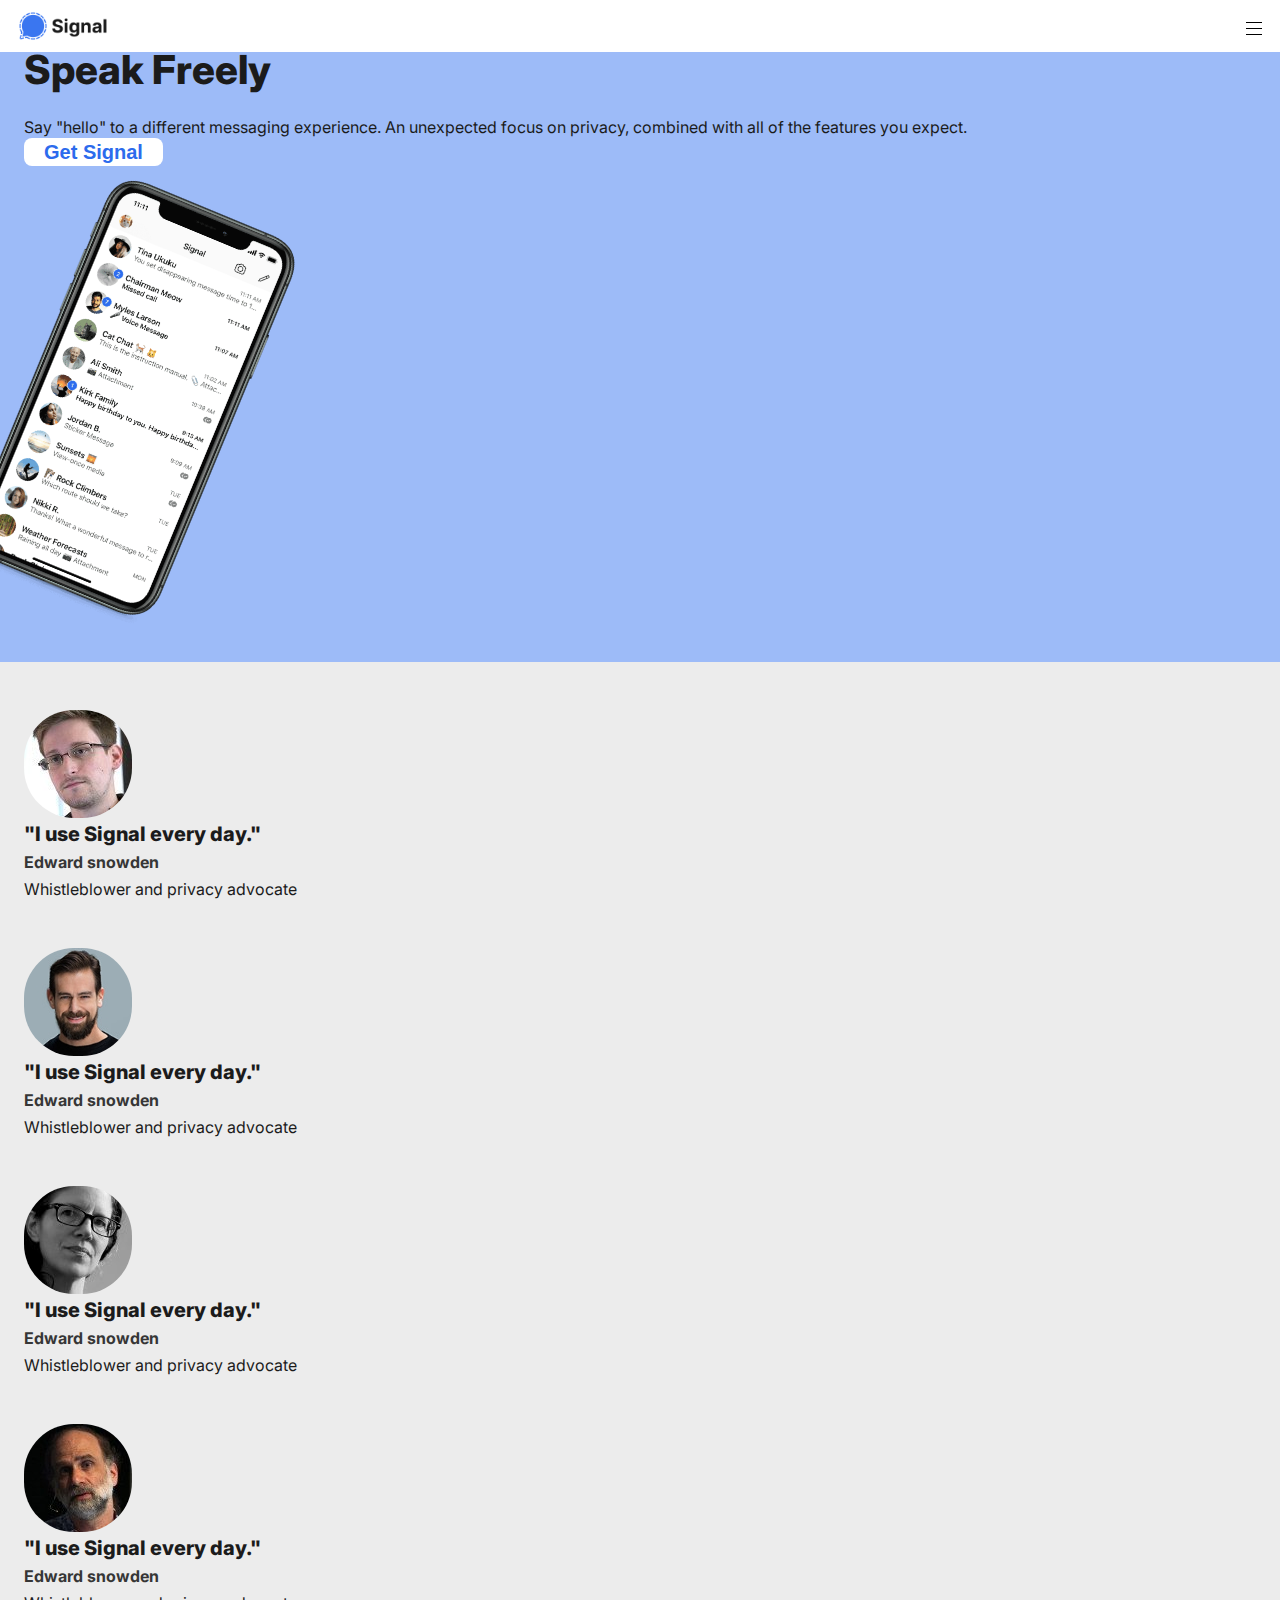
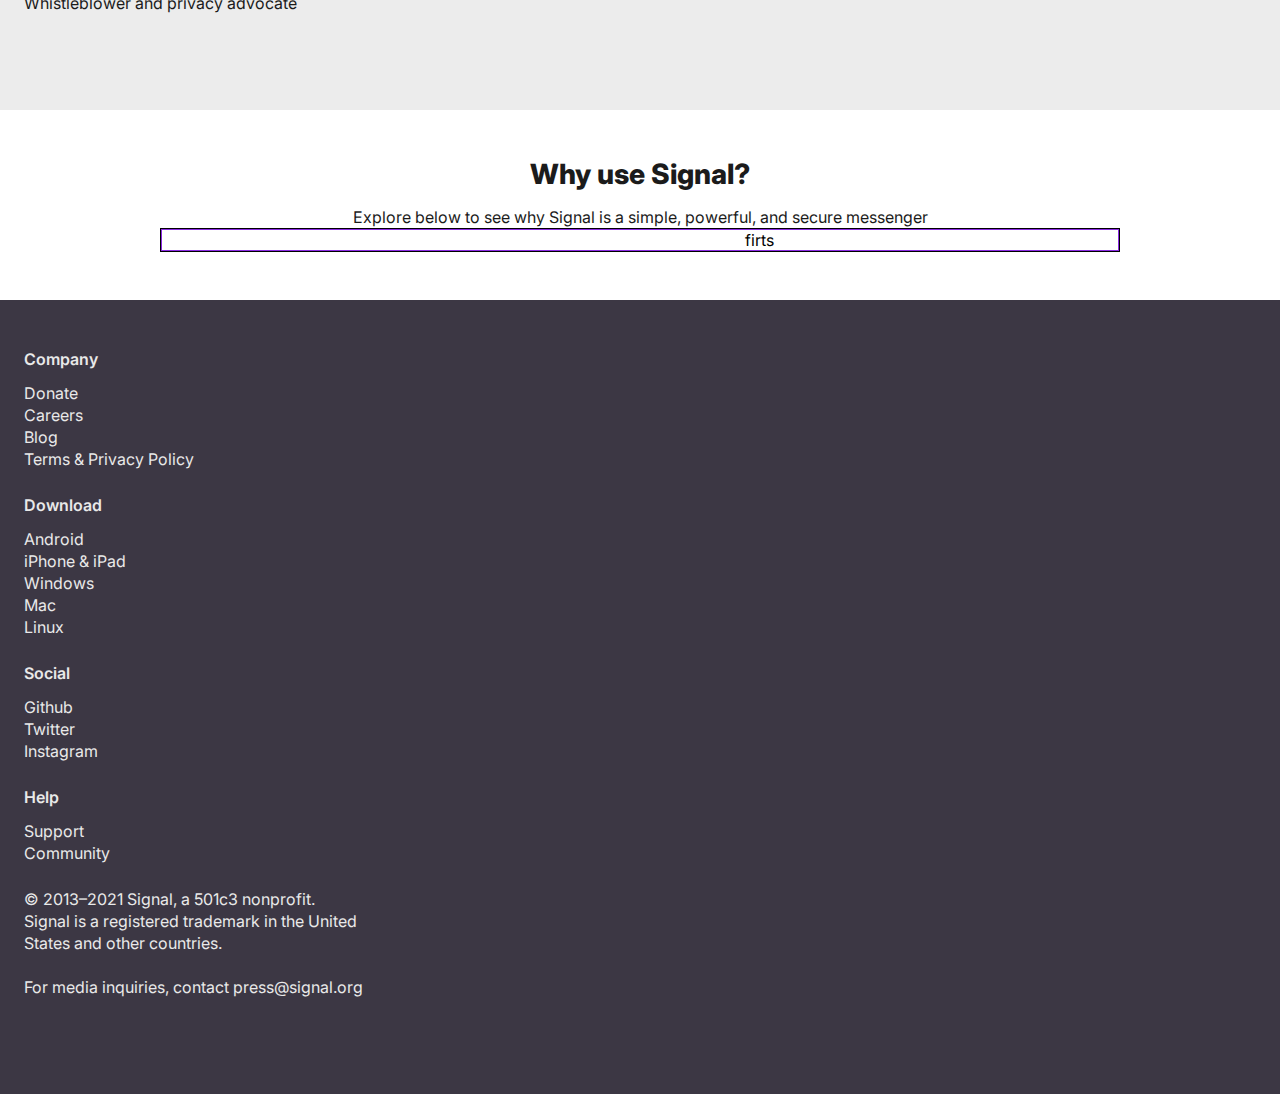
==== index.html @ 4bf383c7 "mobile footer" ====
<!DOCTYPE html>
<html lang="en">
<head>
    <meta charset="UTF-8">
    <meta http-equiv="X-UA-Compatible" content="IE=edge">
    <meta name="viewport" content="width=device-width, initial-scale=1.0">
    <title>Signal Home</title>
    <link rel="preconnect" href="https://fonts.googleapis.com">
    <link rel="preconnect" href="https://fonts.gstatic.com" crossorigin>
    <link href="https://fonts.googleapis.com/css2?family=Inter:wght@400;800&display=swap" rel="stylesheet">
    <link rel="stylesheet" href="style.css">
    <link rel="stylesheet" href="bootstraplite.css">
</head>
<body>
    <header>
        <nav>
            <div  class="signal__header">
                <img src="images/logo.png" class="logo" alt="signal logo" />

                <a class="" href="#">
                    <div class="close">
                       <div class="dash"></div>
                       <div class="dash"></div>
                       <div class="dash"></div>
                    </div>
                </a>
            </div>
        </nav>
    </header>

<section>
    <div class="hero">
        <h1 class="sg-atom-h1">Speak Freely</h1>
        <p class="sg-atom-p hero__p">Say "hello" to a different messaging experience. An unexpected focus on privacy, combined with all of the features you expect.</p>
        <button class="sg-atom-button sg-atom-button--white">Get Signal</button>

        <div class="hero__imgwrap">
            <img src="images/homeb2.png" alt="apple Iphone" class="sg-atom-img hero__img1"/>
            <!-- <img src="images/homeb1.png" alt="pixel phone" class="sg-atom-img hero__img2"/> -->
        </div>

    </div>
</section>

<section class="opinion">
    <div class="card-grid">
        <div class="text-left sg-molc-card2">
            <div class="card-imgwrap">
                <img src="images/snowden.jpg" alt="Edward Snowden" class="sg-atom-img sg-molc-card2__img"/>

                <blockquote class="sg-atom-h2 sg-molc-card2__quote">"I use Signal every day."</blockquote>

                <p class="sg-atom-p sg-molc-card2__p">
                    <strong class="sg-atom-h2 sg-molc-card2__strong">Edward snowden</strong>
                    Whistleblower and privacy advocate
                </p>
            </div>
        </div>

        <div class="text-left sg-molc-card2">
            <div class="card-imgwrap">
                <img src="images/jack.jpg" alt="Edward Snowden" class="sg-atom-img sg-molc-card2__img"/>

                <blockquote class="sg-atom-h2 sg-molc-card2__quote">"I use Signal every day."</blockquote>

                <p class="sg-atom-p sg-molc-card2__p">
                    <strong class="sg-atom-h2 sg-molc-card2__strong">Edward snowden</strong>
                    Whistleblower and privacy advocate
                </p>
            </div>
        </div>

        <div class="text-left sg-molc-card2">
            <div class="card-imgwrap">
                <img src="images/laura.jpg" alt="Edward Snowden" class="sg-atom-img sg-molc-card2__img"/>

                <blockquote class="sg-atom-h2 sg-molc-card2__quote">"I use Signal every day."</blockquote>

                <p class="sg-atom-p sg-molc-card2__p">
                    <strong class="sg-atom-h2 sg-molc-card2__strong">Edward snowden</strong>
                    Whistleblower and privacy advocate
                </p>
            </div>
        </div>

        <div class="text-left sg-molc-card2">
            <div class="card-imgwrap">
                <img src="images/bruce.jpg" alt="Edward Snowden" class="sg-atom-img sg-molc-card2__img"/>

                <blockquote class="sg-atom-h2 sg-molc-card2__quote">"I use Signal every day."</blockquote>

                <p class="sg-atom-p sg-molc-card2__p">
                    <strong class="sg-atom-h2 sg-molc-card2__strong">Edward snowden</strong>
                    Whistleblower and privacy advocate
                </p>
            </div>
        </div>
    </div>
</section>

<section class="whyuse">
     <h2 class="text-center sg-atom-h2">Why use Signal?</h2>
     <p class="text-center sg-atom-p whyuse__p1">
        Explore below to see why Signal is a simple, powerful, and secure messenger
     </p>

     <div class="container border-black">
         <div class="row border-violet">
             <div class="text-center col-12 col-lg-9 order-lg-1">
                    firts
             </div>
             <div class="text-center col-12 col-lg-3 order-lg-0">

             </div>
         </div>
     </div>
</section>

<footer class="footer">
    <div class="footer-container">
         <div class="footer-container__item">
             <strong class="footer__menu-title">Company</strong>
             <ul >
                 <li class="foooter__menu-item">
                     <a href="#" class="sg-atom-a--white">Donate</a>
                 </li>
                  <li class="foooter__menu-item">
                    <a href="#" class="sg-atom-a--white">Careers</a>
                 </li>
                 <li class="foooter__menu-item">
                    <a href="#" class="sg-atom-a--white">Blog</a>
                </li>
                <li class="foooter__menu-item">
                    <a href="#" class="sg-atom-a--white">Terms & Privacy Policy</a>
                </li>




             </ul>
         </div>

         <div class="footer-container__item">
            <strong class="footer__menu-title">Download</strong>
            <ul >
                <li class="foooter__menu-item">
                    <a href="#" class="sg-atom-a--white">Android</a>
                </li>
                 <li class="foooter__menu-item">
                   <a href="#" class="sg-atom-a--white">iPhone & iPad</a>
                </li>
                <li class="foooter__menu-item">
                   <a href="#" class="sg-atom-a--white">Windows</a>
               </li>
               <li class="foooter__menu-item">
                   <a href="#" class="sg-atom-a--white">Mac</a>
               </li>
               <li class="foooter__menu-item">
                <a href="#" class="sg-atom-a--white">Linux</a>
            </li>
            </ul>
        </div>

        <div class="footer-container__item">
            <strong class="footer__menu-title">Social</strong>
            <ul >
                <li class="foooter__menu-item">
                    <a href="#" class="sg-atom-a--white">Github</a>
                </li>
                 <li class="foooter__menu-item">
                   <a href="#" class="sg-atom-a--white">Twitter</a>
                </li>
                <li class="foooter__menu-item">
                   <a href="#" class="sg-atom-a--white">Instagram</a>
               </li>
            </ul>
        </div>

        <div class="footer-container__item">
            <strong class="footer__menu-title">Help</strong>
            <ul >
                <li class="foooter__menu-item">
                    <a href="#" class="sg-atom-a--white">Support</a>
                </li>
                 <li class="foooter__menu-item">
                   <a href="#" class="sg-atom-a--white">Community</a>
                </li>
            </ul>
        </div>

        <div class="footer-container__item ">
            <p class="text-left sg-atom-p footer__copyright">© 2013–2021 Signal, a 501c3 nonprofit.<br>
                Signal is a registered trademark in the United<br> States and other countries.
                <br><br>
                For media inquiries, contact press@signal.org
            </p>

        </div>
    </div>
</footer>

</body>
</html>
---- style.css ----
:root {
 --ff1 : Inter, sans-serif ;
 --ff2: -apple-system, BlinkMacSystemFont, 'Segoe UI', Roboto, Oxygen, Ubuntu, Cantarell, 'Open Sans', 'Helvetica Neue', sans-serif;
 --bkblue: #1b1b1b;
 --br1 : 16px;
 --sectionpadding: 48px 24px;
 /* bootstrap  */
 --font-family-sans-serif: -apple-system, BlinkMacSystemFont, "Segoe UI", Roboto, "Helvetica Neue", Arial, "Noto Sans", "Liberation Sans", sans-serif, "Apple Color Emoji", "Segoe UI Emoji", "Segoe UI Symbol", "Noto Color Emoji";
}

/* font-family: 'Inter', sans-serif; */
body {
    font-family: var(--ff1);
    margin: 0px;
    padding: 0px;
}

* {
    box-sizing: border-box;
 }

ul{
    margin:0;
    padding: 0;
}

.border-black{
    border: 1px solid black;
}

.border-violet{
    border: 1px solid blueviolet;
}

@media screen and (min-width:300px) {

    .sg-atom-h1{
        margin: 0px;
        color: var(--bkblue);
        font-size: 40px;
        font-weight: 800;
        text-rendering: optimizeLegibility;
        line-height: 44px;
    }

    .sg-atom-h2{
        margin: 0px;
        font-size: 28px;
        font-weight: 800;
        line-height: 32px;
        text-rendering: optimizeLegibility;
        color: var(--bkblue);
    }

  .sg-atom-h3{
    margin: 0px;
    color: var(--bkblue);
    font-size: 28px;
    font-weight: 800;
    line-height: 32px;
    text-rendering: optimizeLegibility;
  }

    .sg-atom-a{
        margin: 0px;
        color: #3273dc;
        cursor: pointer;
        text-rendering: optimizeLegibility;
        font-size: 16px ;
        line-height: 22px ;
    }

    .sg-atom-a--white{
        color: #E9E9E9;
        text-decoration: none;
        cursor: pointer;
        font-size: 16px;
        font-weight: 400;
        line-height: 22px
    }

    .sg-atom-a--white:hover{
        text-decoration: underline;
    }

    .sg-atom-a--bold {
        text-rendering: optimizeLegibility;
        font-weight: 600;
    }

    .sg-atom-a--bold:hover , .sg-atom-a:hover{
        color:#1851B4 ;
        text-decoration: underline;
    }

    .sg-atom-p{
        padding: 0px;
        margin: 0px;
        text-rendering: optimizeLegibility;
        color: var(--bkblue);
        font-size: 16px;
        font-weight: 400;
        line-height: 22px;
    }

    .sg-atom-p--grey{
        color: #4a4a4a;
    }

    .sg-atom-strong{
        font-size: 1em;
        line-height: 1.5;
        color: #363636;
        font-weight: 700;
        text-rendering: optimizeLegibility;
    }

    .sg-atom-strong--white{
        color: #E9E9E9;
        font-weight: 600;
        font-size: 16px;
        line-height: 22px;
        text-rendering: optimizeLegibility;
    }

    .sg-atom-img {
        width:100%;
        height: auto;
    }

    .sg-atom-button{
        border: none;
        text-decoration: none;
        border-radius: 8px;
        font-weight: 600;
        font-family: var(--ff2);
        cursor: pointer;
        box-shadow: none;
        font-size: 20px;
        line-height: 28px;
        padding: 0 20px;
    }

    .sg-atom-button--white{
        background-color: #fff;
        color: #2C6BED;
    }

    nav {
        background-color: #fff;
        position: fixed;
        top:0px;
        left:0px;
        right: 0px;
        z-index: 20;
    }

    .signal__header{
        display: flex;
        align-items: center;
        justify-content: space-between;
        height: 52px;
        padding: 0px 18px;
        margin: 0px;
    }

    .logo{
        width: 90px;
        height: 30px;
    }

    .close{
        align-self: flex-end;
    }

    .dash{
        background-color: black;
        height: 1px;
        width:16px;
        margin-top: 5px;
    }

    .hero{
        display: block;
        background-color: #9DBBF8;
        color: #1b1b1b;
        max-height: 760px;
        padding: var(--sectionpadding)
    }

    .hero__p{
        margin-top: 24px;
    }

    .hero__imgwrap{
        padding: 20px 0px 0px 0px;
        display: block;
        position: relative;
    }

    .hero__img1{
        height: auto;
        max-width: 100%;
        transform: rotate(22.5deg);
        width: 218px;
    }

    .hero__img2{
        height: auto ;
        max-width: 100%;
        transform: rotate(22.5deg);
        width: 218px;
        margin-left: -32px;
        position: absolute;
    }

    /* opinion*/
.opinion{
    padding: var(--sectionpadding) ;
    background-color: #ECECEC;;
}
.card-grid{
    display: grid;
    grid-template-columns: 1fr;

}

.sg-molc-card2{
  padding: 0px;
 }

.sg-molc-card2__img{
    width: 108px;
    max-width: 100%;
    border-radius: 50px;
}

.sg-molc-card2__quote{
    font-size: 20px;
    line-height: 24px;
}

.sg-molc-card2__strong{
    display: block;
    color: #363636;
    font-weight: 700;
    font-size: 16px;
}

.sg-molc-card2__p{
    margin-bottom:48px ;
}

/* Why use signal  */
 .whyuse {
     padding: var(--sectionpadding);
 }

 .whyuse__p1{
     padding-top:16px;
 }


/* Footer */
.footer{
    background-color: #3C3744;
    padding: var(--sectionpadding);
    padding-bottom: 96px;
    bottom: 0;
}

.footer-container{
    display: grid;
    grid-template-columns: auto;
    row-gap: 24px;
}

.footer-container__item{
    /* padding:12px ; */
}

.foooter__menu-item {
    list-style-type: none;
    height: 22px;
}


.footer__menu-title{
    color: #E9E9E9;
    display: block;
    font-size: 16px;
    line-height: 22px;
    font-weight: 600;
    margin-bottom: 12px;
}

.footer__copyright{
    color: #E9E9E9;
}

}


@media screen and (min-width:768px) {  }

@media screen and (min-width:992px) {

}
---- bootstraplite.css ----
/* my freq used bootstrap classes .Requires no bootstrap.js */
:root {
    --blue: #007bff;
    --indigo: #6610f2;
    --purple: #6f42c1;
    --pink: #e83e8c;
    --red: #dc3545;
    --orange: #fd7e14;
    --yellow: #ffc107;
    --green: #28a745;
    --teal: #20c997;
    --cyan: #17a2b8;
    --white: #fff;
    --gray: #6c757d;
    --gray-dark: #343a40;
    --primary: #007bff;
    --secondary: #6c757d;
    --success: #28a745;
    --info: #17a2b8;
    --warning: #ffc107;
    --danger: #dc3545;
    --light: #f8f9fa;
    --dark: #343a40;
    --breakpoint-xs: 0;
    --breakpoint-sm: 576px;
    --breakpoint-md: 768px;
    --breakpoint-lg: 992px;
    --breakpoint-xl: 1200px;
    --font-family-sans-serif: -apple-system, BlinkMacSystemFont, "Segoe UI", Roboto, "Helvetica Neue", Arial, "Noto Sans", "Liberation Sans", sans-serif, "Apple Color Emoji", "Segoe UI Emoji", "Segoe UI Symbol", "Noto Color Emoji";
    --font-family-monospace: SFMono-Regular, Menlo, Monaco, Consolas, "Liberation Mono", "Courier New", monospace;
  }

.text-left{
    text-align: left;
}

.text-right{
    text-align: right;
}

.text-center{
    text-align: center;
}

.d-none {
    display: none !important;
}

.container,
.container-fluid,
.container-sm,
.container-md,
.container-lg,
.container-xl {
  width: 100%;
  padding-right: 15px;
  padding-left: 15px;
  margin-right: auto;
  margin-left: auto;
}

@media (min-width: 576px) {
    .container, .container-sm {
      max-width: 540px;
    }
  }



.row {
    display: -ms-flexbox;
    display: flex;
    -ms-flex-wrap: wrap;
    flex-wrap: wrap;
    margin-right: -15px;
    margin-left: -15px;
  }

  .no-gutters {
    margin-right: 0;
    margin-left: 0;
  }

  .no-gutters > .col,
  .no-gutters > [class*="col-"] {
    padding-right: 0;
    padding-left: 0;
  }

  .col-1, .col-2, .col-3, .col-4, .col-5, .col-6, .col-7, .col-8, .col-9, .col-10, .col-11, .col-12, .col,
  .col-auto, .col-sm-1, .col-sm-2, .col-sm-3, .col-sm-4, .col-sm-5, .col-sm-6, .col-sm-7, .col-sm-8, .col-sm-9, .col-sm-10, .col-sm-11, .col-sm-12, .col-sm,
  .col-sm-auto, .col-md-1, .col-md-2, .col-md-3, .col-md-4, .col-md-5, .col-md-6, .col-md-7, .col-md-8, .col-md-9, .col-md-10, .col-md-11, .col-md-12, .col-md,
  .col-md-auto, .col-lg-1, .col-lg-2, .col-lg-3, .col-lg-4, .col-lg-5, .col-lg-6, .col-lg-7, .col-lg-8, .col-lg-9, .col-lg-10, .col-lg-11, .col-lg-12, .col-lg,
  .col-lg-auto, .col-xl-1, .col-xl-2, .col-xl-3, .col-xl-4, .col-xl-5, .col-xl-6, .col-xl-7, .col-xl-8, .col-xl-9, .col-xl-10, .col-xl-11, .col-xl-12, .col-xl,
  .col-xl-auto {
    position: relative;
    width: 100%;
    padding-right: 15px;
    padding-left: 15px;
  }


.col-auto {
    -ms-flex: 0 0 auto;
    flex: 0 0 auto;
    width: auto;
    max-width: 100%;
  }

  .col-1 {
    -ms-flex: 0 0 8.333333%;
    flex: 0 0 8.333333%;
    max-width: 8.333333%;
  }

  .col-2 {
    -ms-flex: 0 0 16.666667%;
    flex: 0 0 16.666667%;
    max-width: 16.666667%;
  }

  .col-3 {
    -ms-flex: 0 0 25%;
    flex: 0 0 25%;
    max-width: 25%;
  }

  .col-4 {
    -ms-flex: 0 0 33.333333%;
    flex: 0 0 33.333333%;
    max-width: 33.333333%;
  }

  .col-5 {
    -ms-flex: 0 0 41.666667%;
    flex: 0 0 41.666667%;
    max-width: 41.666667%;
  }

  .col-6 {
    -ms-flex: 0 0 50%;
    flex: 0 0 50%;
    max-width: 50%;
  }

  .col-7 {
    -ms-flex: 0 0 58.333333%;
    flex: 0 0 58.333333%;
    max-width: 58.333333%;
  }

  .col-8 {
    -ms-flex: 0 0 66.666667%;
    flex: 0 0 66.666667%;
    max-width: 66.666667%;
  }

  .col-9 {
    -ms-flex: 0 0 75%;
    flex: 0 0 75%;
    max-width: 75%;
  }

  .col-10 {
    -ms-flex: 0 0 83.333333%;
    flex: 0 0 83.333333%;
    max-width: 83.333333%;
  }

  .col-11 {
    -ms-flex: 0 0 91.666667%;
    flex: 0 0 91.666667%;
    max-width: 91.666667%;
  }

  .col-12 {
    -ms-flex: 0 0 100%;
    flex: 0 0 100%;
    max-width: 100%;
  }

  .order-first {
    -ms-flex-order: -1;
    order: -1;
  }

  .order-last {
    -ms-flex-order: 13;
    order: 13;
  }

  .order-0 {
    -ms-flex-order: 0;
    order: 0;
  }

  .order-1 {
    -ms-flex-order: 1;
    order: 1;
  }

  @media screen and(min-width:576px) {
    .col-sm-1 {
        -ms-flex: 0 0 8.333333%;
        flex: 0 0 8.333333%;
        max-width: 8.333333%;
      }
      .col-sm-2 {
        -ms-flex: 0 0 16.666667%;
        flex: 0 0 16.666667%;
        max-width: 16.666667%;
      }
      .col-sm-3 {
        -ms-flex: 0 0 25%;
        flex: 0 0 25%;
        max-width: 25%;
      }
      .col-sm-4 {
        -ms-flex: 0 0 33.333333%;
        flex: 0 0 33.333333%;
        max-width: 33.333333%;
      }
      .col-sm-5 {
        -ms-flex: 0 0 41.666667%;
        flex: 0 0 41.666667%;
        max-width: 41.666667%;
      }
      .col-sm-6 {
        -ms-flex: 0 0 50%;
        flex: 0 0 50%;
        max-width: 50%;
      }
      .col-sm-7 {
        -ms-flex: 0 0 58.333333%;
        flex: 0 0 58.333333%;
        max-width: 58.333333%;
      }
      .col-sm-8 {
        -ms-flex: 0 0 66.666667%;
        flex: 0 0 66.666667%;
        max-width: 66.666667%;
      }
      .col-sm-9 {
        -ms-flex: 0 0 75%;
        flex: 0 0 75%;
        max-width: 75%;
      }
      .col-sm-10 {
        -ms-flex: 0 0 83.333333%;
        flex: 0 0 83.333333%;
        max-width: 83.333333%;
      }
      .col-sm-11 {
        -ms-flex: 0 0 91.666667%;
        flex: 0 0 91.666667%;
        max-width: 91.666667%;
      }
      .col-sm-12 {
        -ms-flex: 0 0 100%;
        flex: 0 0 100%;
        max-width: 100%;
      }

      .order-sm-0 {
        -ms-flex-order: 0;
        order: 0;
      }
      .order-sm-1 {
        -ms-flex-order: 1;
        order: 1;
      }


  }

  @media screen and (min-width: 768px) {
    .container, .container-sm, .container-md {
        max-width: 720px;
      }

      .d-md-block {
        display: block !important;
      }

      .d-md-none {
        display: none !important;
      }

      .d-md-flex {
        display: -ms-flexbox !important;
        display: flex !important;
      }
      .d-md-inline-flex {
        display: -ms-inline-flexbox !important;
        display: inline-flex !important;
      }


    .col-md {
        -ms-flex-preferred-size: 0;
        flex-basis: 0;
        -ms-flex-positive: 1;
        flex-grow: 1;
        max-width: 100%;
      }

      .col-md-auto {
        -ms-flex: 0 0 auto;
        flex: 0 0 auto;
        width: auto;
        max-width: 100%;
      }
      .col-md-1 {
        -ms-flex: 0 0 8.333333%;
        flex: 0 0 8.333333%;
        max-width: 8.333333%;
      }
      .col-md-2 {
        -ms-flex: 0 0 16.666667%;
        flex: 0 0 16.666667%;
        max-width: 16.666667%;
      }
      .col-md-3 {
        -ms-flex: 0 0 25%;
        flex: 0 0 25%;
        max-width: 25%;
      }
      .col-md-4 {
        -ms-flex: 0 0 33.333333%;
        flex: 0 0 33.333333%;
        max-width: 33.333333%;
      }
      .col-md-5 {
        -ms-flex: 0 0 41.666667%;
        flex: 0 0 41.666667%;
        max-width: 41.666667%;
      }
      .col-md-6 {
        -ms-flex: 0 0 50%;
        flex: 0 0 50%;
        max-width: 50%;
      }
      .col-md-7 {
        -ms-flex: 0 0 58.333333%;
        flex: 0 0 58.333333%;
        max-width: 58.333333%;
      }
      .col-md-8 {
        -ms-flex: 0 0 66.666667%;
        flex: 0 0 66.666667%;
        max-width: 66.666667%;
      }
      .col-md-9 {
        -ms-flex: 0 0 75%;
        flex: 0 0 75%;
        max-width: 75%;
      }
      .col-md-10 {
        -ms-flex: 0 0 83.333333%;
        flex: 0 0 83.333333%;
        max-width: 83.333333%;
      }
      .col-md-11 {
        -ms-flex: 0 0 91.666667%;
        flex: 0 0 91.666667%;
        max-width: 91.666667%;
      }
      .col-md-12 {
        -ms-flex: 0 0 100%;
        flex: 0 0 100%;
        max-width: 100%;
      }

      .order-md-0 {
        -ms-flex-order: 0;
        order: 0;
      }
      .order-md-1 {
        -ms-flex-order: 1;
        order: 1;
      }
      .order-md-2 {
        -ms-flex-order: 2;
        order: 2;
      }


  }

  @media (min-width: 992px) {
    .d-lg-none {
        display: none !important;
      }
      .d-lg-inline {
        display: inline !important;
      }
      .d-lg-inline-block {
        display: inline-block !important;
      }
      .d-lg-block {
        display: block !important;
      }

    .container, .container-sm, .container-md, .container-lg {
        max-width: 960px;
      }

    .col-lg {
        -ms-flex-preferred-size: 0;
        flex-basis: 0;
        -ms-flex-positive: 1;
        flex-grow: 1;
        max-width: 100%;
      }


  .col-lg-auto {
    -ms-flex: 0 0 auto;
    flex: 0 0 auto;
    width: auto;
    max-width: 100%;
  }
  .col-lg-1 {
    -ms-flex: 0 0 8.333333%;
    flex: 0 0 8.333333%;
    max-width: 8.333333%;
  }
  .col-lg-2 {
    -ms-flex: 0 0 16.666667%;
    flex: 0 0 16.666667%;
    max-width: 16.666667%;
  }
  .col-lg-3 {
    -ms-flex: 0 0 25%;
    flex: 0 0 25%;
    max-width: 25%;
  }
  .col-lg-4 {
    -ms-flex: 0 0 33.333333%;
    flex: 0 0 33.333333%;
    max-width: 33.333333%;
  }
  .col-lg-5 {
    -ms-flex: 0 0 41.666667%;
    flex: 0 0 41.666667%;
    max-width: 41.666667%;
  }
  .col-lg-6 {
    -ms-flex: 0 0 50%;
    flex: 0 0 50%;
    max-width: 50%;
  }
  .col-lg-7 {
    -ms-flex: 0 0 58.333333%;
    flex: 0 0 58.333333%;
    max-width: 58.333333%;
  }
  .col-lg-8 {
    -ms-flex: 0 0 66.666667%;
    flex: 0 0 66.666667%;
    max-width: 66.666667%;
  }
  .col-lg-9 {
    -ms-flex: 0 0 75%;
    flex: 0 0 75%;
    max-width: 75%;
  }
  .col-lg-10 {
    -ms-flex: 0 0 83.333333%;
    flex: 0 0 83.333333%;
    max-width: 83.333333%;
  }
  .col-lg-11 {
    -ms-flex: 0 0 91.666667%;
    flex: 0 0 91.666667%;
    max-width: 91.666667%;
  }
  .col-lg-12 {
    -ms-flex: 0 0 100%;
    flex: 0 0 100%;
    max-width: 100%;
  }
  .order-lg-first {
    -ms-flex-order: -1;
    order: -1;
  }
  .order-lg-last {
    -ms-flex-order: 13;
    order: 13;
  }
  .order-lg-0 {
    -ms-flex-order: 0;
    order: 0;
  }
  .order-lg-1 {
    -ms-flex-order: 1;
    order: 1;
  }
  .order-lg-2 {
    -ms-flex-order: 2;
    order: 2;
  }



  }

/*  bootstrap classes */
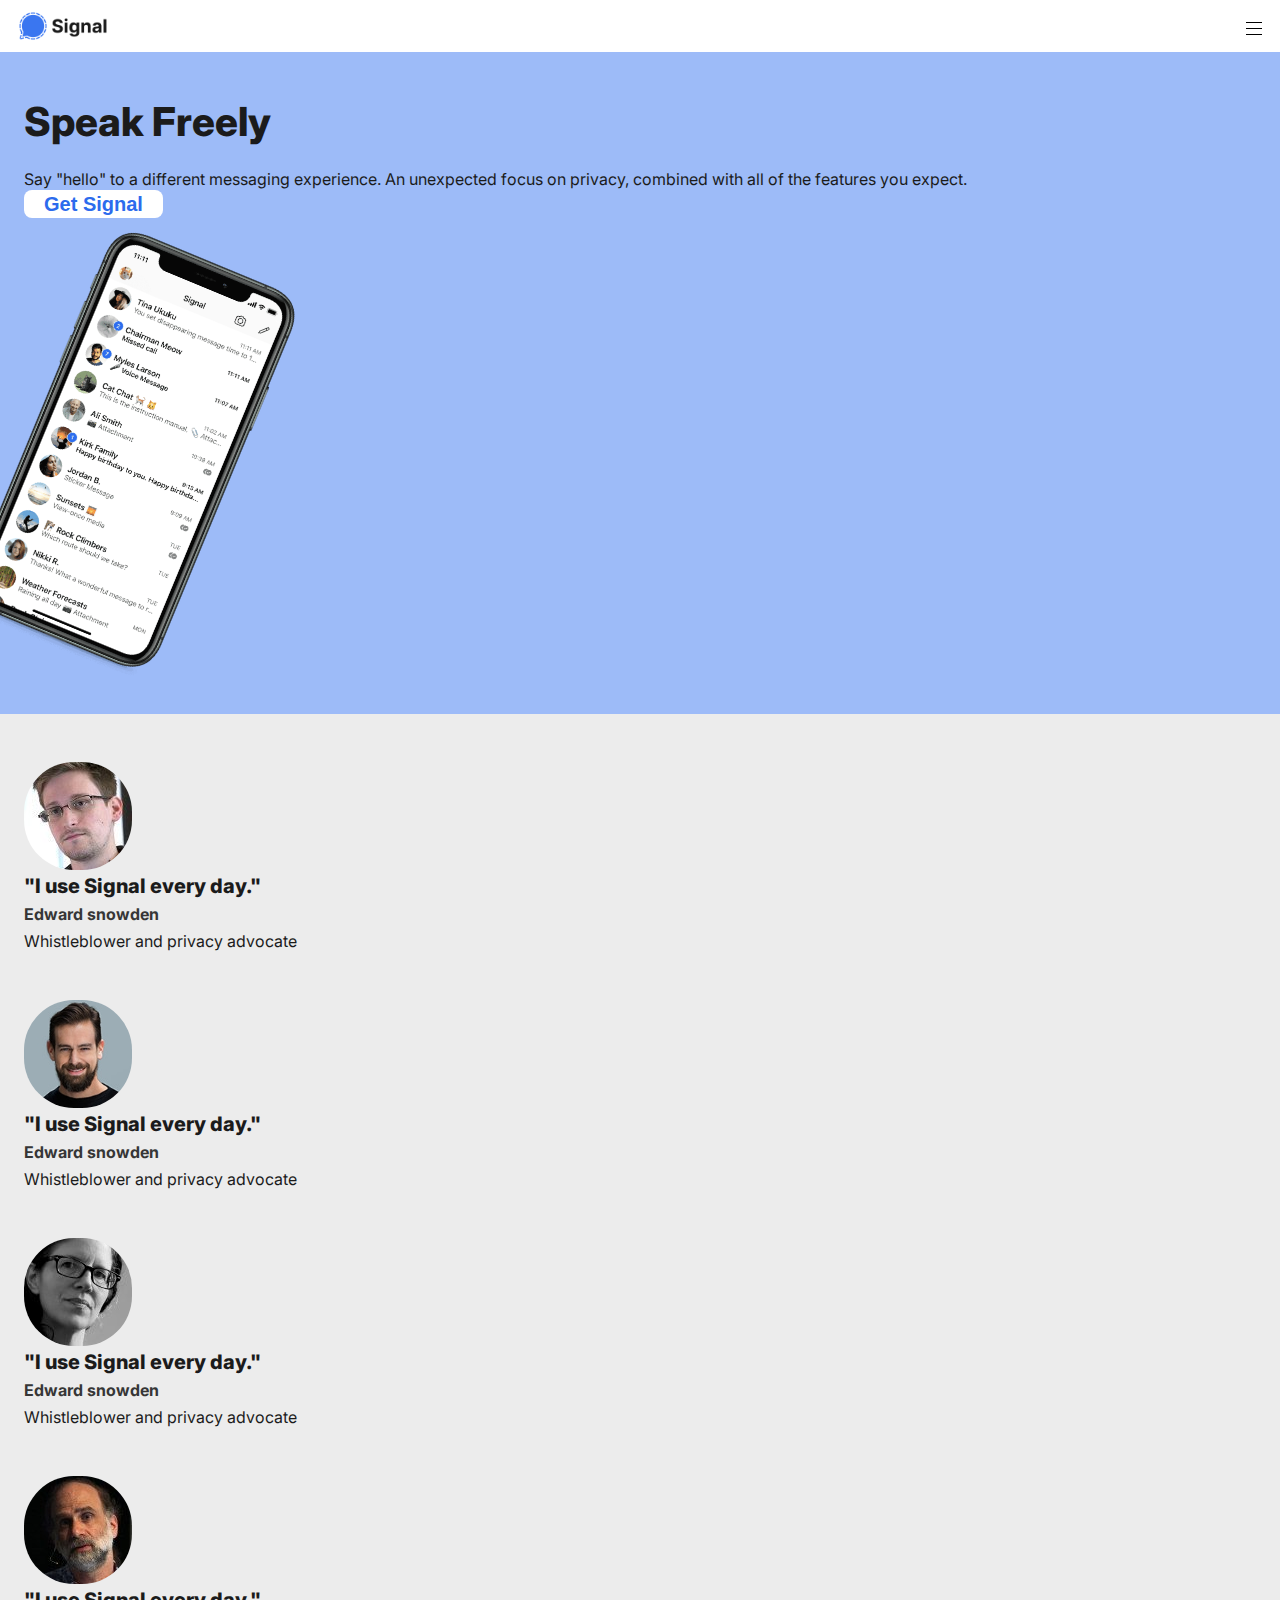
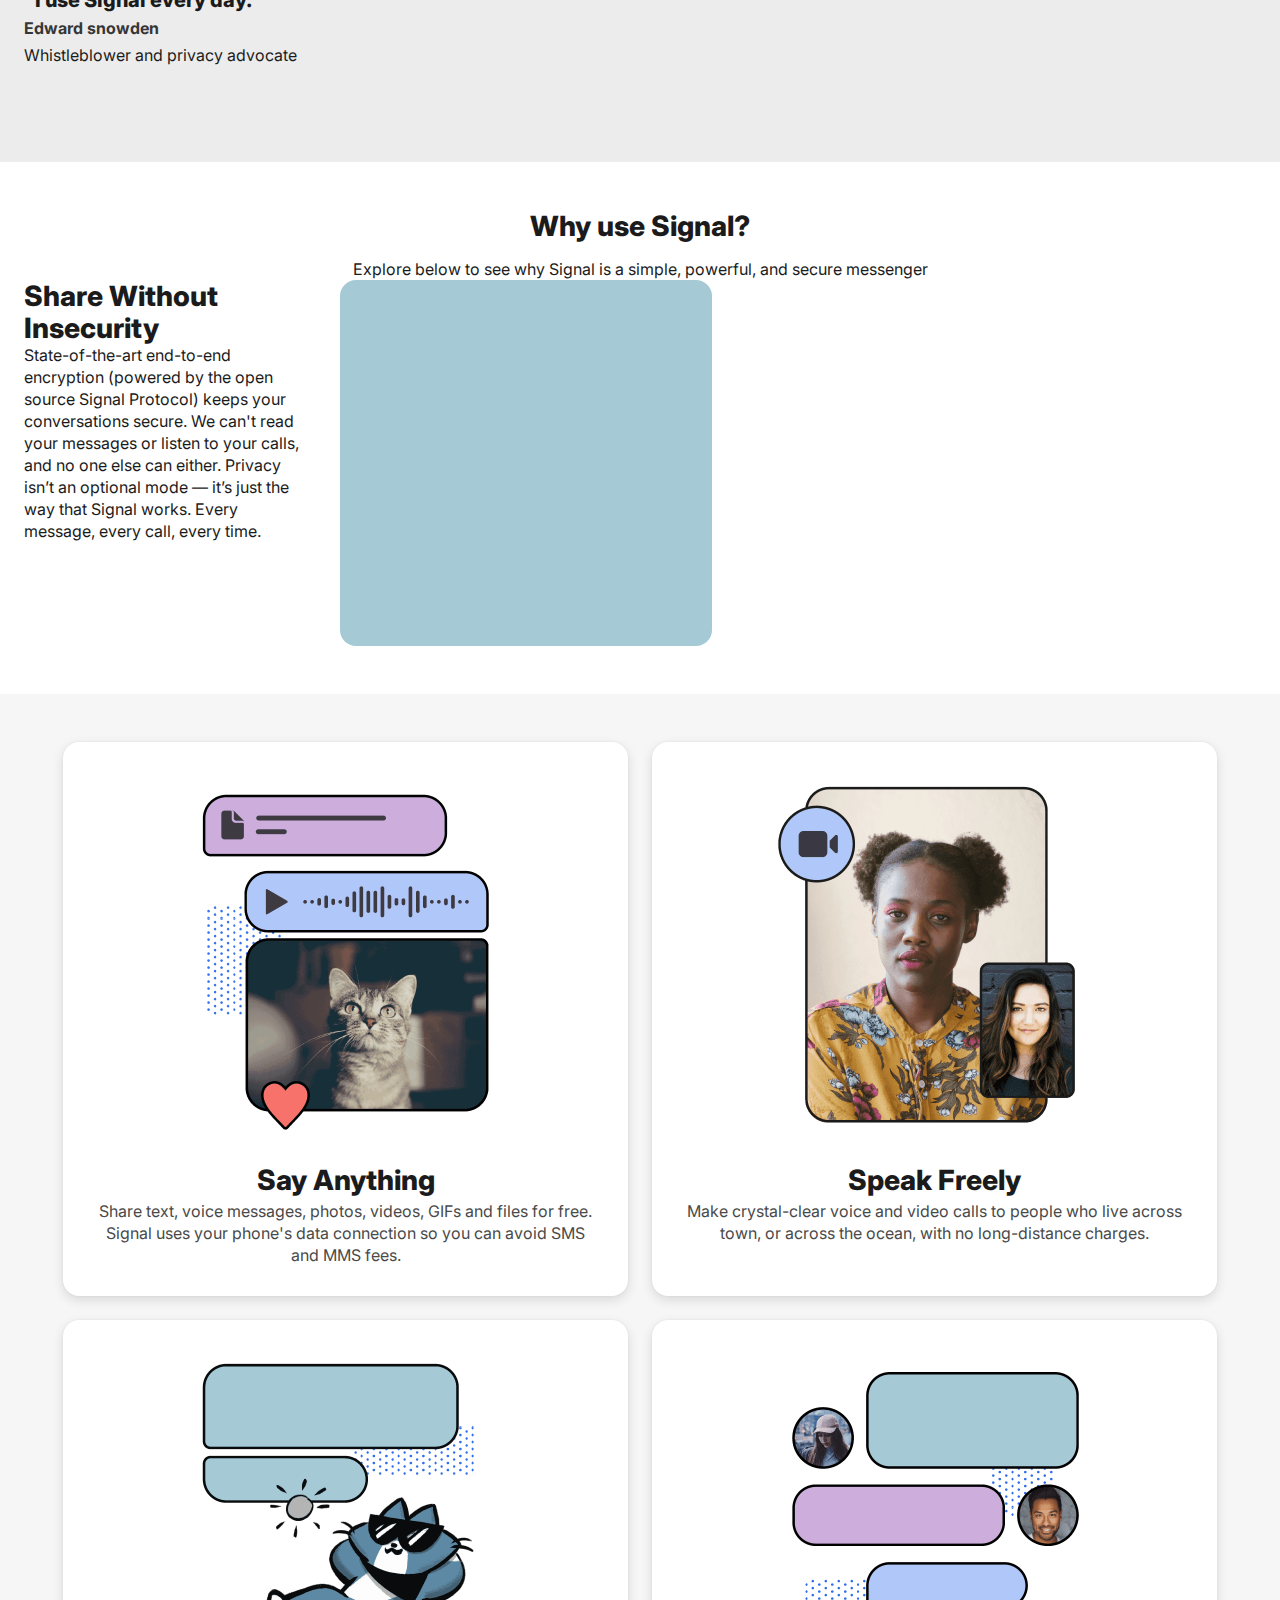
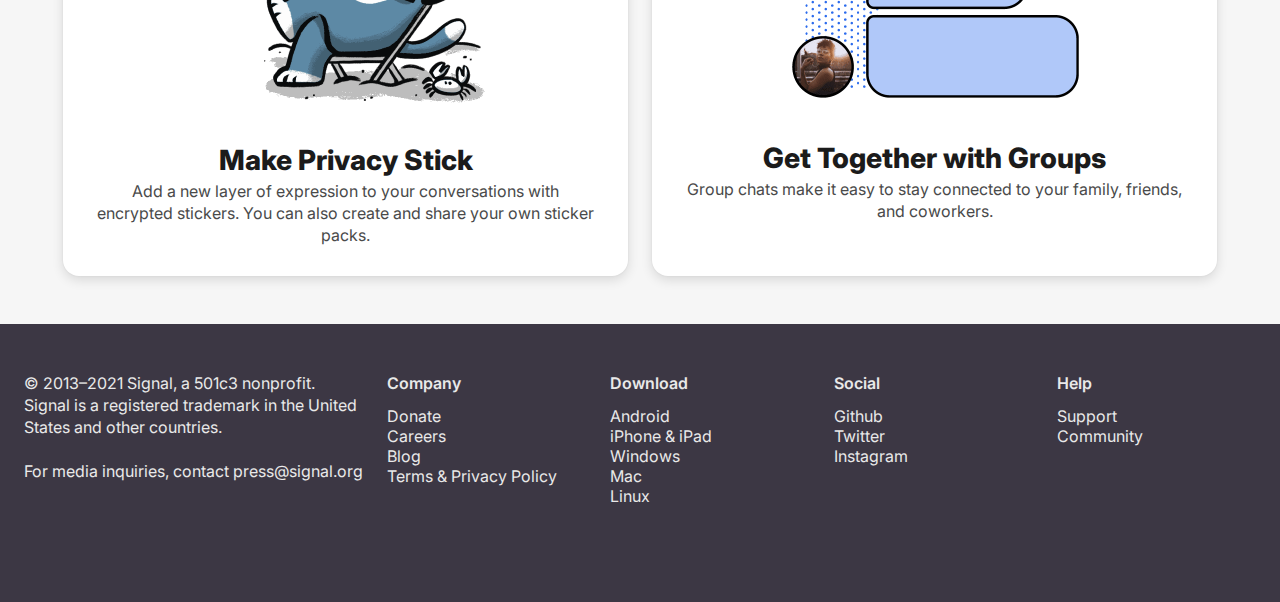
==== commit 602fb460: "Cards section complete" ====
--- a/index.html
+++ b/index.html
@@ -28,6 +28,10 @@
         </nav>
     </header>
 
+    <section class="padding-offset">
+
+    </section>
+
 <section>
     <div class="hero">
         <h1 class="sg-atom-h1">Speak Freely</h1>
@@ -104,21 +108,54 @@
         Explore below to see why Signal is a simple, powerful, and secure messenger
      </p>
 
-     <div class="container border-black">
-         <div class="row border-violet">
-             <div class="text-center col-12 col-lg-9 order-lg-1">
-                    firts
+
+         <div class="row no-gutter">
+             <div class="text-center col-12 col-md-6 col-lg-9 order-md-1">
+                 <div class="whyuse__animation"></div>
              </div>
-             <div class="text-center col-12 col-lg-3 order-lg-0">
-
+             <div class="text-center col-12 col-md-6 col-lg-3 order-md-0">
+                 <h2 class="text-left sg-atom-h2">Share Without Insecurity</h2>
+
+                 <p class="text-left sg-atom-p">State-of-the-art end-to-end encryption (powered by the open source Signal Protocol) keeps your conversations secure. We can't read your messages or listen to your calls, and no one else can either. Privacy isn’t an optional mode — it’s just the way that Signal works. Every message, every call, every time.</p>
              </div>
          </div>
-     </div>
+
+</section>
+
+<section class="cardgrid">
+    <div class="cardgrid__container">
+        <div class="text-center sg-molc-card sg-molc-card--white">
+            <img src="images/homec1.png" alt="cat" class="sg-atom-img sg-molc-card__img">
+            <h3 class="sg-atom-h3 sg-molc-card__h3">Say Anything</h3>
+            <p class="sg-atom-p sg-atom-p--grey">Share text, voice messages, photos, videos, GIFs and files for free. Signal uses your phone's data connection so you can avoid SMS and MMS fees.</p>
+        </div>
+
+        <div class="text-center sg-molc-card sg-molc-card--white">
+            <img src="images/homec2.png" alt="Vdeo Call" class="sg-atom-img sg-molc-card__img">
+            <h3 class="sg-atom-h3 sg-molc-card__h3">Speak Freely</h3>
+            <p class="sg-atom-p sg-atom-p--grey">Make crystal-clear voice and video calls to people who live across town, or across the ocean, with no long-distance charges.</p>
+        </div>
+
+        <div class="text-center sg-molc-card sg-molc-card--white">
+            <img src="images/homec3.png" alt="cat sticker" class="sg-atom-img sg-molc-card__img">
+            <h3 class="sg-atom-h3 sg-molc-card__h3">Make Privacy Stick</h3>
+            <p class="sg-atom-p sg-atom-p--grey">Add a new layer of expression to your conversations with encrypted stickers. You can also create and share your own sticker packs.</p>
+        </div>
+
+        <div class="text-center sg-molc-card sg-molc-card--white">
+            <img src="images/homec4.png" alt="Chat" class="sg-atom-img sg-molc-card__img">
+            <h3 class="sg-atom-h3 sg-molc-card__h3">Get Together with Groups</h3>
+            <p class="sg-atom-p sg-atom-p--grey">Group chats make it easy to stay connected to your family, friends, and coworkers.</p>
+        </div>
+
+
+    </div>
 </section>
 
 <footer class="footer">
     <div class="footer-container">
-         <div class="footer-container__item">
+
+        <div class="footer-container__item ">
              <strong class="footer__menu-title">Company</strong>
              <ul >
                  <li class="foooter__menu-item">
@@ -140,7 +177,7 @@
              </ul>
          </div>
 
-         <div class="footer-container__item">
+         <div class="footer-container__item ">
             <strong class="footer__menu-title">Download</strong>
             <ul >
                 <li class="foooter__menu-item">
@@ -161,7 +198,7 @@
             </ul>
         </div>
 
-        <div class="footer-container__item">
+        <div class="footer-container__item ">
             <strong class="footer__menu-title">Social</strong>
             <ul >
                 <li class="foooter__menu-item">
@@ -176,7 +213,7 @@
             </ul>
         </div>
 
-        <div class="footer-container__item">
+        <div class="footer-container__item ">
             <strong class="footer__menu-title">Help</strong>
             <ul >
                 <li class="foooter__menu-item">
@@ -188,14 +225,16 @@
             </ul>
         </div>
 
-        <div class="footer-container__item ">
+        <div class="footer-container__item order-md-first">
             <p class="text-left sg-atom-p footer__copyright">© 2013–2021 Signal, a 501c3 nonprofit.<br>
                 Signal is a registered trademark in the United<br> States and other countries.
                 <br><br>
-                For media inquiries, contact press@signal.org
+                For media inquiries, contact <a href="mailto:press@signal.org" class="sg-atom-a--white">press@signal.org</a>
             </p>
 
-        </div>
+
+        </div>
+
     </div>
 </footer>
 
--- a/style.css
+++ b/style.css
@@ -180,6 +180,8 @@
         margin-top: 5px;
     }
 
+    .padding-offset{padding: 26px;}
+
     .hero{
         display: block;
         background-color: #9DBBF8;
@@ -256,9 +258,51 @@
      padding: var(--sectionpadding);
  }
 
+
+.whyuse__animation{
+    width:372px;
+    height:366px;
+    background-color: #a5cad5;
+    border-radius: var(--br1);
+}
+
  .whyuse__p1{
      padding-top:16px;
  }
+
+/* card grid */
+.cardgrid{
+    padding: var(--sectionpadding);
+    background-color: #F6F6F6;
+    margin: 0 auto;
+
+}
+
+.cardgrid__container{
+    display: grid;
+    place-items: center;
+    margin: 0 auto;
+    width: fit-content;
+    grid-template-columns: 1fr;
+    row-gap: 24px;
+}
+
+.sg-molc-card{
+    padding: 30px;
+}
+
+.sg-molc-card--white{
+    background-color: #FFFFFF;
+border-radius: var(--br1);
+height: 100%;
+box-shadow: 0px 4px 12px rgba(0,0,0,0.12),0px 0px 2px rgba(0,0,0,0.08);
+}
+.sg-molc-card__img{
+    width: 280px;
+}
+.sg-molc-card__h3{
+    margin: 18px 0px 4px 0px ;
+}
 
 
 /* Footer */
@@ -277,11 +321,16 @@
 
 .footer-container__item{
     /* padding:12px ; */
+
+}
+
+.foooter__menu-item >a {
+    line-height: 20px;
 }
 
 .foooter__menu-item {
     list-style-type: none;
-    height: 22px;
+    height: 20px;
 }
 
 
@@ -300,9 +349,48 @@
 
 }
 
-
-@media screen and (min-width:768px) {  }
+@media screen and (max-width:767px){
+
+
+    /* .foooter__menu-item {
+        list-style-type: none;
+        height: 22px;
+        display: inline-block;
+    } */
+
+}
+
+
+@media screen and (min-width:768px) {
+
+
+   /*  card grid */
+
+   .cardgrid__container{
+    grid-template-columns: 1fr 1fr;
+    row-gap: 24px;
+    column-gap: 24px;
+}
+
+
+    .footer-container{
+        grid-template-columns: auto 1fr 1fr 1fr 1fr;
+        column-gap: 24px;
+    }
+
+  }
 
 @media screen and (min-width:992px) {
 
+
+    .cardgrid__container{
+        grid-template-columns: 565px 565px;
+        row-gap: 24px;
+        column-gap: 24px;
+    }
+
+    .sg-molc-card__img{
+        width: 370px;
+    }
+
 }--- a/bootstraplite.css
+++ b/bootstraplite.css
@@ -261,6 +261,14 @@
         max-width: 100%;
       }
 
+      .order-sm-first {
+        -ms-flex-order: -1;
+        order: -1;
+      }
+      .order-sm-last {
+        -ms-flex-order: 13;
+        order: 13;
+      }
       .order-sm-0 {
         -ms-flex-order: 0;
         order: 0;
@@ -268,6 +276,10 @@
       .order-sm-1 {
         -ms-flex-order: 1;
         order: 1;
+      }
+      .order-sm-2 {
+        -ms-flex-order: 2;
+        order: 2;
       }
 
 
@@ -371,6 +383,14 @@
         max-width: 100%;
       }
 
+      .order-md-first {
+        -ms-flex-order: -1;
+        order: -1;
+      }
+      .order-md-last {
+        -ms-flex-order: 13;
+        order: 13;
+      }
       .order-md-0 {
         -ms-flex-order: 0;
         order: 0;
@@ -383,7 +403,6 @@
         -ms-flex-order: 2;
         order: 2;
       }
-
 
   }
 
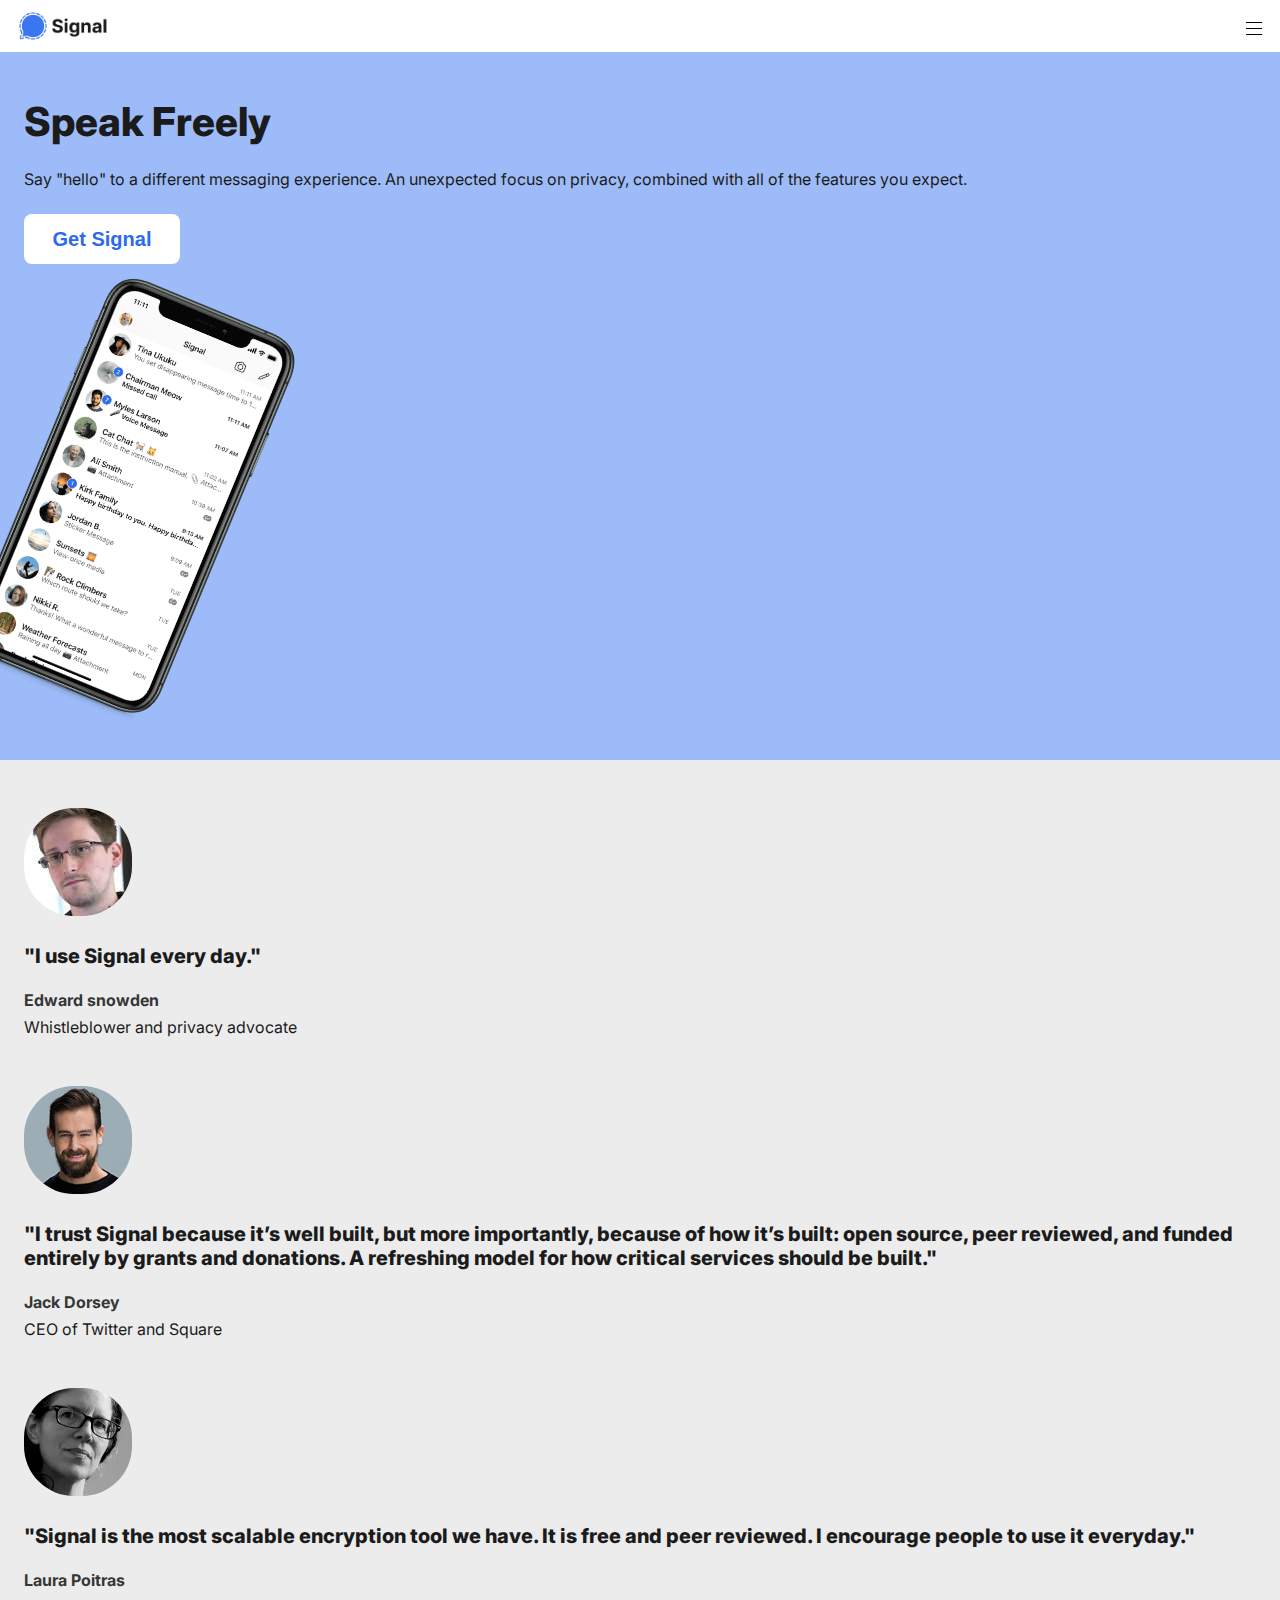
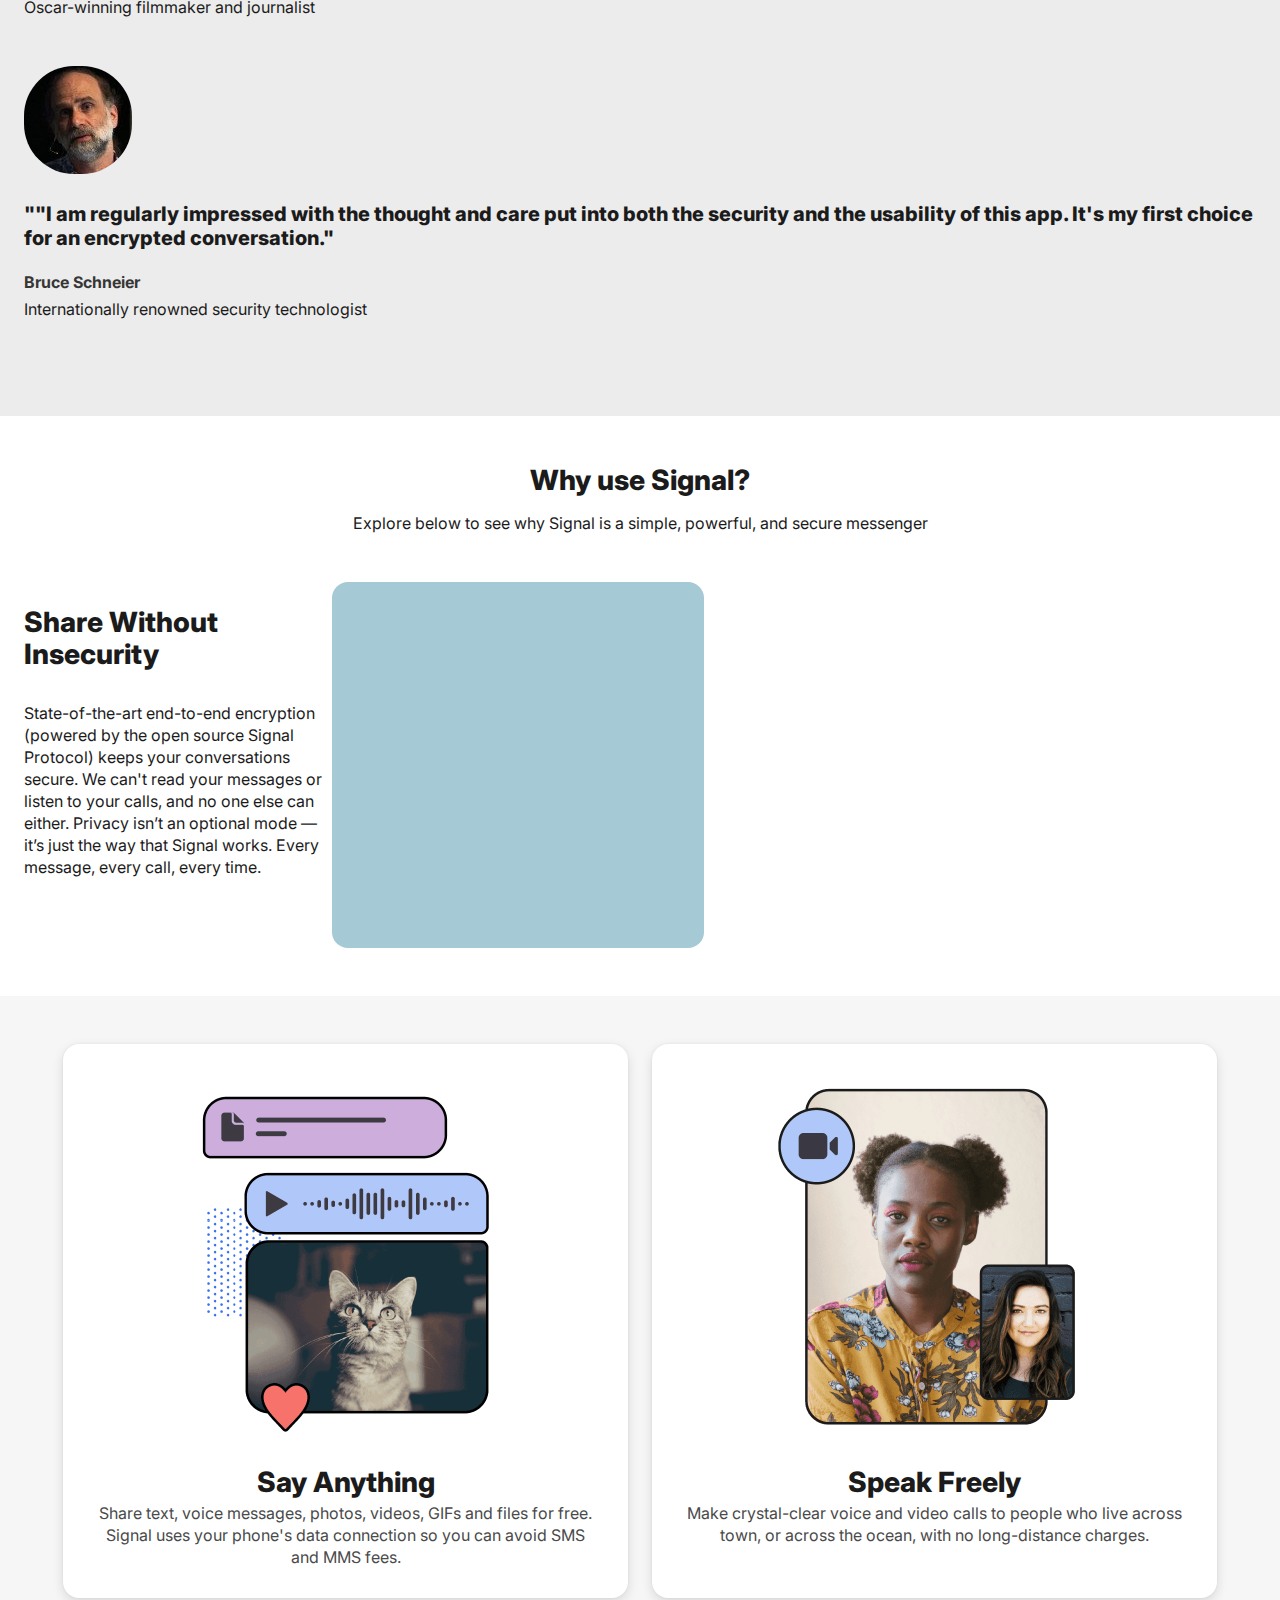
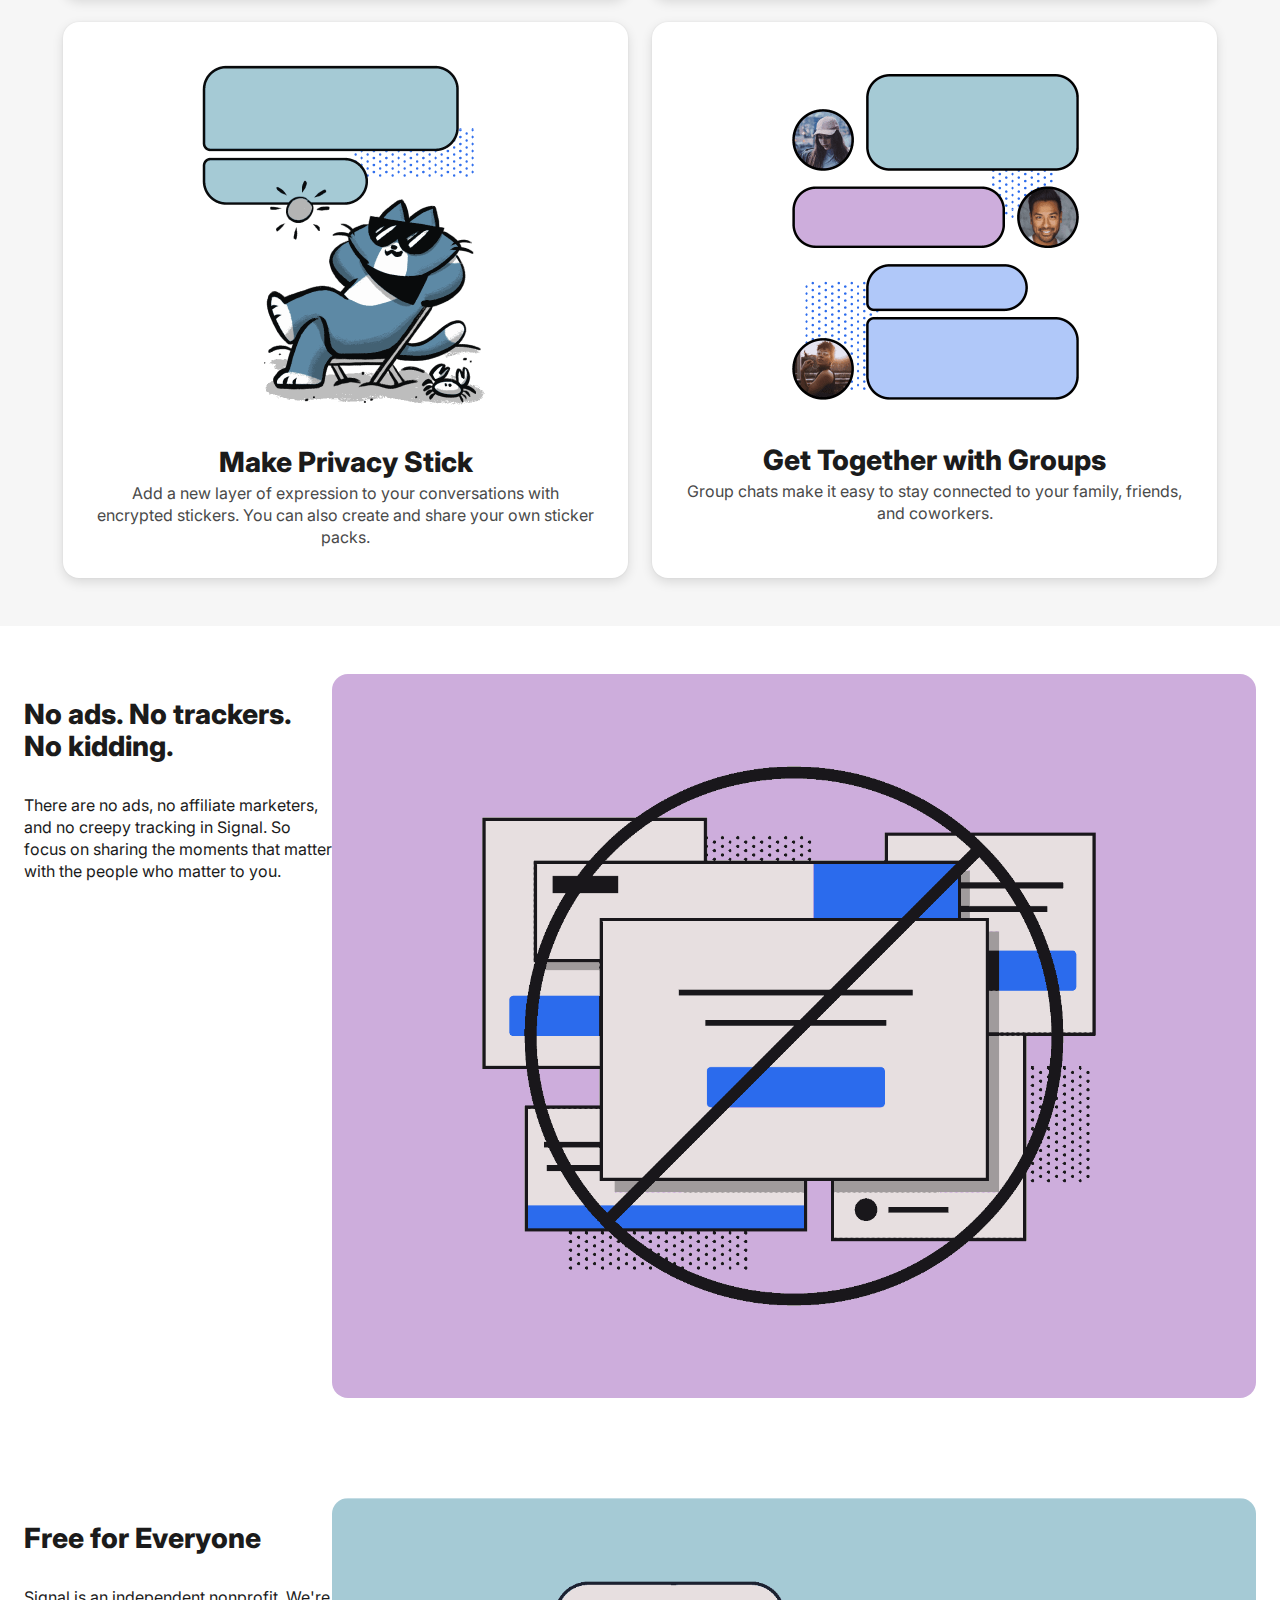
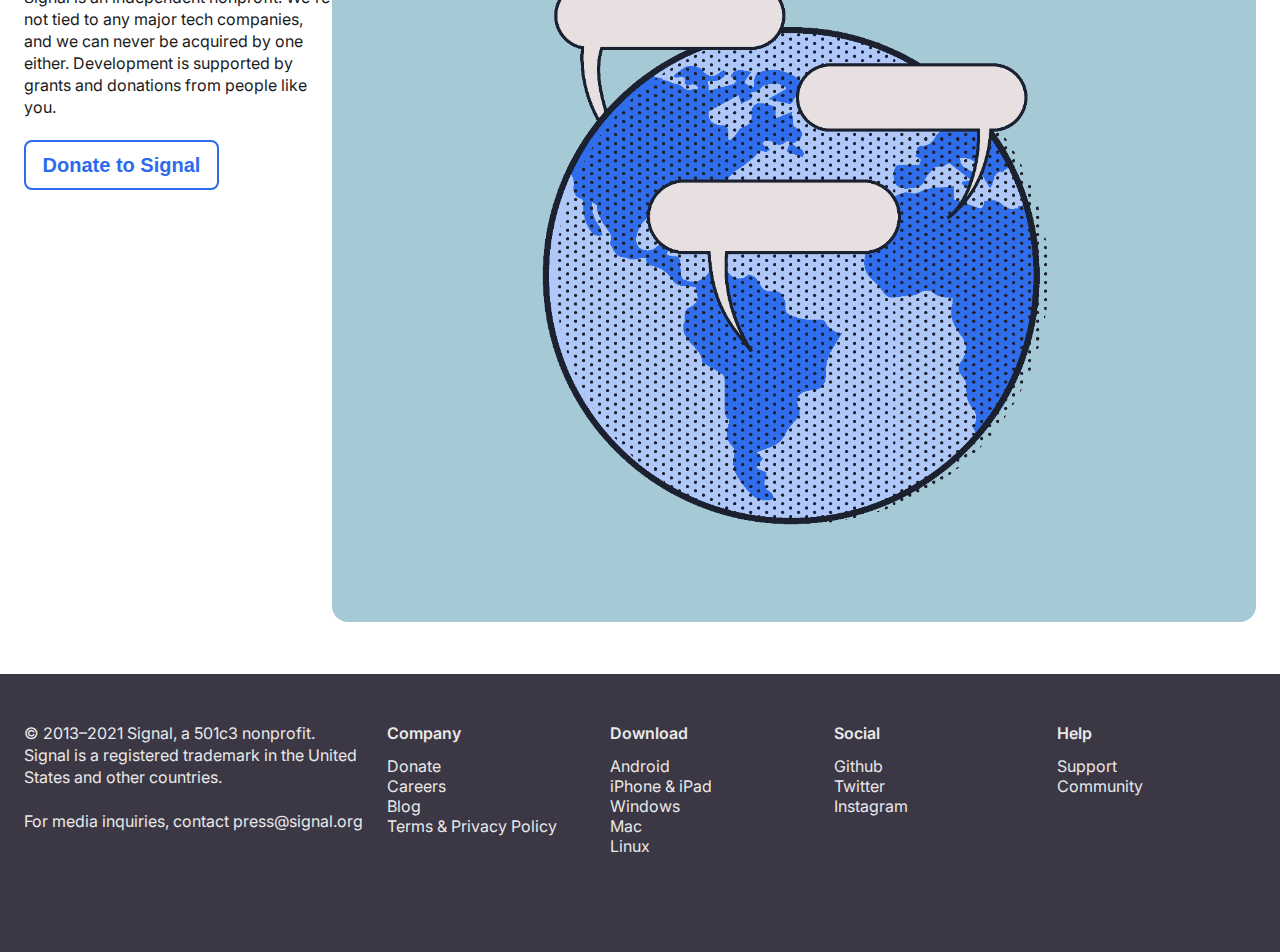
==== commit af1415bc: "mobile layout complete" ====
--- a/index.html
+++ b/index.html
@@ -10,6 +10,7 @@
     <link href="https://fonts.googleapis.com/css2?family=Inter:wght@400;800&display=swap" rel="stylesheet">
     <link rel="stylesheet" href="style.css">
     <link rel="stylesheet" href="bootstraplite.css">
+
 </head>
 <body>
     <header>
@@ -35,8 +36,8 @@
 <section>
     <div class="hero">
         <h1 class="sg-atom-h1">Speak Freely</h1>
-        <p class="sg-atom-p hero__p">Say "hello" to a different messaging experience. An unexpected focus on privacy, combined with all of the features you expect.</p>
-        <button class="sg-atom-button sg-atom-button--white">Get Signal</button>
+        <p class="sg-atom-p hero__p">Say "hello" to a different messaging experience. An unexpected focus on privacy, combined with all of the features you expect.<br><br></p>
+        <button class="sg-atom-button sg-atom-button--white hero__button">Get Signal</button>
 
         <div class="hero__imgwrap">
             <img src="images/homeb2.png" alt="apple Iphone" class="sg-atom-img hero__img1"/>
@@ -65,11 +66,11 @@
             <div class="card-imgwrap">
                 <img src="images/jack.jpg" alt="Edward Snowden" class="sg-atom-img sg-molc-card2__img"/>
 
-                <blockquote class="sg-atom-h2 sg-molc-card2__quote">"I use Signal every day."</blockquote>
-
-                <p class="sg-atom-p sg-molc-card2__p">
-                    <strong class="sg-atom-h2 sg-molc-card2__strong">Edward snowden</strong>
-                    Whistleblower and privacy advocate
+                <blockquote class="sg-atom-h2 sg-molc-card2__quote">"I trust Signal because it’s well built, but more importantly, because of how it’s built: open source, peer reviewed, and funded entirely by grants and donations. A refreshing model for how critical services should be built."</blockquote>
+
+                <p class="sg-atom-p sg-molc-card2__p">
+                    <strong class="sg-atom-h2 sg-molc-card2__strong">Jack Dorsey</strong>
+                    CEO of Twitter and Square
                 </p>
             </div>
         </div>
@@ -78,11 +79,11 @@
             <div class="card-imgwrap">
                 <img src="images/laura.jpg" alt="Edward Snowden" class="sg-atom-img sg-molc-card2__img"/>
 
-                <blockquote class="sg-atom-h2 sg-molc-card2__quote">"I use Signal every day."</blockquote>
-
-                <p class="sg-atom-p sg-molc-card2__p">
-                    <strong class="sg-atom-h2 sg-molc-card2__strong">Edward snowden</strong>
-                    Whistleblower and privacy advocate
+                <blockquote class="sg-atom-h2 sg-molc-card2__quote">"Signal is the most scalable encryption tool we have. It is free and peer reviewed. I encourage people to use it everyday."</blockquote>
+
+                <p class="sg-atom-p sg-molc-card2__p">
+                    <strong class="sg-atom-h2 sg-molc-card2__strong">Laura Poitras</strong>
+                    Oscar-winning filmmaker and journalist
                 </p>
             </div>
         </div>
@@ -91,11 +92,11 @@
             <div class="card-imgwrap">
                 <img src="images/bruce.jpg" alt="Edward Snowden" class="sg-atom-img sg-molc-card2__img"/>
 
-                <blockquote class="sg-atom-h2 sg-molc-card2__quote">"I use Signal every day."</blockquote>
-
-                <p class="sg-atom-p sg-molc-card2__p">
-                    <strong class="sg-atom-h2 sg-molc-card2__strong">Edward snowden</strong>
-                    Whistleblower and privacy advocate
+                <blockquote class="sg-atom-h2 sg-molc-card2__quote">""I am regularly impressed with the thought and care put into both the security and the usability of this app. It's my first choice for an encrypted conversation."</blockquote>
+
+                <p class="sg-atom-p sg-molc-card2__p">
+                    <strong class="sg-atom-h2 sg-molc-card2__strong">Bruce Schneier</strong>
+                    Internationally renowned security technologist
                 </p>
             </div>
         </div>
@@ -109,12 +110,12 @@
      </p>
 
 
-         <div class="row no-gutter">
+         <div class="row no-gutters">
              <div class="text-center col-12 col-md-6 col-lg-9 order-md-1">
                  <div class="whyuse__animation"></div>
              </div>
              <div class="text-center col-12 col-md-6 col-lg-3 order-md-0">
-                 <h2 class="text-left sg-atom-h2">Share Without Insecurity</h2>
+                 <h2 class="text-left sg-atom-h2 whyuse__h2">Share Without Insecurity</h2>
 
                  <p class="text-left sg-atom-p">State-of-the-art end-to-end encryption (powered by the open source Signal Protocol) keeps your conversations secure. We can't read your messages or listen to your calls, and no one else can either. Privacy isn’t an optional mode — it’s just the way that Signal works. Every message, every call, every time.</p>
              </div>
@@ -149,6 +150,32 @@
         </div>
 
 
+    </div>
+</section>
+
+<section class="sg-org-textimage noads">
+    <div class="row no-gutters">
+        <div class="col-12 col-md-9 order-md-last">
+            <img src="images/noads.png" alt="No Ads" class="sg-atom-img sg-org-textimage__img">
+        </div>
+        <div class="col-12 col-md-3 order-md-first">
+            <h2 class="sg-atom-h2 sg-org-textimage__h2">No ads. No trackers. No kidding.</h2>
+            <p class="sg-atom-p ">There are no ads, no affiliate marketers, and no creepy tracking in Signal. So focus on sharing the moments that matter with the people who matter to you.</p>
+        </div>
+    </div>
+</section>
+
+<section class="sg-org-textimage everyone">
+    <div class="row no-gutters">
+        <div class="col-12 col-md-9 order-md-last">
+            <img src="images/world.png" alt="Globe" class="sg-atom-img sg-org-textimage__img">
+        </div>
+        <div class="col-12 col-md-3 order-md-first">
+            <h2 class="sg-atom-h2 sg-org-textimage__h2">Free for Everyone</h2>
+            <p class="sg-atom-p ">Signal is an independent nonprofit. We're not tied to any major tech companies, and we can never be acquired by one either. Development is supported by grants and donations from people like you.<br><br></p>
+
+            <button class="sg-atom-button sg-atom-button--white everyone__button">Donate to Signal</button>
+        </div>
     </div>
 </section>
 
--- a/style.css
+++ b/style.css
@@ -31,9 +31,8 @@
 .border-violet{
     border: 1px solid blueviolet;
 }
-
-@media screen and (min-width:300px) {
-
+  /* Atoms molecules organisms */
+@media screen and (min-width:300px){
     .sg-atom-h1{
         margin: 0px;
         color: var(--bkblue);
@@ -146,6 +145,35 @@
         color: #2C6BED;
     }
 
+
+    .sg-molc-card{}
+
+    .sg-org-textimage{
+        padding: var(--sectionpadding);
+    }
+
+    .sg-org-textimage__img{
+        border-radius: var(--br1);
+        max-width: 100%;
+    }
+    .sg-org-textimage__h2{
+        padding: 24px 0px 32px 0px;
+    }
+}
+
+@media screen and (min-width:768px){
+
+}
+
+@media screen and (min-width:992px){
+
+}
+    /* Atoms molecules organisms */
+
+
+@media screen and (min-width:300px) {
+
+
     nav {
         background-color: #fff;
         position: fixed;
@@ -192,6 +220,7 @@
 
     .hero__p{
         margin-top: 24px;
+        margin-bottom:2px ;
     }
 
     .hero__imgwrap{
@@ -216,6 +245,11 @@
         position: absolute;
     }
 
+    .hero__button {
+        width: 156px ;
+        height: 50px;
+    }
+
     /* opinion*/
 .opinion{
     padding: var(--sectionpadding) ;
@@ -235,6 +269,7 @@
     width: 108px;
     max-width: 100%;
     border-radius: 50px;
+    margin-bottom: 24px;
 }
 
 .sg-molc-card2__quote{
@@ -250,6 +285,7 @@
 }
 
 .sg-molc-card2__p{
+    margin-top: 16px;
     margin-bottom:48px ;
 }
 
@@ -266,8 +302,13 @@
     border-radius: var(--br1);
 }
 
+.whyuse__h2{
+    margin: 24px 0px 32px 0px;
+}
+
  .whyuse__p1{
      padding-top:16px;
+     padding-bottom: 48px;
  }
 
 /* card grid */
@@ -305,6 +346,7 @@
 }
 
 
+
 /* Footer */
 .footer{
     background-color: #3C3744;
@@ -393,4 +435,32 @@
         width: 370px;
     }
 
-}+}
+
+
+
+
+
+@media screen and (min-width:300px){
+    /* no ads */
+      .noads , .everyone {
+          background-color: #ffffff;
+      }
+
+      .everyone__button{
+        border: 2px solid #2c6bed;
+        width: 195px;
+        height: 50px;
+        padding: 0px;
+      }
+  }
+
+
+  @media screen and (min-width:768px){
+
+  }
+
+
+  @media screen and (min-width:992px){
+
+  }
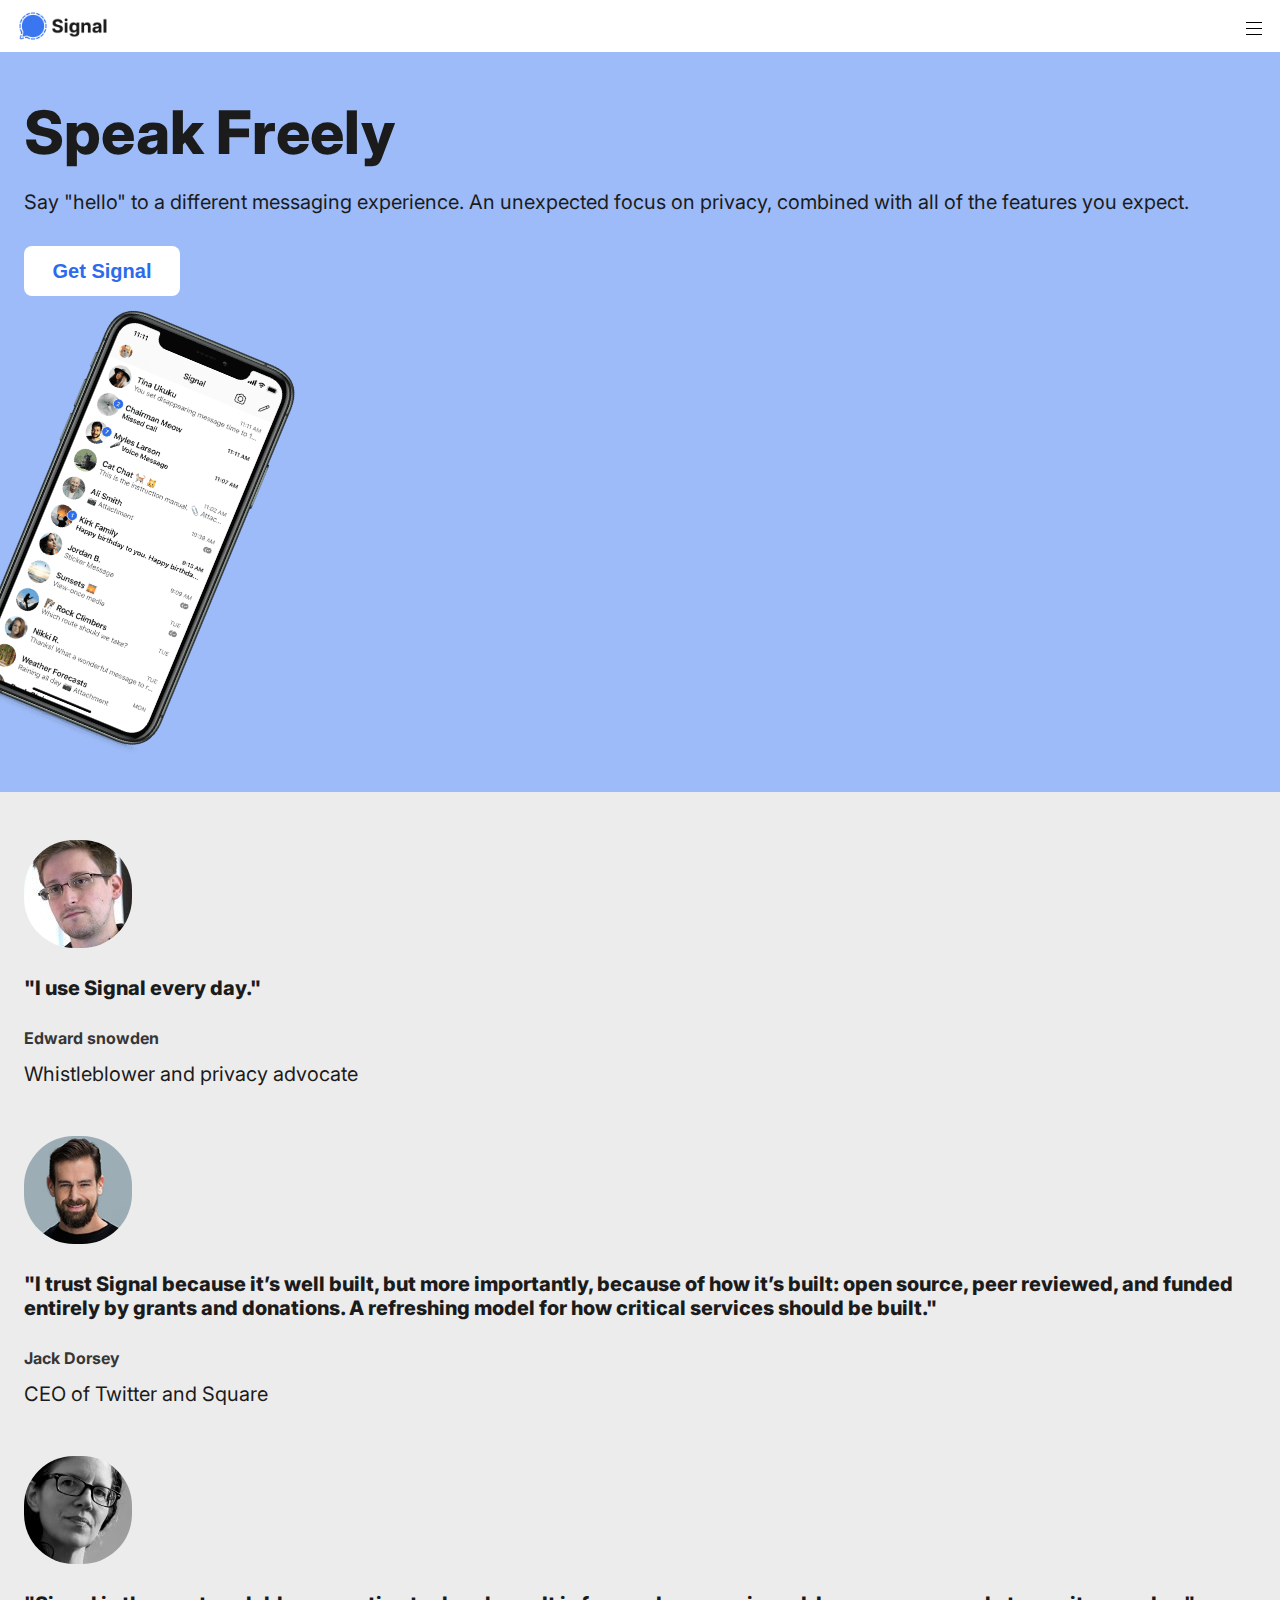
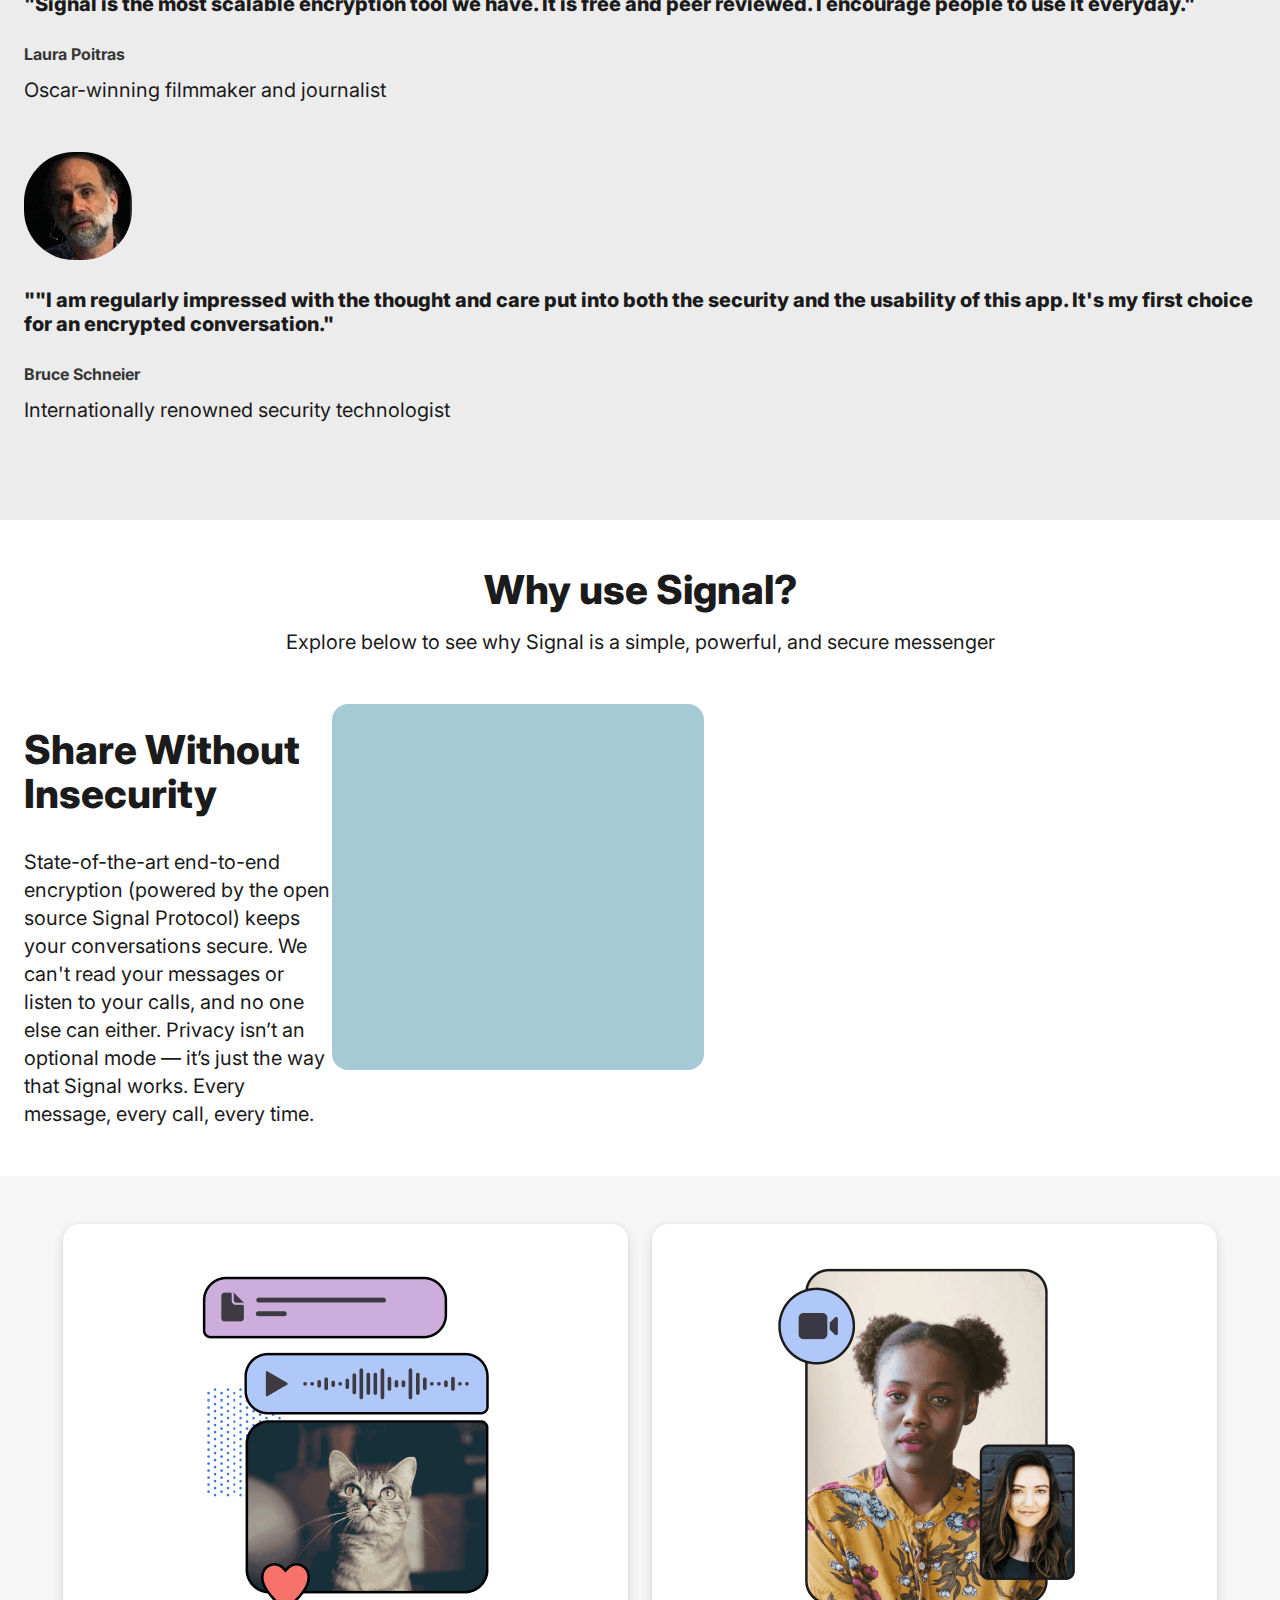
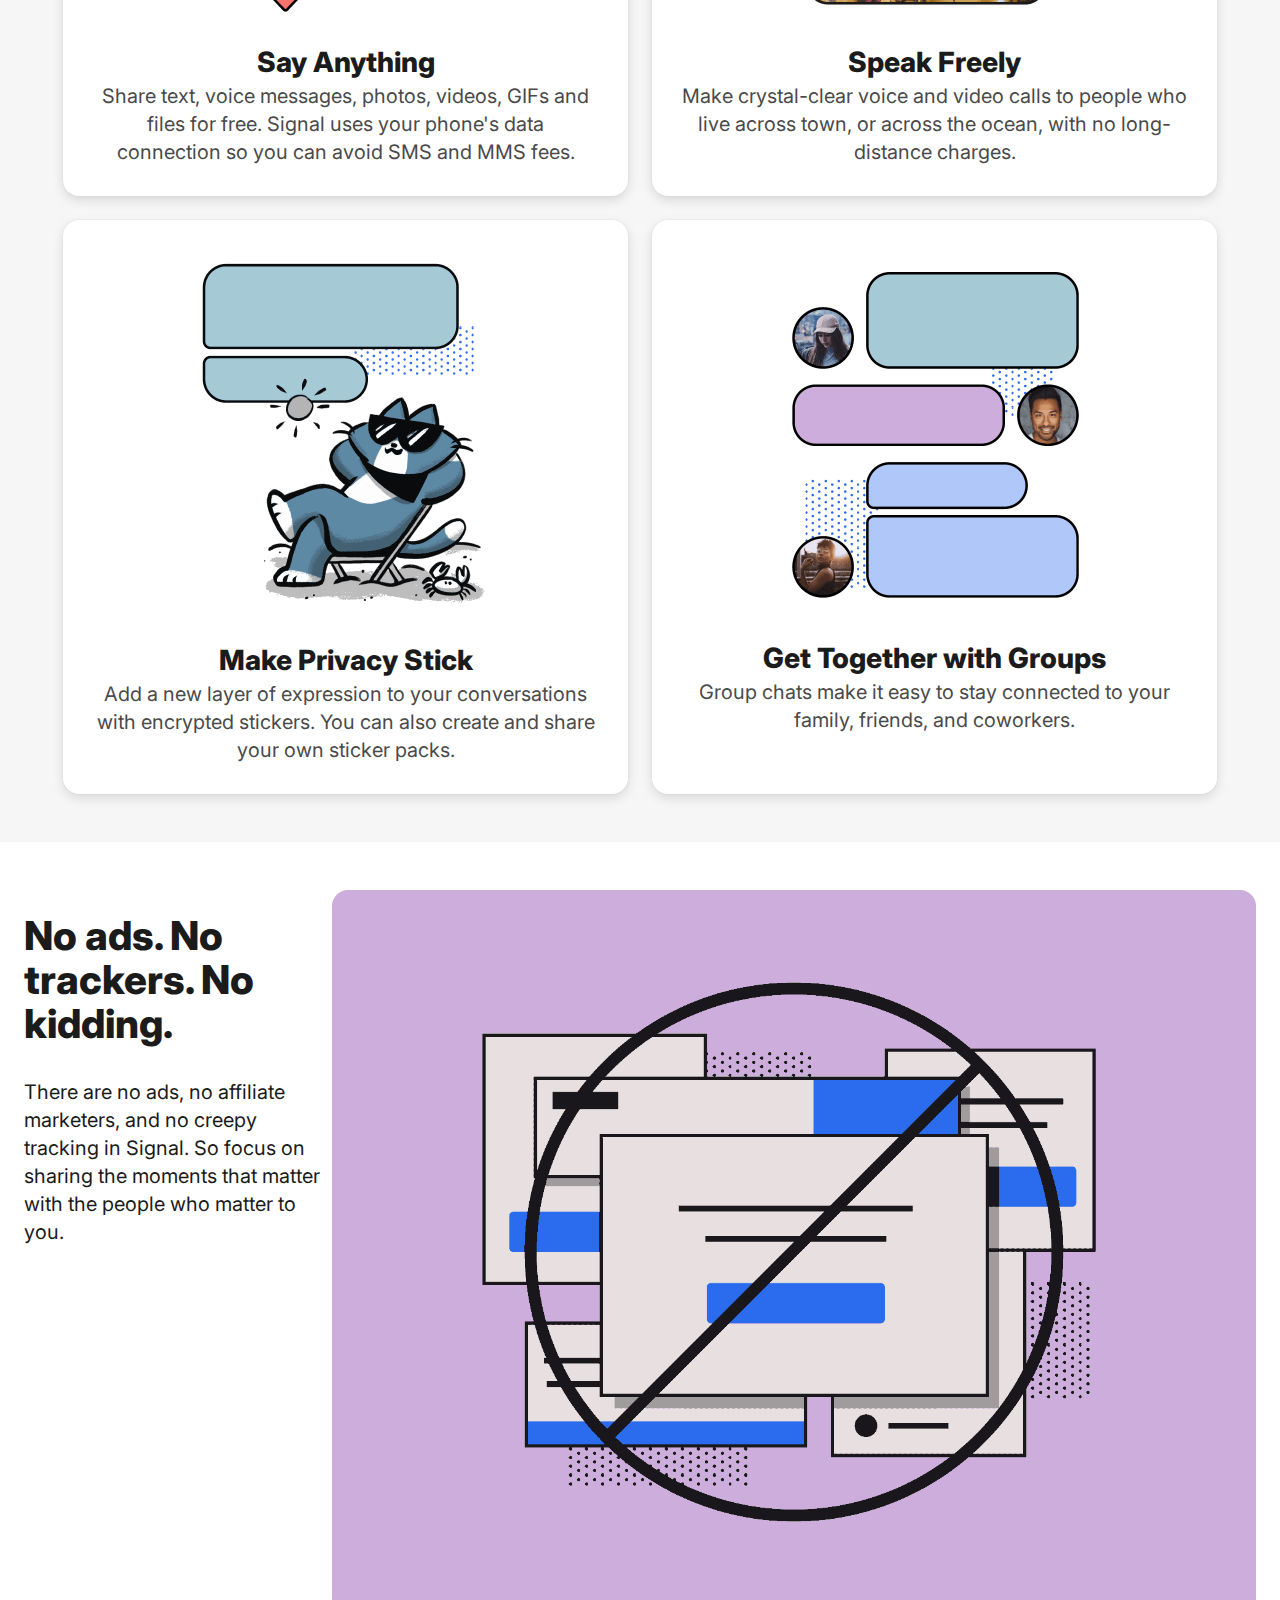
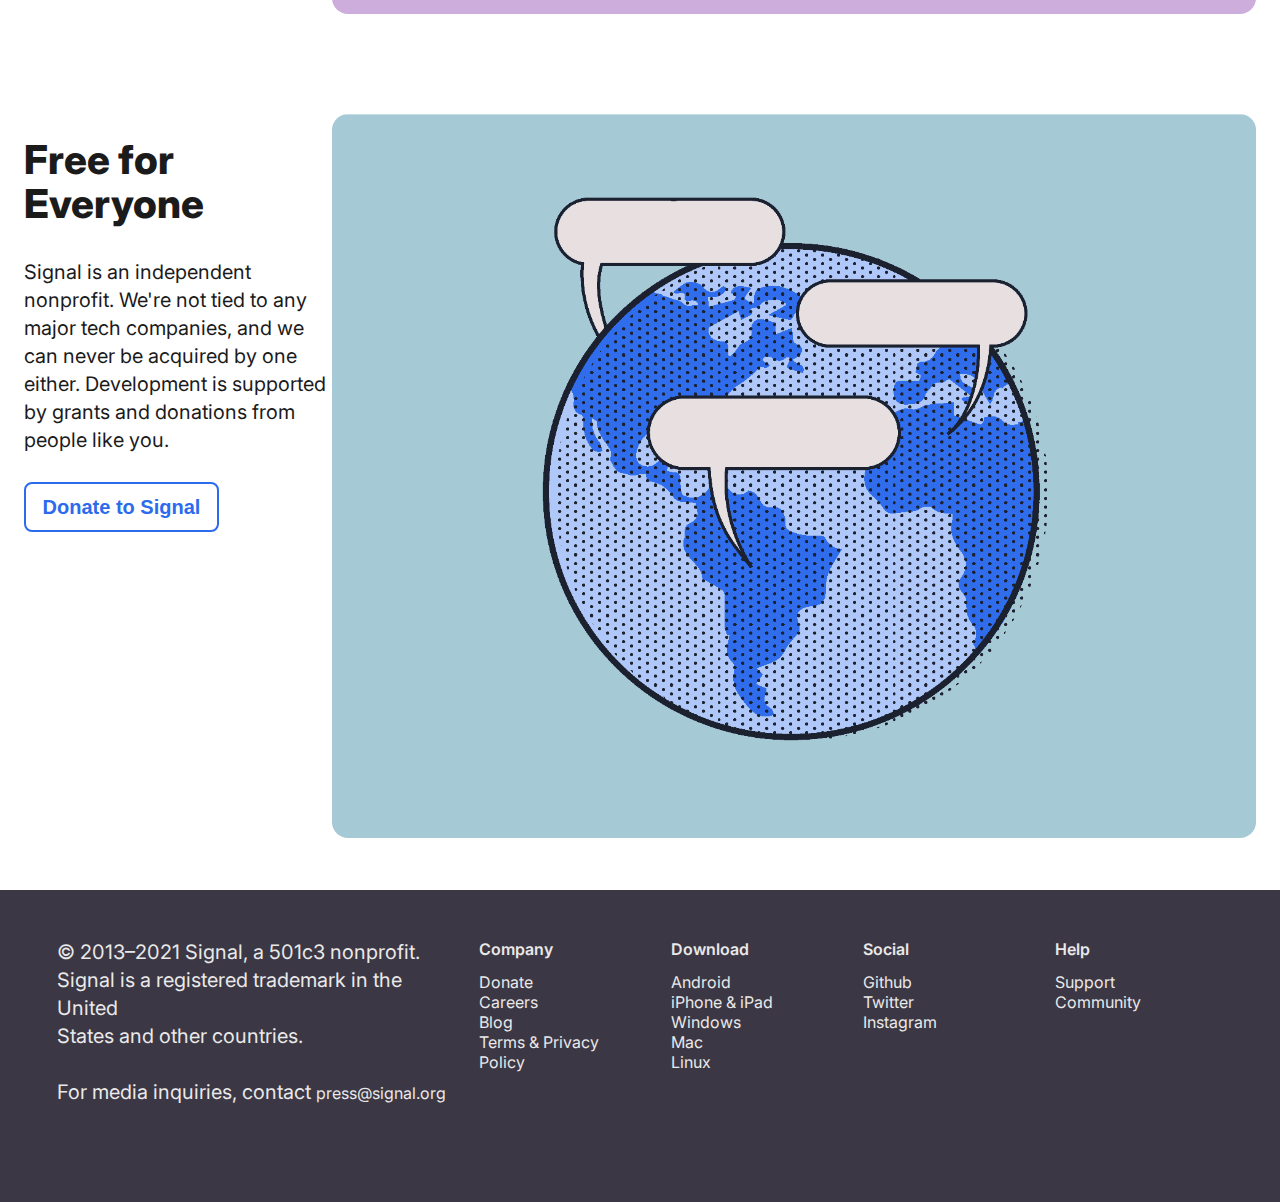
==== commit 84b96c03: "support header complete" ====
--- a/index.html
+++ b/index.html
@@ -14,7 +14,7 @@
 </head>
 <body>
     <header>
-        <nav>
+        <nav class="nav">
             <div  class="signal__header">
                 <img src="images/logo.png" class="logo" alt="signal logo" />
 
--- a/style.css
+++ b/style.css
@@ -125,6 +125,10 @@
     .sg-atom-img {
         width:100%;
         height: auto;
+    }
+
+    .sg-atom-img--rounded{
+        border-radius: 8px;
     }
 
     .sg-atom-button{
@@ -145,6 +149,11 @@
         color: #2C6BED;
     }
 
+    .sg-atom-button--blue{
+        background-color: #2C6BED;
+        color: #fff;
+        height: 40px;
+    }
 
     .sg-molc-card{}
 
@@ -162,6 +171,30 @@
 }
 
 @media screen and (min-width:768px){
+  .sg-atom-h1{
+      font-size: 60px;
+      line-height: 64px;
+  }
+
+  .sg-atom-h2{
+    font-size: 40px;
+    line-height: 44px;
+}
+
+.sg-atom-a--bold:hover , .sg-atom-a:hover{
+    color:#1851B4 ;
+    text-decoration: underline;
+}
+
+
+.sg-atom-a--noline , .sg-atom-a--noline:hover {
+    text-decoration: none;
+}
+
+.sg-atom-p{
+    font-size: 20px;
+    line-height: 28px;
+}
 
 }
 
@@ -174,7 +207,7 @@
 @media screen and (min-width:300px) {
 
 
-    nav {
+    .nav {
         background-color: #fff;
         position: fixed;
         top:0px;
@@ -435,6 +468,13 @@
         width: 370px;
     }
 
+
+     /* footer */
+     .footer-container{
+        margin:0 33px;
+        grid-template-columns: auto 168px 168px 168px 168px;
+    }
+
 }
 
 
--- a/bootstraplite.css
+++ b/bootstraplite.css
@@ -81,6 +81,11 @@
     margin-left: 0;
   }
 
+  .d-flex{
+    display: flex;
+    align-items: center;
+  }
+
   .no-gutters > .col,
   .no-gutters > [class*="col-"] {
     padding-right: 0;
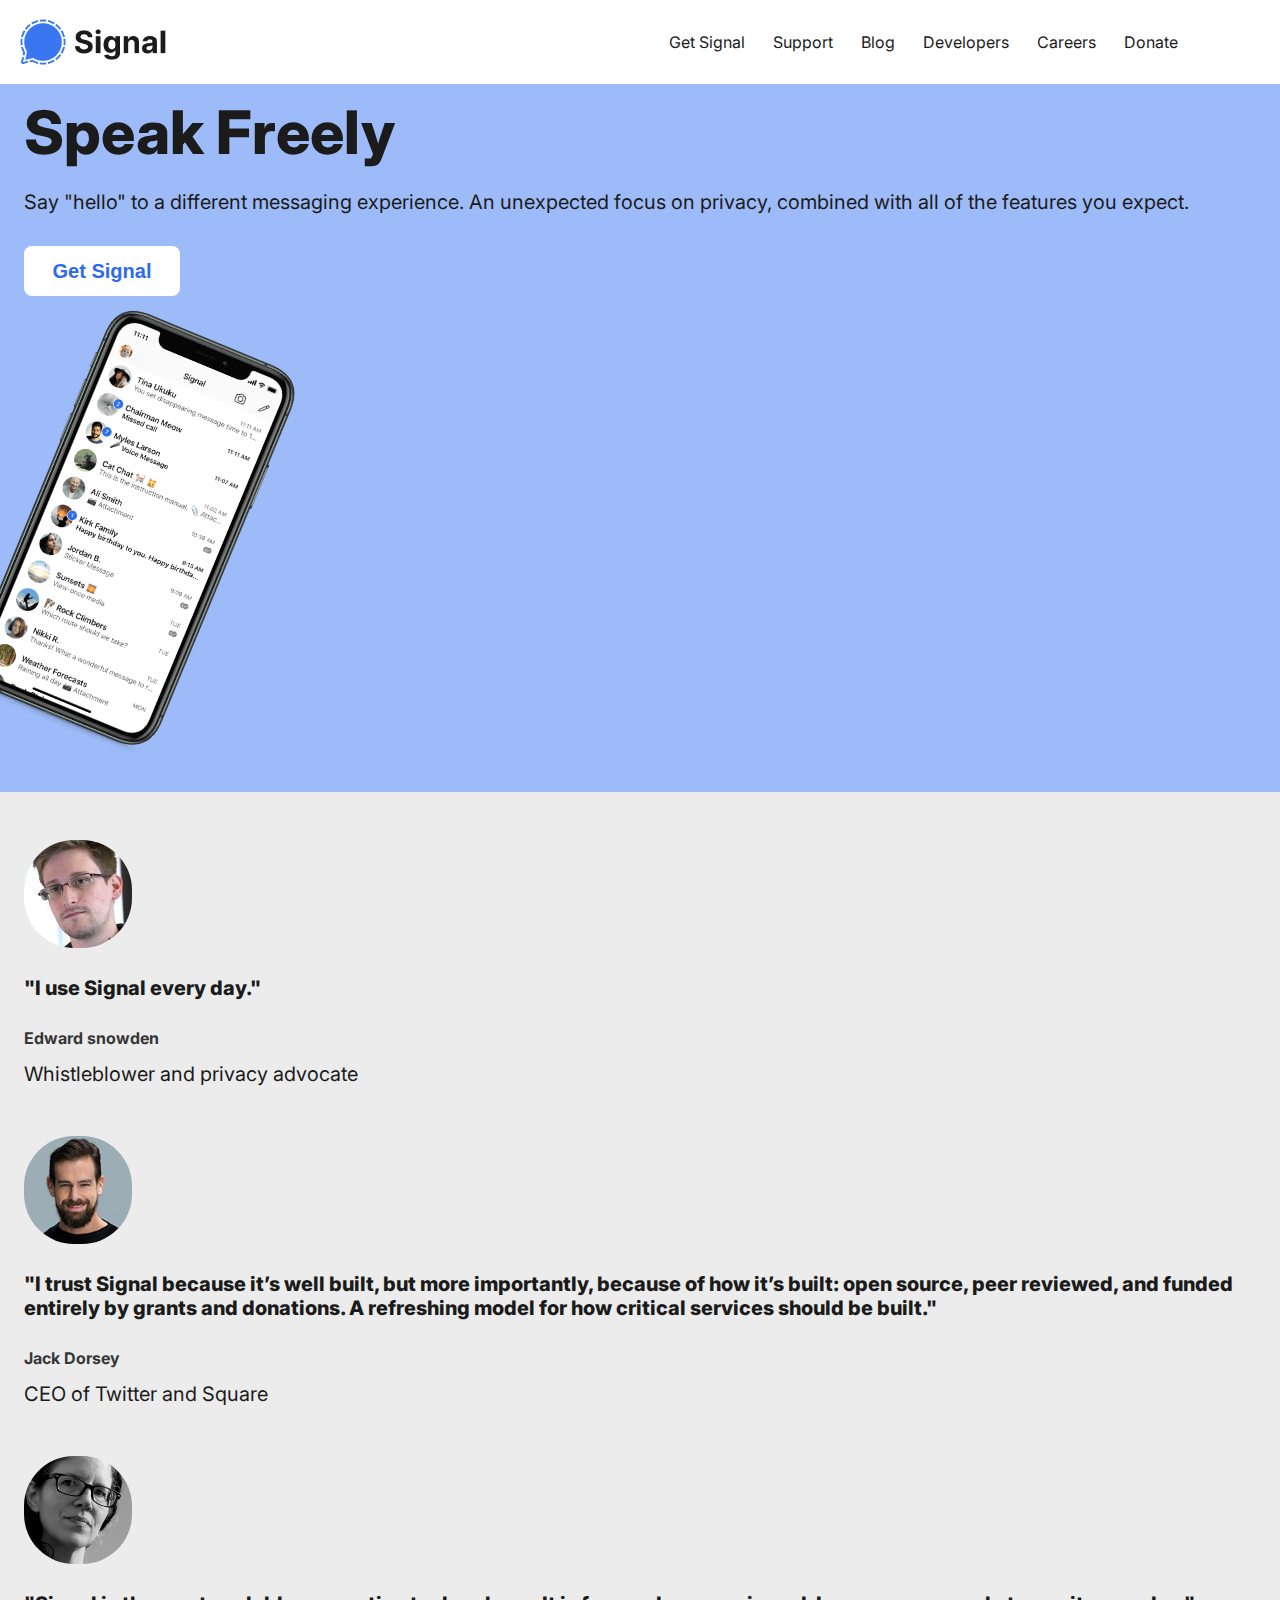
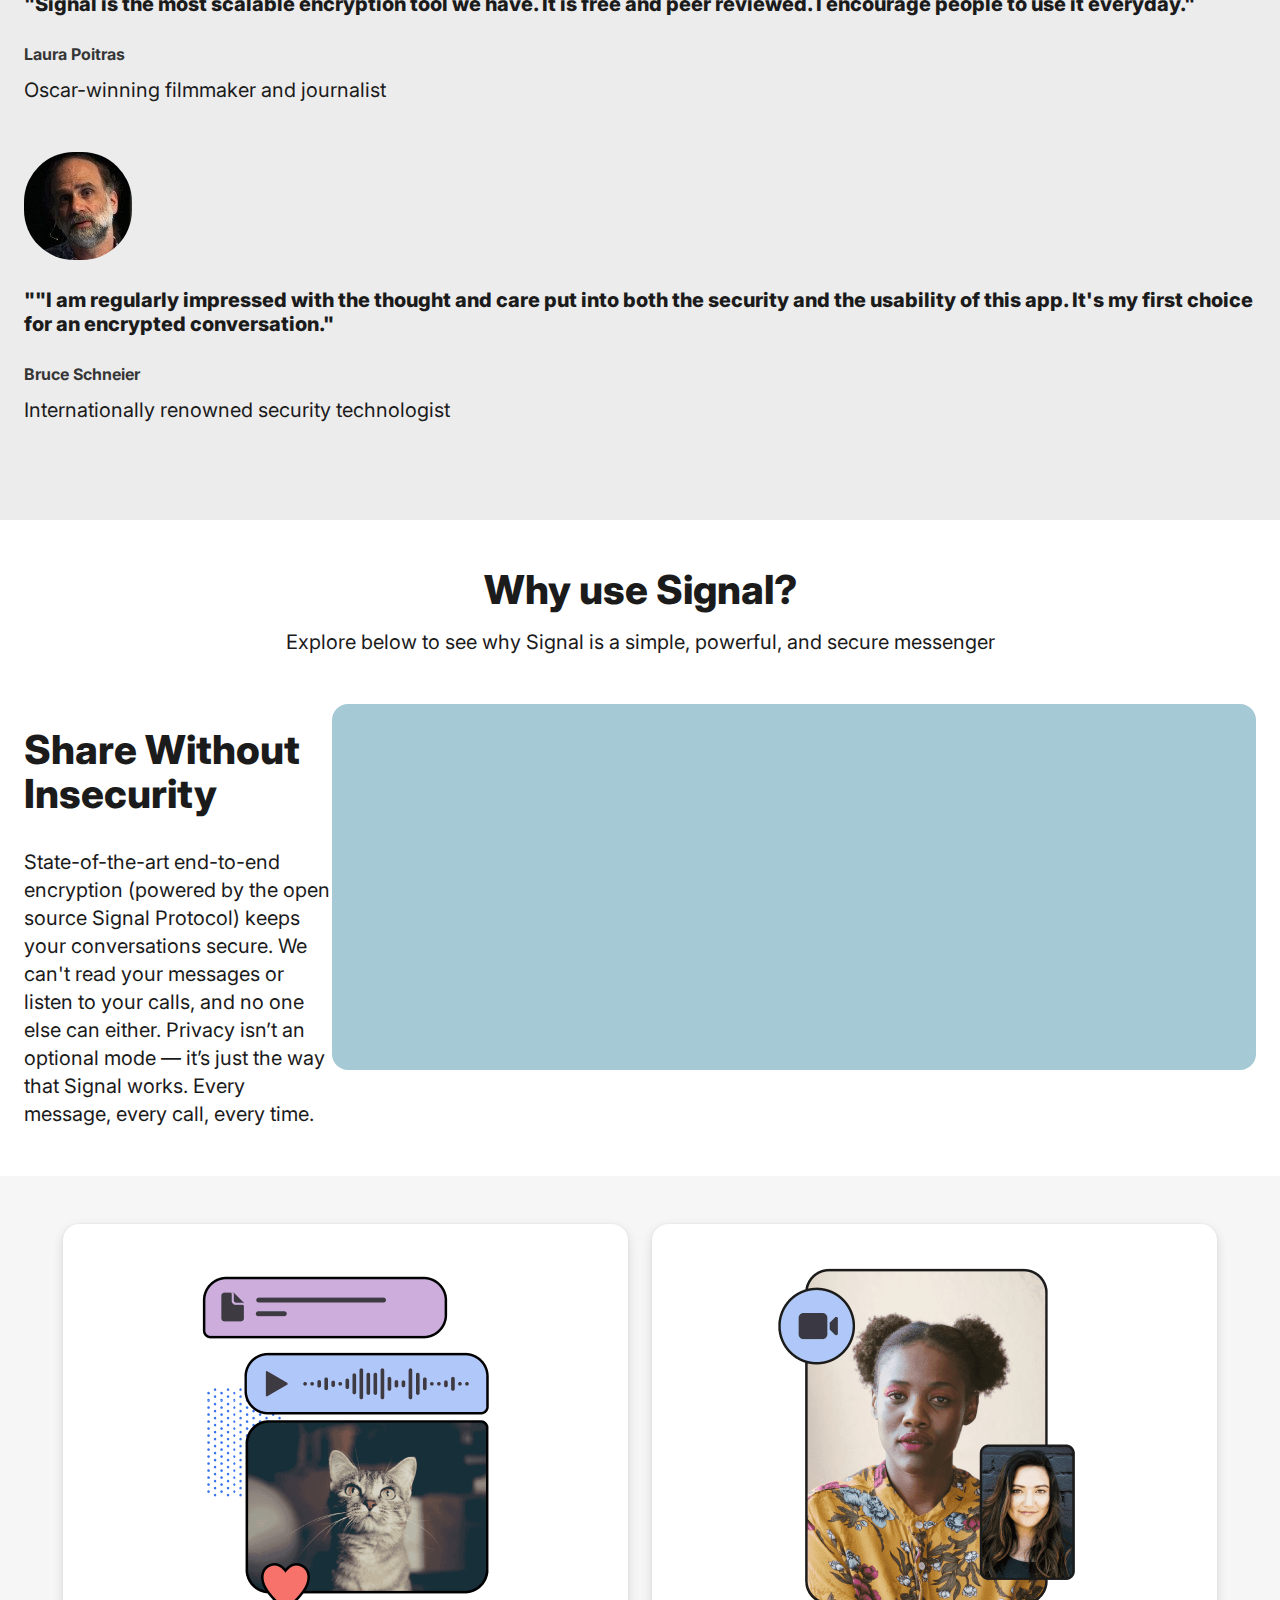
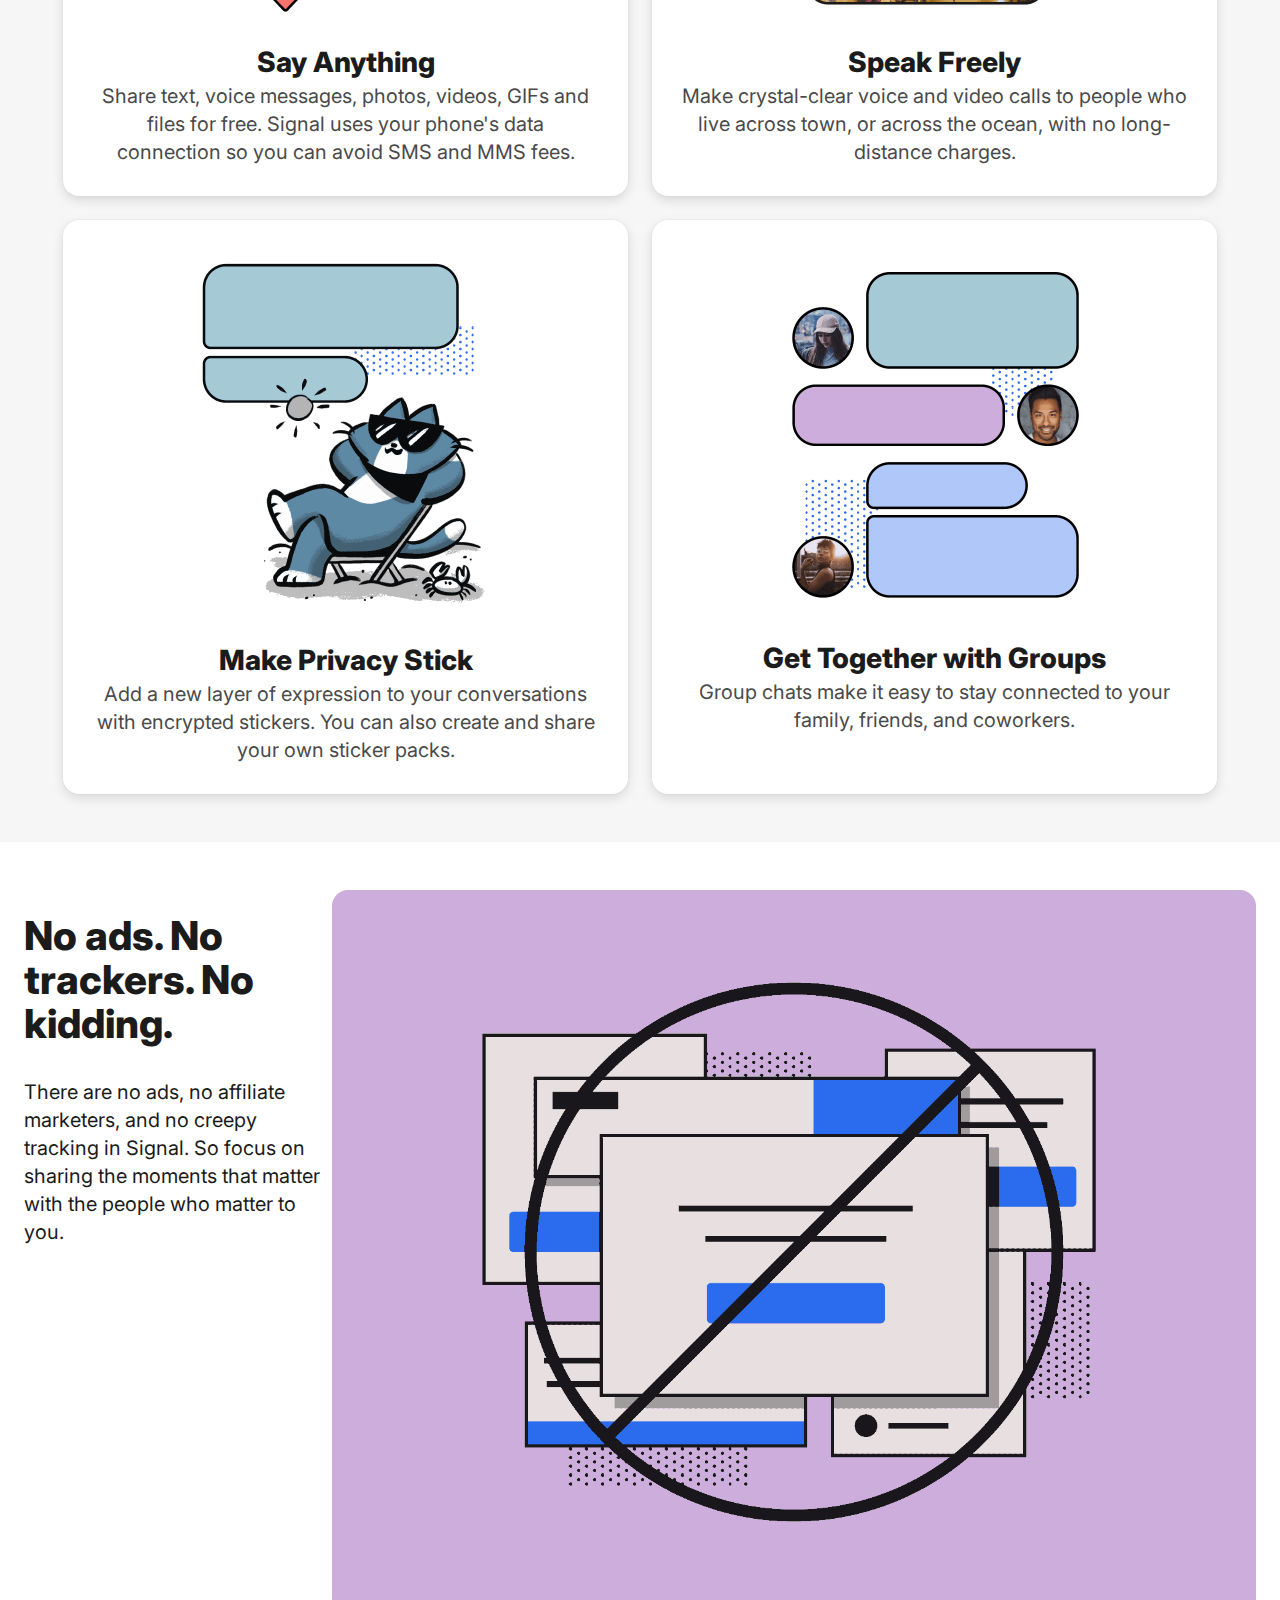
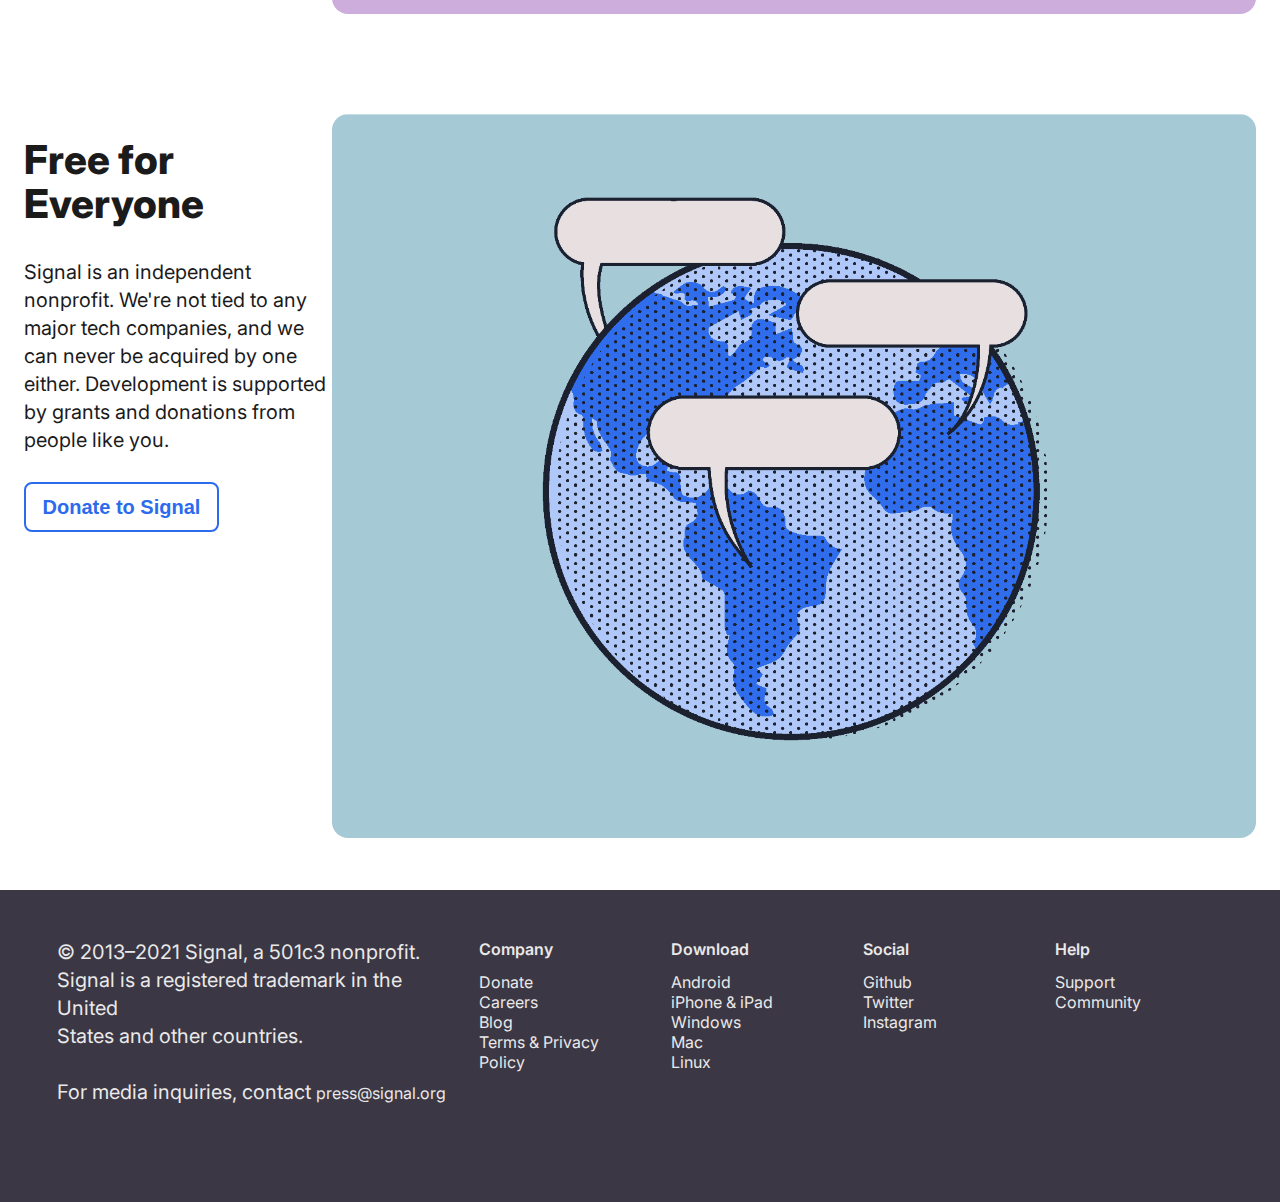
==== commit 0eacc226: "header" ====
--- a/index.html
+++ b/index.html
@@ -5,6 +5,7 @@
     <meta http-equiv="X-UA-Compatible" content="IE=edge">
     <meta name="viewport" content="width=device-width, initial-scale=1.0">
     <title>Signal Home</title>
+    <link rel="stylesheet" href="https://cdnjs.cloudflare.com/ajax/libs/font-awesome/6.0.0-beta3/css/all.min.css" integrity="sha512-Fo3rlrZj/k7ujTnHg4CGR2D7kSs0v4LLanw2qksYuRlEzO+tcaEPQogQ0KaoGN26/zrn20ImR1DfuLWnOo7aBA==" crossorigin="anonymous" referrerpolicy="no-referrer" />
     <link rel="preconnect" href="https://fonts.googleapis.com">
     <link rel="preconnect" href="https://fonts.gstatic.com" crossorigin>
     <link href="https://fonts.googleapis.com/css2?family=Inter:wght@400;800&display=swap" rel="stylesheet">
@@ -13,20 +14,36 @@
 
 </head>
 <body>
-    <header>
-        <nav class="nav">
+    <header class="nav">
+
             <div  class="signal__header">
                 <img src="images/logo.png" class="logo" alt="signal logo" />
 
-                <a class="" href="#">
-                    <div class="close">
-                       <div class="dash"></div>
-                       <div class="dash"></div>
-                       <div class="dash"></div>
-                    </div>
-                </a>
-            </div>
-        </nav>
+                        <div class="ham-menu d-lg-none"  onclick="myFunction(this)">
+                            <div class="bar1"></div>
+                            <div class="bar2"></div>
+                            <div class="bar3"></div>
+                        </div>
+                        <nav id="navBar" >
+                           <div class="signal__navigation d-lg-block">
+                            <a href="#" class="sg-atom-a sg-atom-a--noline signal__navigation-a">Get Signal</a>
+                            <a href="#" class="sg-atom-a sg-atom-a--noline signal__navigation-a">Support</a>
+                            <a href="#" class="sg-atom-a sg-atom-a--noline signal__navigation-a">Blog</a>
+                            <a href="#" class="sg-atom-a sg-atom-a--noline signal__navigation-a">Developers</a>
+                            <a href="#" class="sg-atom-a sg-atom-a--noline signal__navigation-a">Careers</a>
+                            <a href="#" class="sg-atom-a sg-atom-a--noline signal__navigation-a">Donate</a>
+                            <a href="#" class="sg-atom-a sg-atom-a--noline signal__navigation-a">
+                                <i class="fa fa-twitter" aria-hidden="true"></i>
+                            </a>
+                            <a href="#" class="sg-atom-a sg-atom-a--noline signal__navigation-a">
+                                <i class="fa fa-twitter" aria-hidden="true"></i>
+                            </a>
+                            <a href="#" class="sg-atom-a sg-atom-a--noline signal__navigation-a">
+                                <i class="fa fa-globe" aria-hidden="true"></i>
+                            </a>
+                           </div>
+                        </nav>
+            </div>
     </header>
 
     <section class="padding-offset">
@@ -265,5 +282,24 @@
     </div>
 </footer>
 
+<script>
+    function myFunction(x) {
+      x.classList.toggle("change");
+      opencloseNav()
+    }
+
+    let clicked = false ;
+
+function opencloseNav(){
+clicked = !clicked;
+if(clicked){
+    document.getElementById('navBar').style.display ='block';
+    click = false;
+}
+else{
+    document.getElementById('navBar').style.display ='none';
+}
+}
+</script>
 </body>
 </html>--- a/style.css
+++ b/style.css
@@ -241,6 +241,44 @@
         margin-top: 5px;
     }
 
+    .bar1, .bar2, .bar3 {
+        width: 16px;
+        background-color: black;
+        transition: 0.4s;
+      }
+
+      .bar1 ,.bar3 {
+        height: 1.2px;
+      }
+
+      .bar2{
+          height: 1px;
+          margin: 3.5px 0px;
+      }
+
+      .change .bar1 {
+        -webkit-transform: rotate(-45deg) translate(0px, 6px);
+        transform: rotate(-45deg) translate(0px, 6px);
+      }
+
+      .change .bar2 {opacity: 0;}
+
+      .change .bar3 {
+        -webkit-transform: rotate(45deg) translate(-2px, -8px);
+        transform: rotate(45deg) translate(-2px, -8px);
+      }
+
+
+      .signal__navigation-a{
+          color: var(--bkblue);
+          padding: 8px 12px ;
+          text-decoration: none;
+      }
+      .signal__navigation-a:hover{
+          text-decoration: none;
+      }
+
+
     .padding-offset{padding: 26px;}
 
     .hero{
@@ -329,7 +367,7 @@
 
 
 .whyuse__animation{
-    width:372px;
+    width: 100%;
     height:366px;
     background-color: #a5cad5;
     border-radius: var(--br1);
@@ -424,7 +462,7 @@
 
 }
 
-@media screen and (max-width:767px){
+@media screen and (max-width:991px){
 
 
     /* .foooter__menu-item {
@@ -433,6 +471,16 @@
         display: inline-block;
     } */
 
+    .signal__navigation{
+        display: flex;
+        flex-direction: column;
+        position: absolute;
+        top: 52px;
+        background-color: white;
+        left: 0px;
+        right: 0px;
+    }
+
 }
 
 
@@ -456,6 +504,22 @@
   }
 
 @media screen and (min-width:992px) {
+    .logo{
+        width: 150px;
+        height: 50px;
+    }
+
+    .signal__header{
+        height: 84px;
+    }
+
+
+
+    .signal__navigation{
+        display: flex;
+
+    }
+
 
 
     .cardgrid__container{
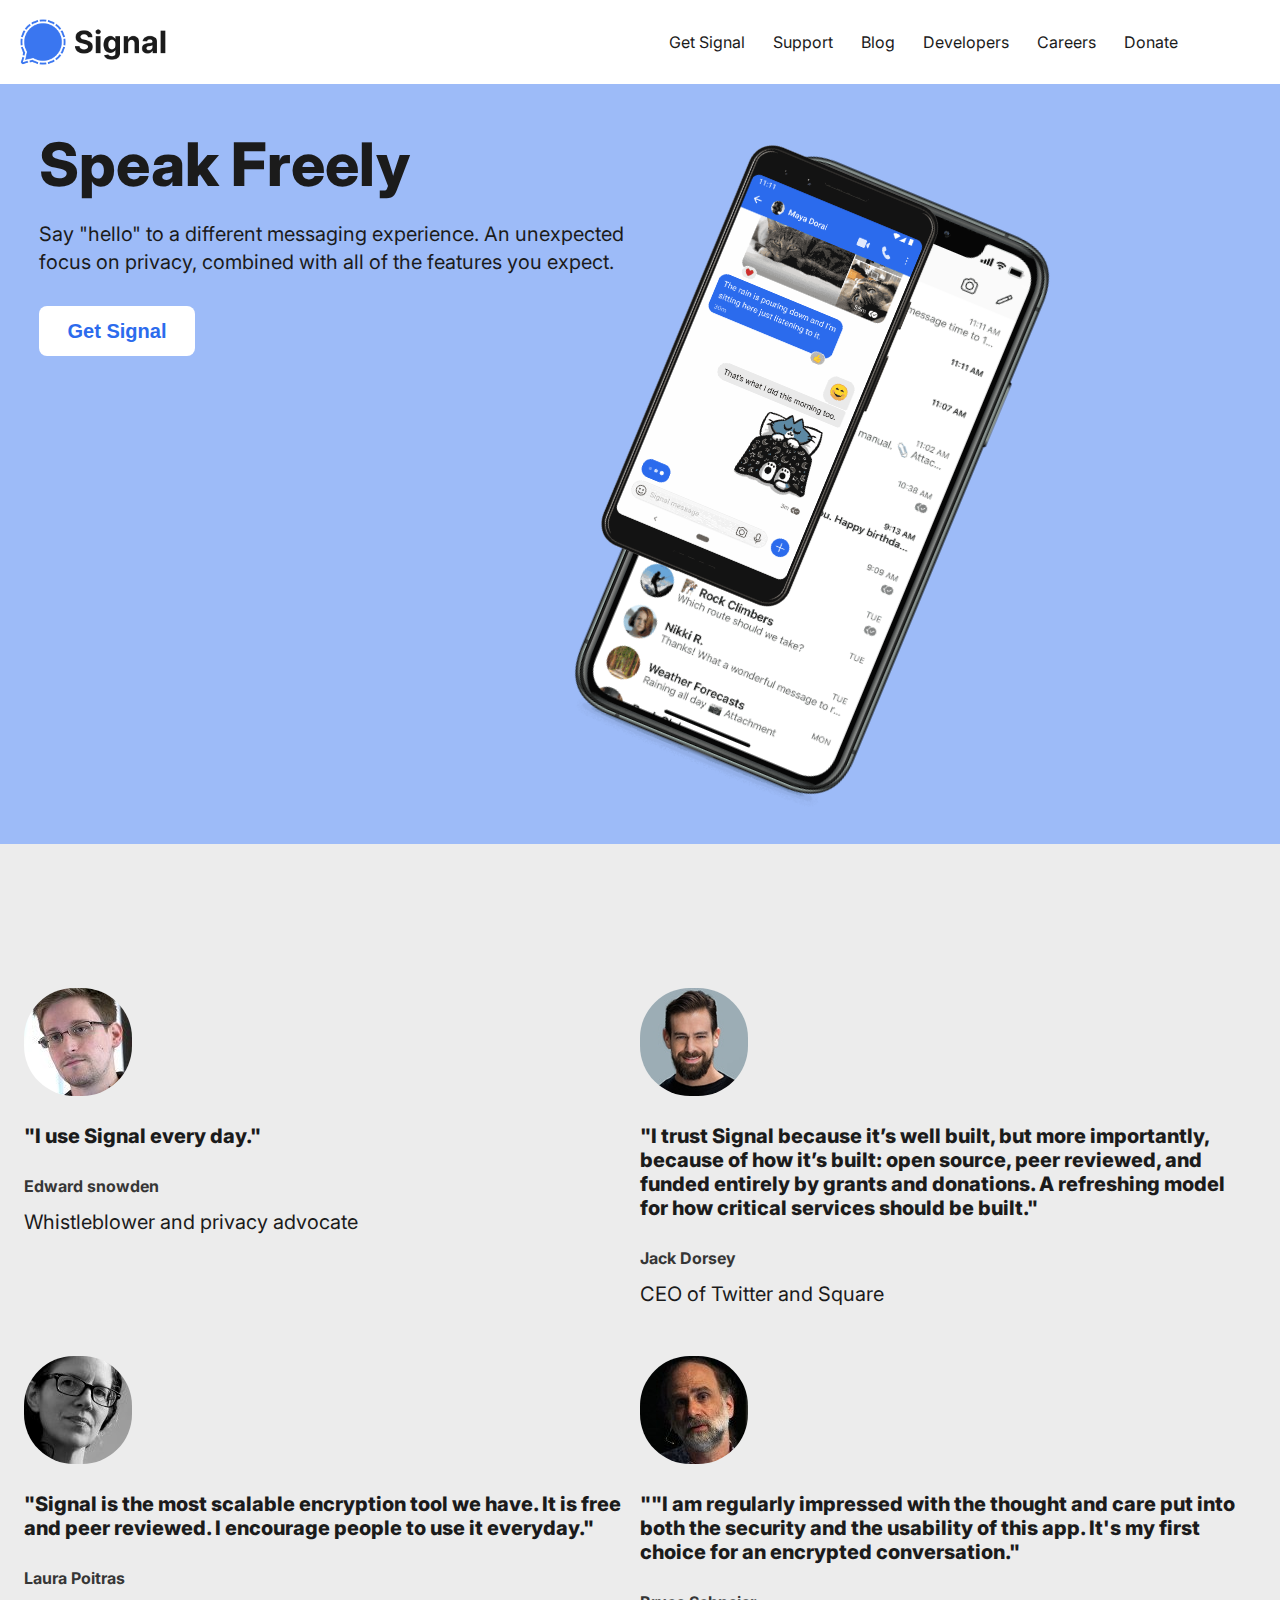
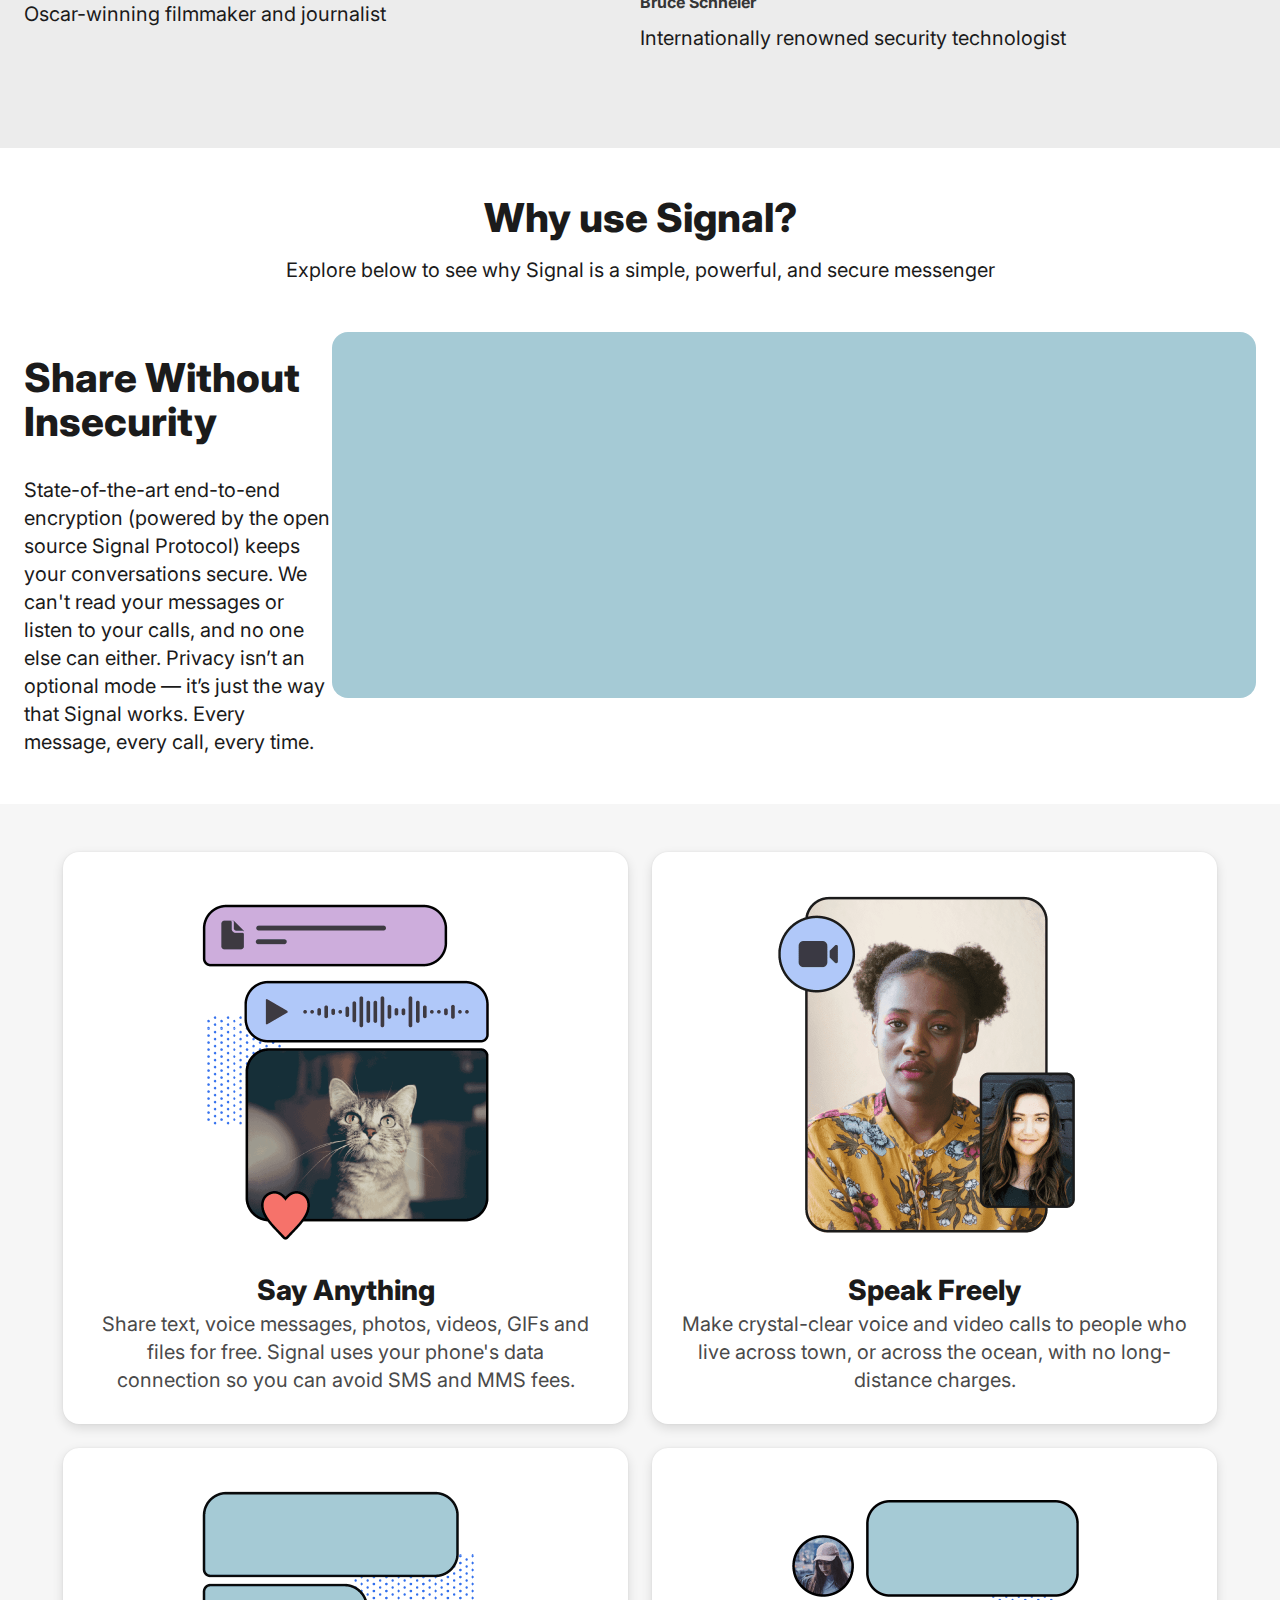
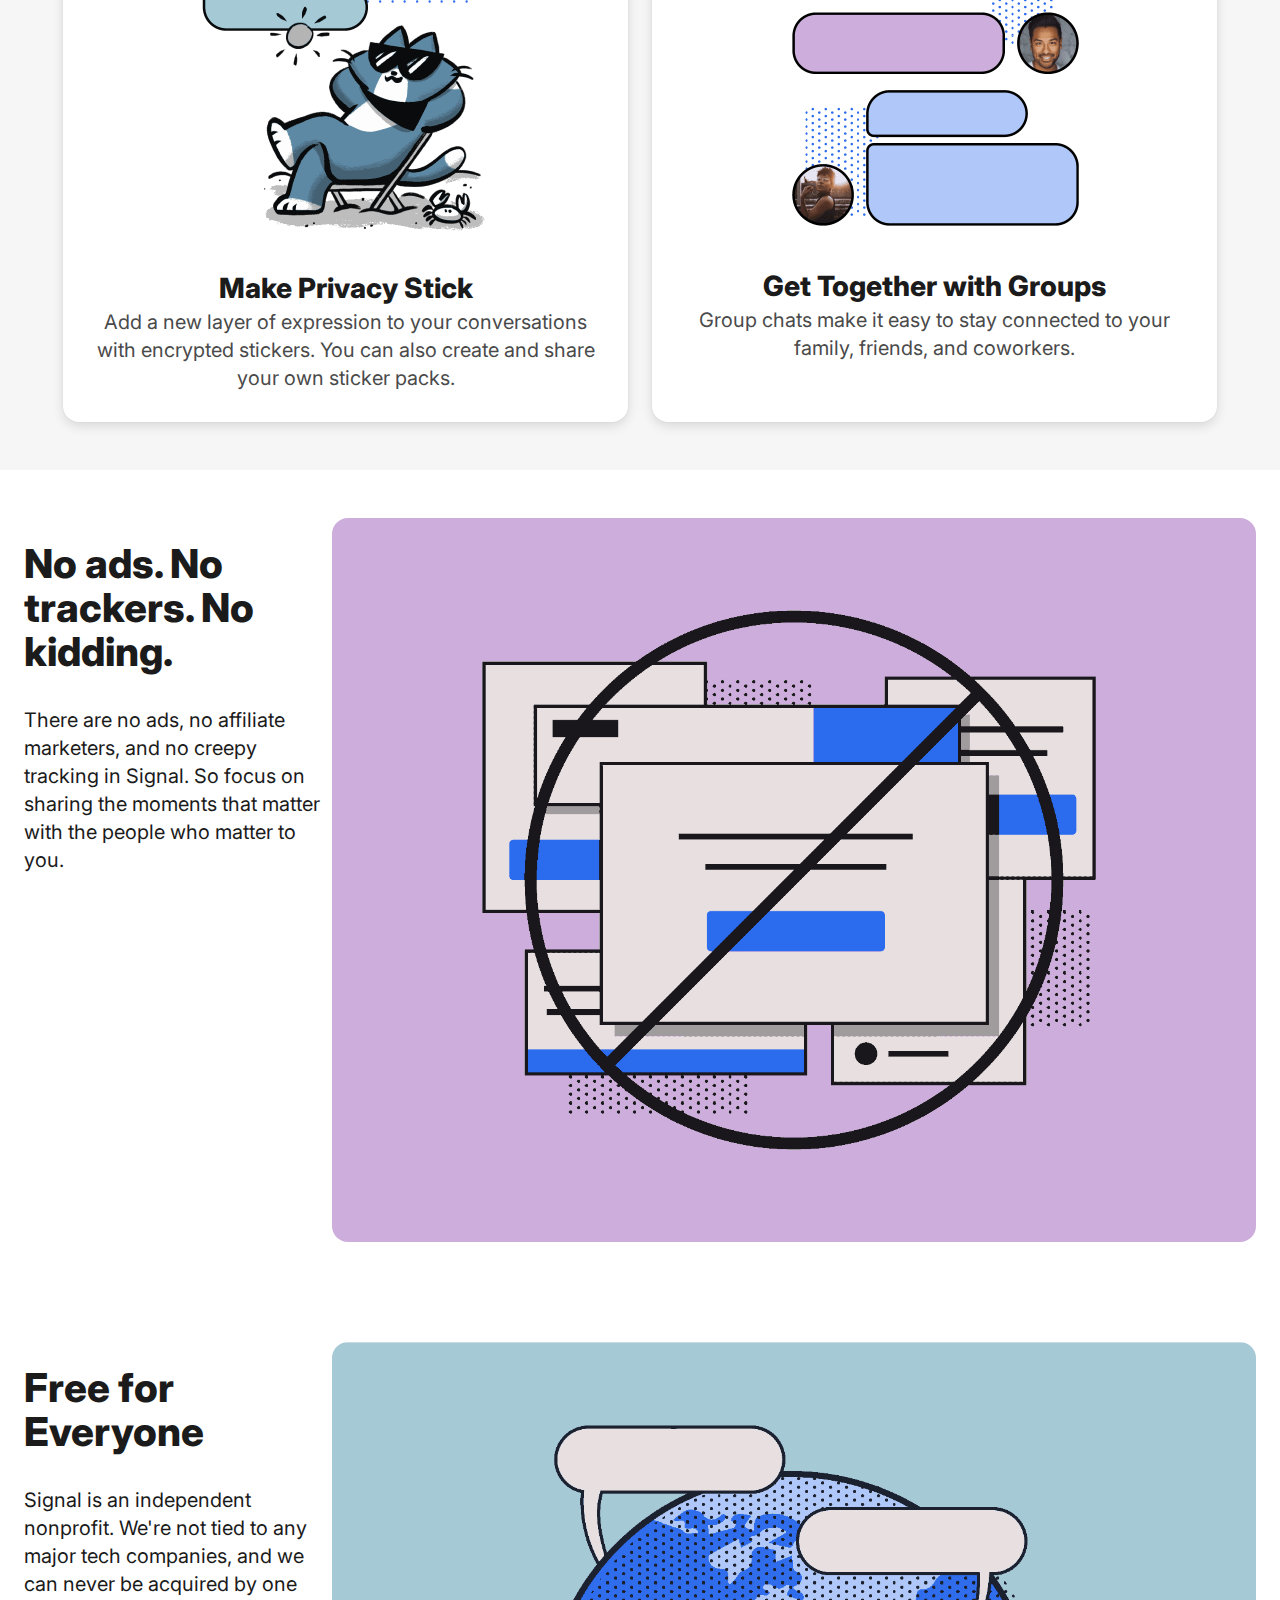
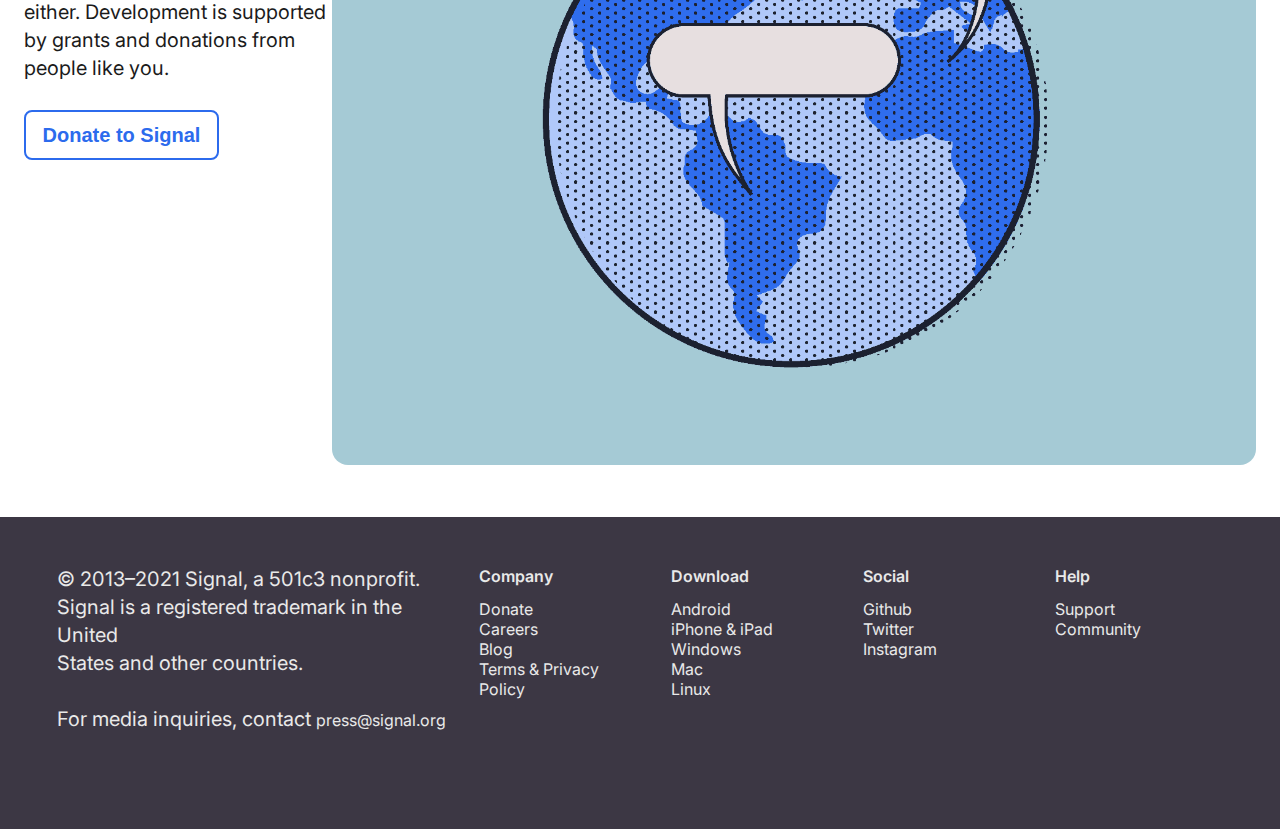
==== commit aae58b62: "hero section needs fix" ====
--- a/index.html
+++ b/index.html
@@ -52,14 +52,21 @@
 
 <section>
     <div class="hero">
-        <h1 class="sg-atom-h1">Speak Freely</h1>
-        <p class="sg-atom-p hero__p">Say "hello" to a different messaging experience. An unexpected focus on privacy, combined with all of the features you expect.<br><br></p>
-        <button class="sg-atom-button sg-atom-button--white hero__button">Get Signal</button>
-
-        <div class="hero__imgwrap">
-            <img src="images/homeb2.png" alt="apple Iphone" class="sg-atom-img hero__img1"/>
-            <!-- <img src="images/homeb1.png" alt="pixel phone" class="sg-atom-img hero__img2"/> -->
-        </div>
+        <div class="container-fluid row no-gutters">
+            <div class="col-lg-6">
+                <h1 class="sg-atom-h1">Speak Freely</h1>
+                <p class="sg-atom-p hero__p">Say "hello" to a different messaging experience. An unexpected focus on privacy, combined with all of the features you expect.<br><br></p>
+                <button class="sg-atom-button sg-atom-button--white hero__button">Get Signal</button>
+
+            </div>
+            <div class="col-12 col-lg-6">
+                <div class="hero__imgwrap">
+                    <img src="images/homeb2.png" alt="apple Iphone" class="sg-atom-img hero__img1"/>
+                    <img src="images/homeb1.png" alt="pixel phone" class="sg-atom-img hero__img2"/>
+                </div>
+            </div>
+        </div>
+
 
     </div>
 </section>
--- a/style.css
+++ b/style.css
@@ -295,9 +295,10 @@
     }
 
     .hero__imgwrap{
-        padding: 20px 0px 0px 0px;
+        padding: 12px ;
         display: block;
         position: relative;
+        margin-top:20px ;
     }
 
     .hero__img1{
@@ -305,6 +306,7 @@
         max-width: 100%;
         transform: rotate(22.5deg);
         width: 218px;
+
     }
 
     .hero__img2{
@@ -312,7 +314,8 @@
         max-width: 100%;
         transform: rotate(22.5deg);
         width: 218px;
-        margin-left: -32px;
+        top: 0px;
+        left: 20px ;
         position: absolute;
     }
 
@@ -487,6 +490,24 @@
 @media screen and (min-width:768px) {
 
 
+    .hero__img1{
+        width: 320px;
+    }
+
+
+       /* opinion*/
+.opinion{
+    padding: var(--sectionpadding) ;
+    padding-top: 144px;
+    background-color: #ECECEC;;
+}
+.card-grid{
+    display: grid;
+    grid-template-columns: 1fr 1fr;
+
+}
+
+
    /*  card grid */
 
    .cardgrid__container{
@@ -519,6 +540,9 @@
         display: flex;
 
     }
+
+    .padding-offset{padding: 42px;}
+
 
 
 
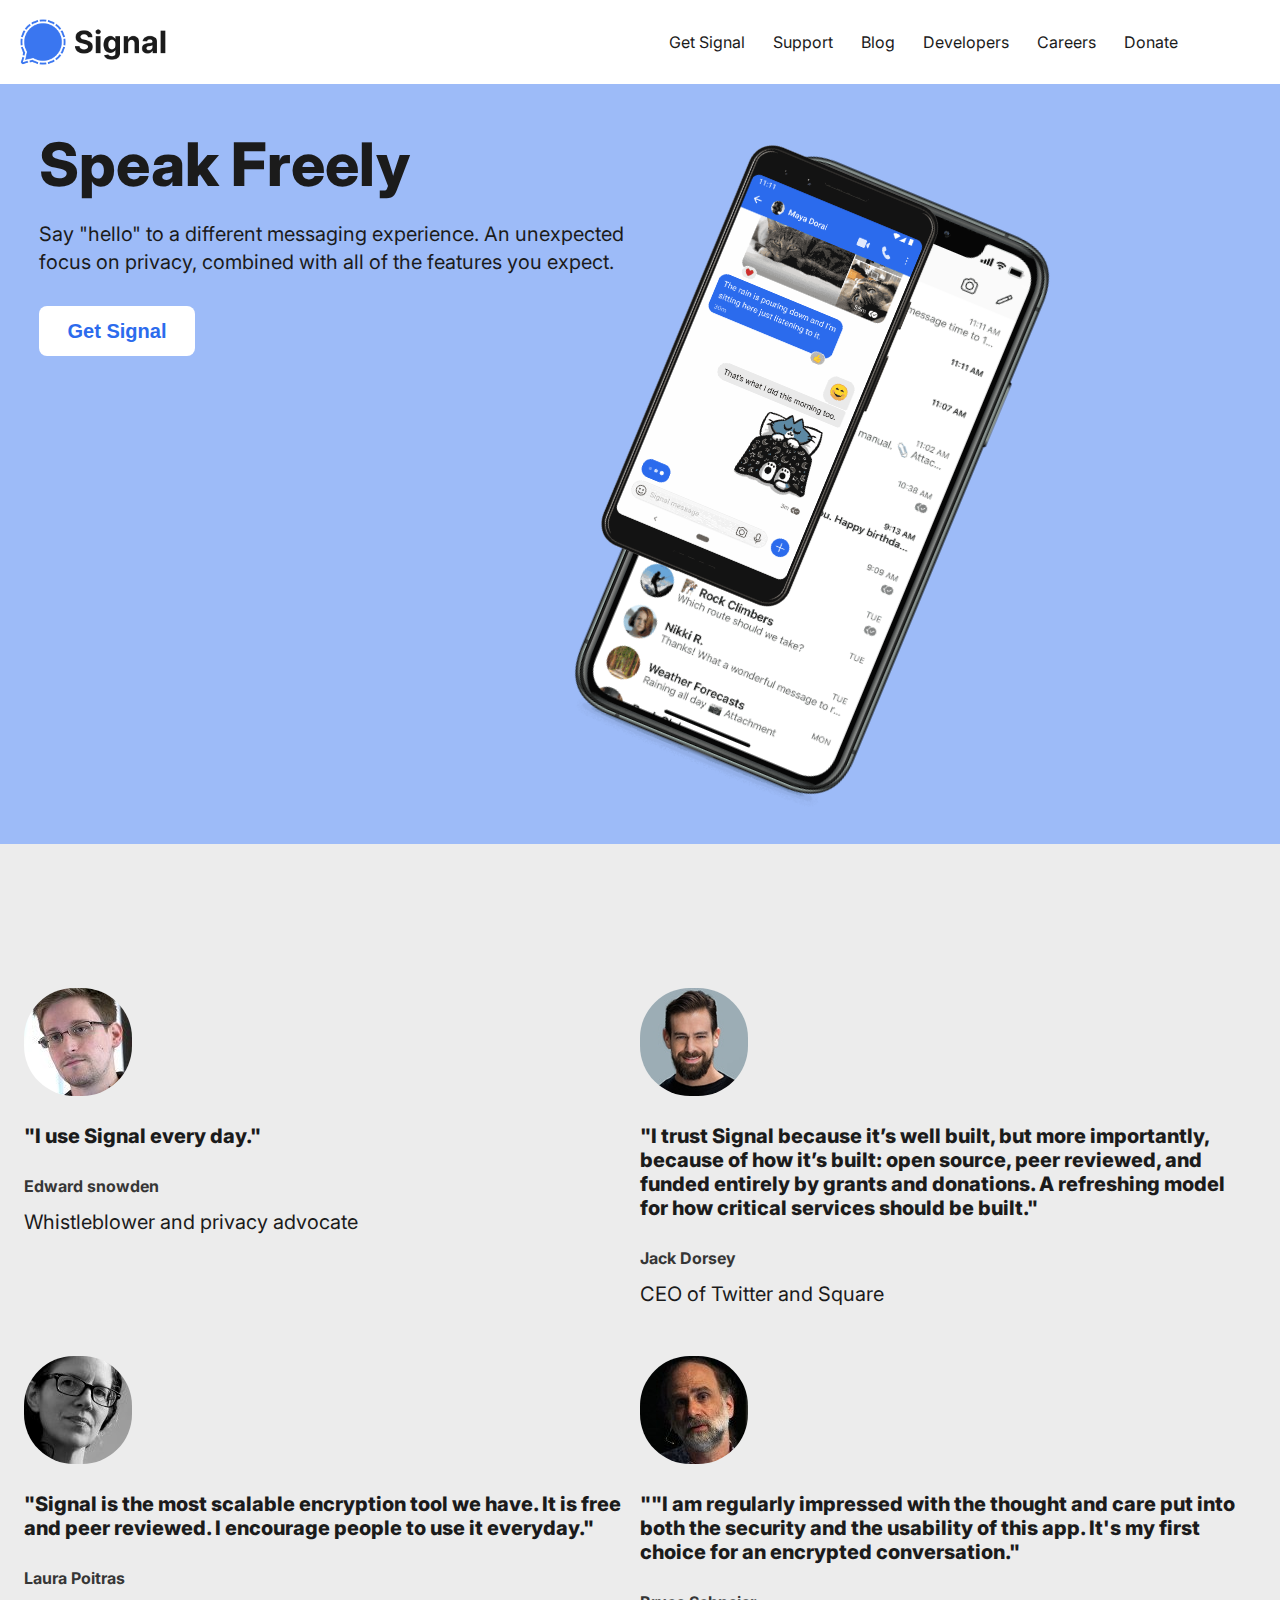
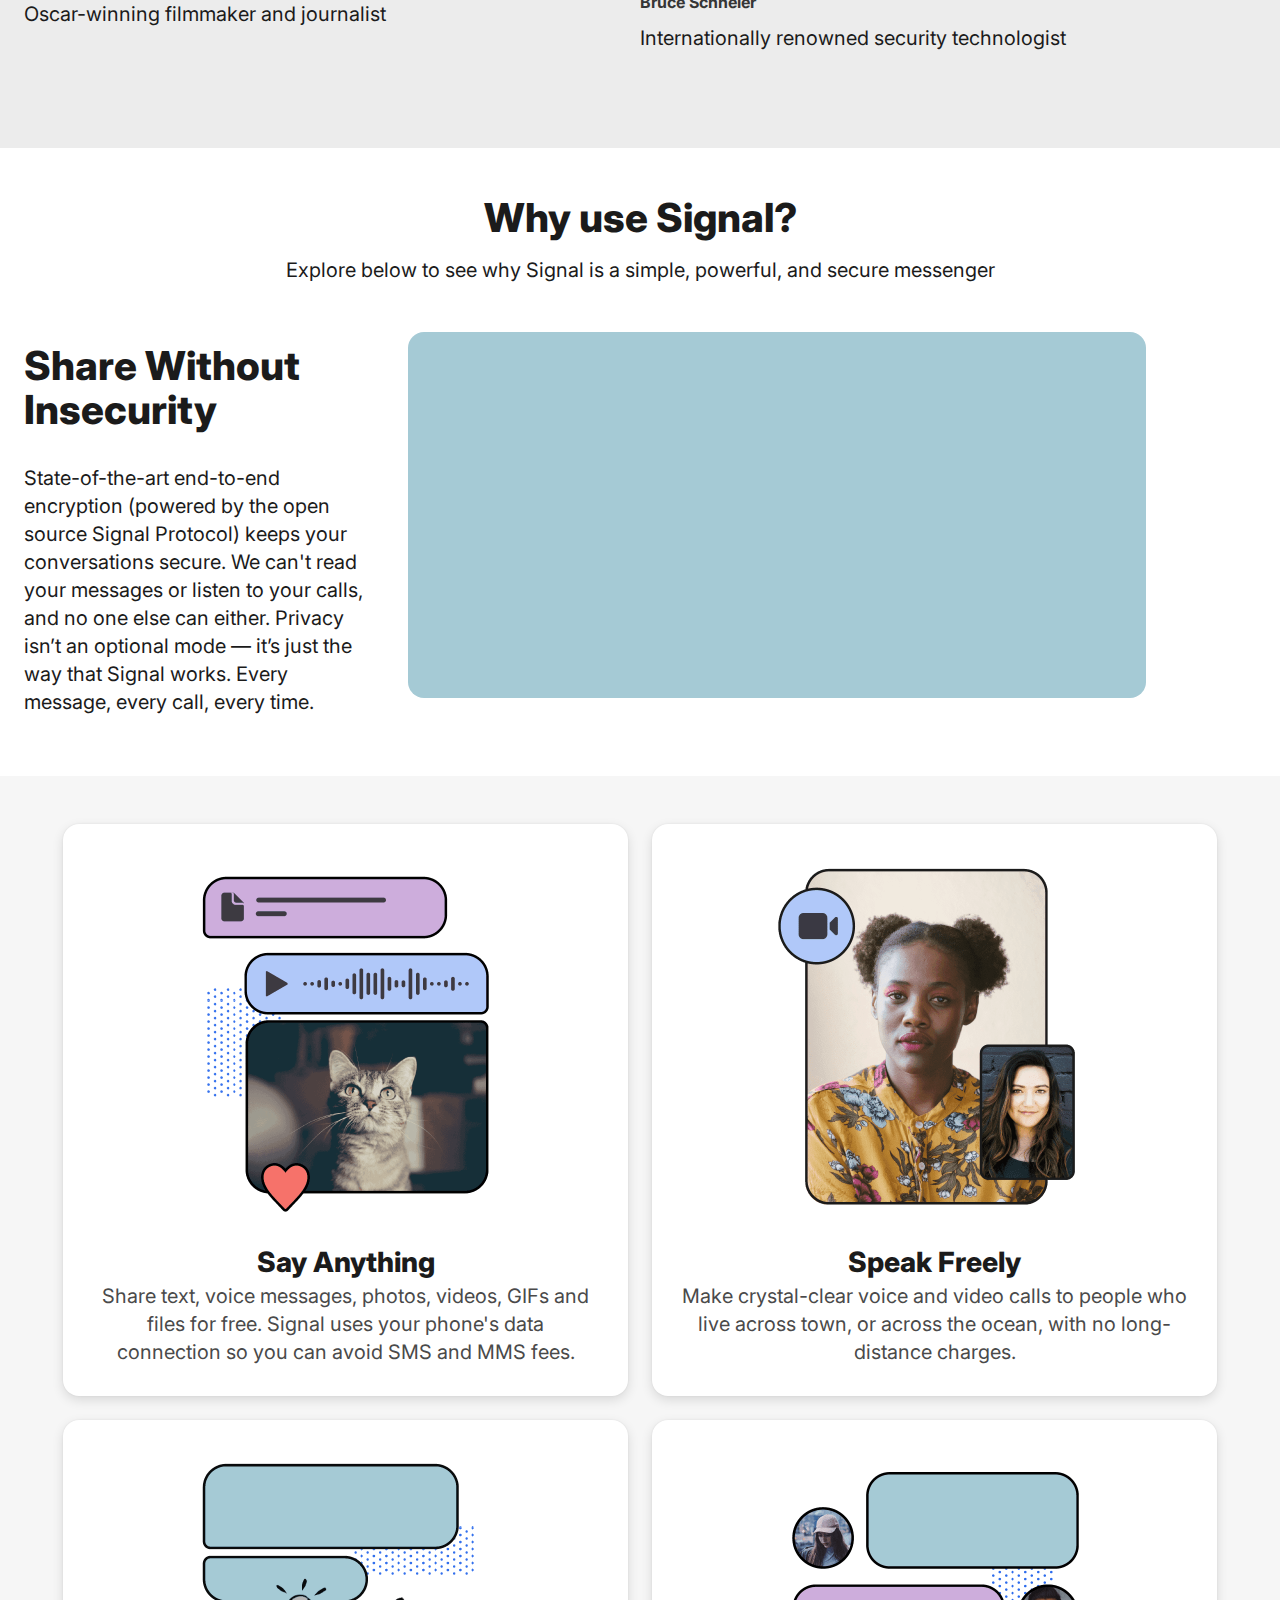
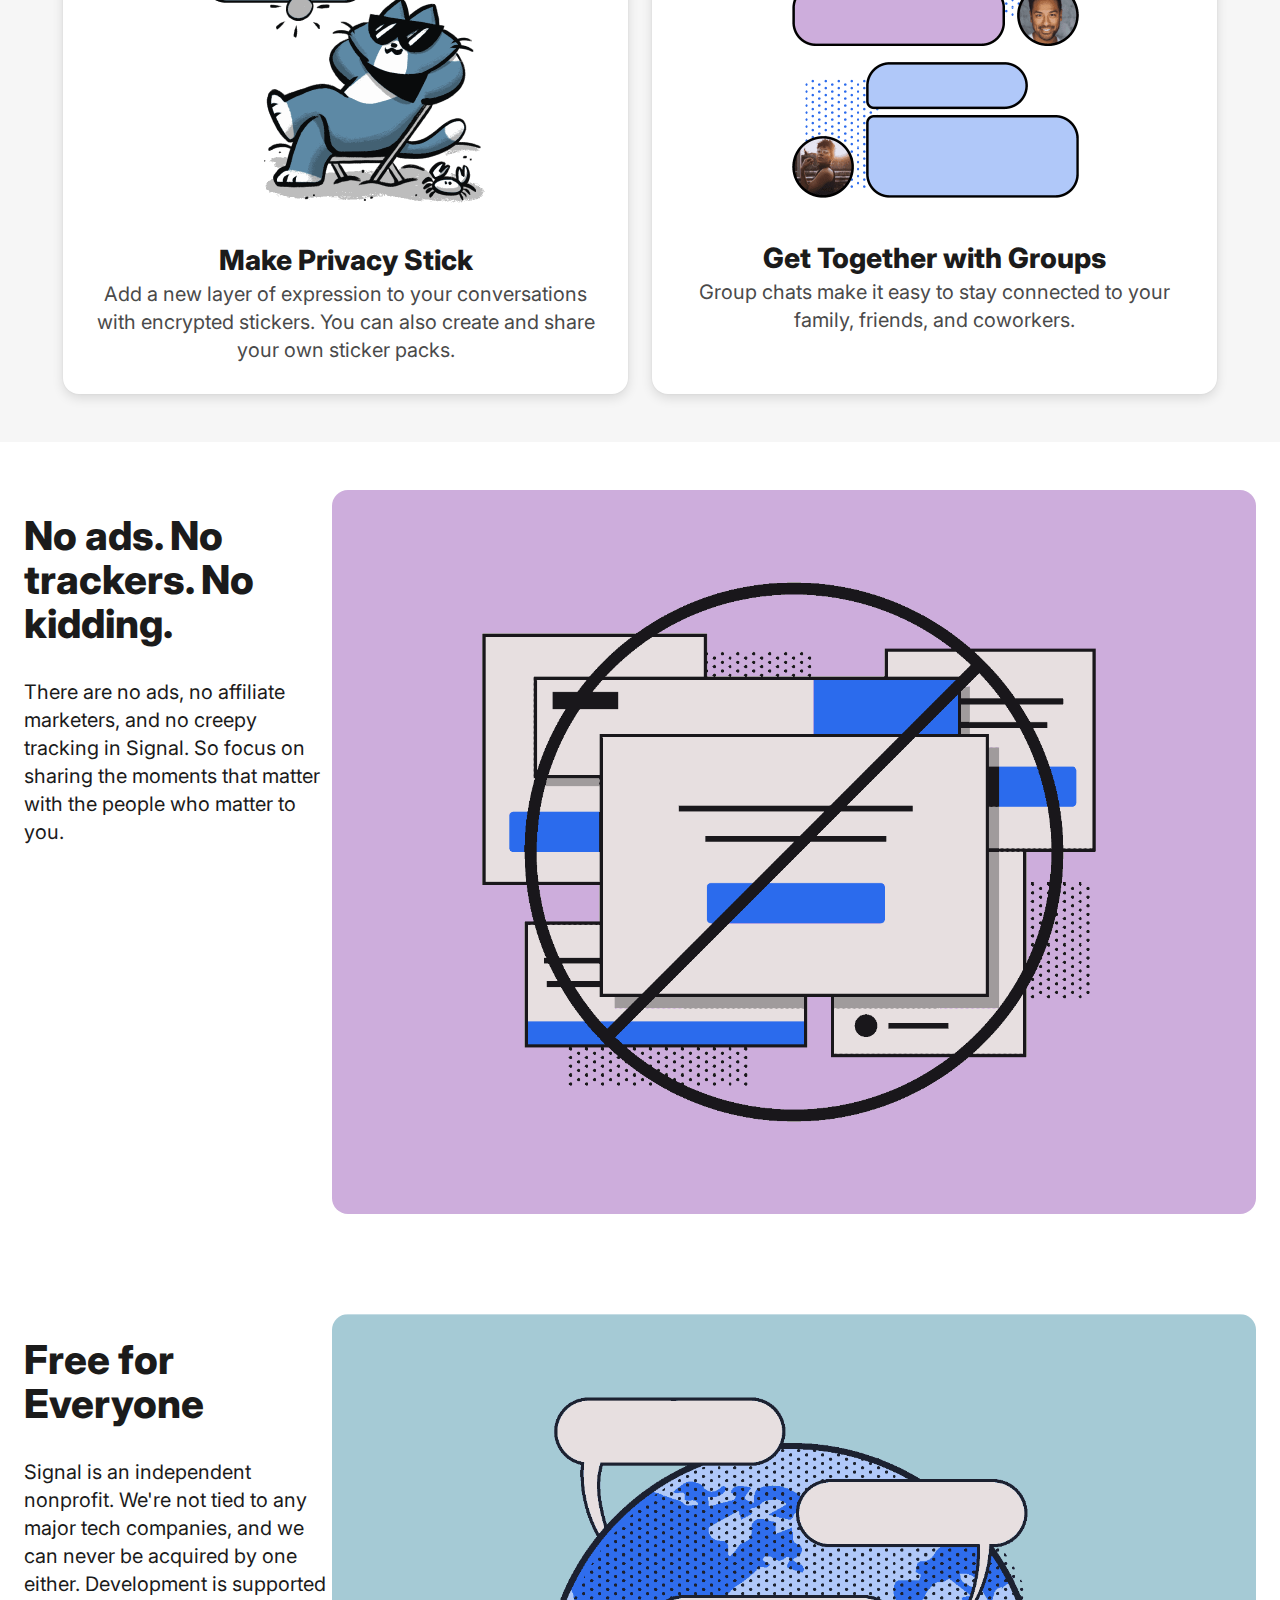
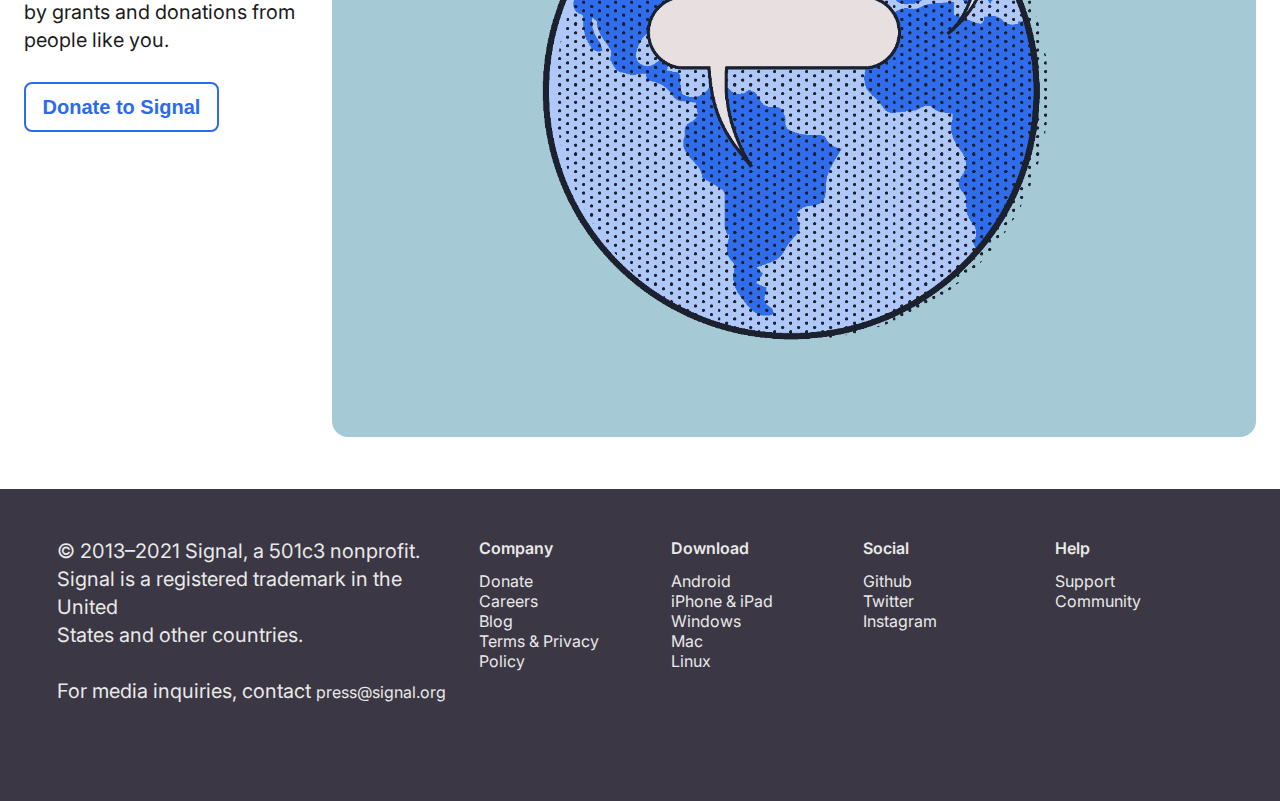
==== commit ba7b4592: "get support page" ====
--- a/index.html
+++ b/index.html
@@ -11,7 +11,6 @@
     <link href="https://fonts.googleapis.com/css2?family=Inter:wght@400;800&display=swap" rel="stylesheet">
     <link rel="stylesheet" href="style.css">
     <link rel="stylesheet" href="bootstraplite.css">
-
 </head>
 <body>
     <header class="nav">
@@ -134,11 +133,11 @@
      </p>
 
 
-         <div class="row no-gutters">
-             <div class="text-center col-12 col-md-6 col-lg-9 order-md-1">
+         <div class="row  whyuse__container">
+             <div class="text-center col-12 col-md-6 col-lg-8 order-md-1">
                  <div class="whyuse__animation"></div>
              </div>
-             <div class="text-center col-12 col-md-6 col-lg-3 order-md-0">
+             <div class="text-center col-12 col-md-6 col-lg-4 order-md-0 whyuse__tp">
                  <h2 class="text-left sg-atom-h2 whyuse__h2">Share Without Insecurity</h2>
 
                  <p class="text-left sg-atom-p">State-of-the-art end-to-end encryption (powered by the open source Signal Protocol) keeps your conversations secure. We can't read your messages or listen to your calls, and no one else can either. Privacy isn’t an optional mode — it’s just the way that Signal works. Every message, every call, every time.</p>
@@ -146,6 +145,10 @@
          </div>
 
 </section>
+
+
+
+
 
 <section class="cardgrid">
     <div class="cardgrid__container">
@@ -288,7 +291,6 @@
 
     </div>
 </footer>
-
 <script>
     function myFunction(x) {
       x.classList.toggle("change");
--- a/style.css
+++ b/style.css
@@ -1,3 +1,9 @@
+.back{background-color: black;}
+
+.carousel .carousel-item {
+    height: 30px !important;
+}
+
 :root {
  --ff1 : Inter, sans-serif ;
  --ff2: -apple-system, BlinkMacSystemFont, 'Segoe UI', Roboto, Oxygen, Ubuntu, Cantarell, 'Open Sans', 'Helvetica Neue', sans-serif;
@@ -67,6 +73,12 @@
         text-rendering: optimizeLegibility;
         font-size: 16px ;
         line-height: 22px ;
+    }
+
+    .sg-atom-a--nothing , .sg-atom-a--nothing:hover {
+        color: black;
+        cursor: pointer;
+        text-decoration: none;
     }
 
     .sg-atom-a--white{
@@ -507,6 +519,26 @@
 
 }
 
+/* Why use signal  */
+.whyuse {
+    padding: var(--sectionpadding);
+}
+
+
+.whyuse__animation{
+   width: 100%;
+   height:366px;
+   background-color: #a5cad5;
+   border-radius: var(--br1);
+}
+
+
+
+.whyuse__p1{
+    padding-top:16px;
+    padding-bottom: 48px;
+}
+
 
    /*  card grid */
 
@@ -544,6 +576,35 @@
     .padding-offset{padding: 42px;}
 
 
+    /* Why use signal  */
+ .whyuse {
+    padding: var(--sectionpadding);
+}
+
+.whyuse__container{
+    max-width: 1152px;
+    margin: 0 auto;
+}
+
+.whyuse__tp{
+    padding: 12px;
+}
+
+.whyuse__animation{
+   width: 100%;
+   height:366px;
+   background-color: #a5cad5;
+   border-radius: var(--br1);
+}
+
+.whyuse__h2{
+   margin-top:0px;
+}
+
+.whyuse__p1{
+    padding-top:16px;
+    padding-bottom: 48px;
+}
 
 
     .cardgrid__container{
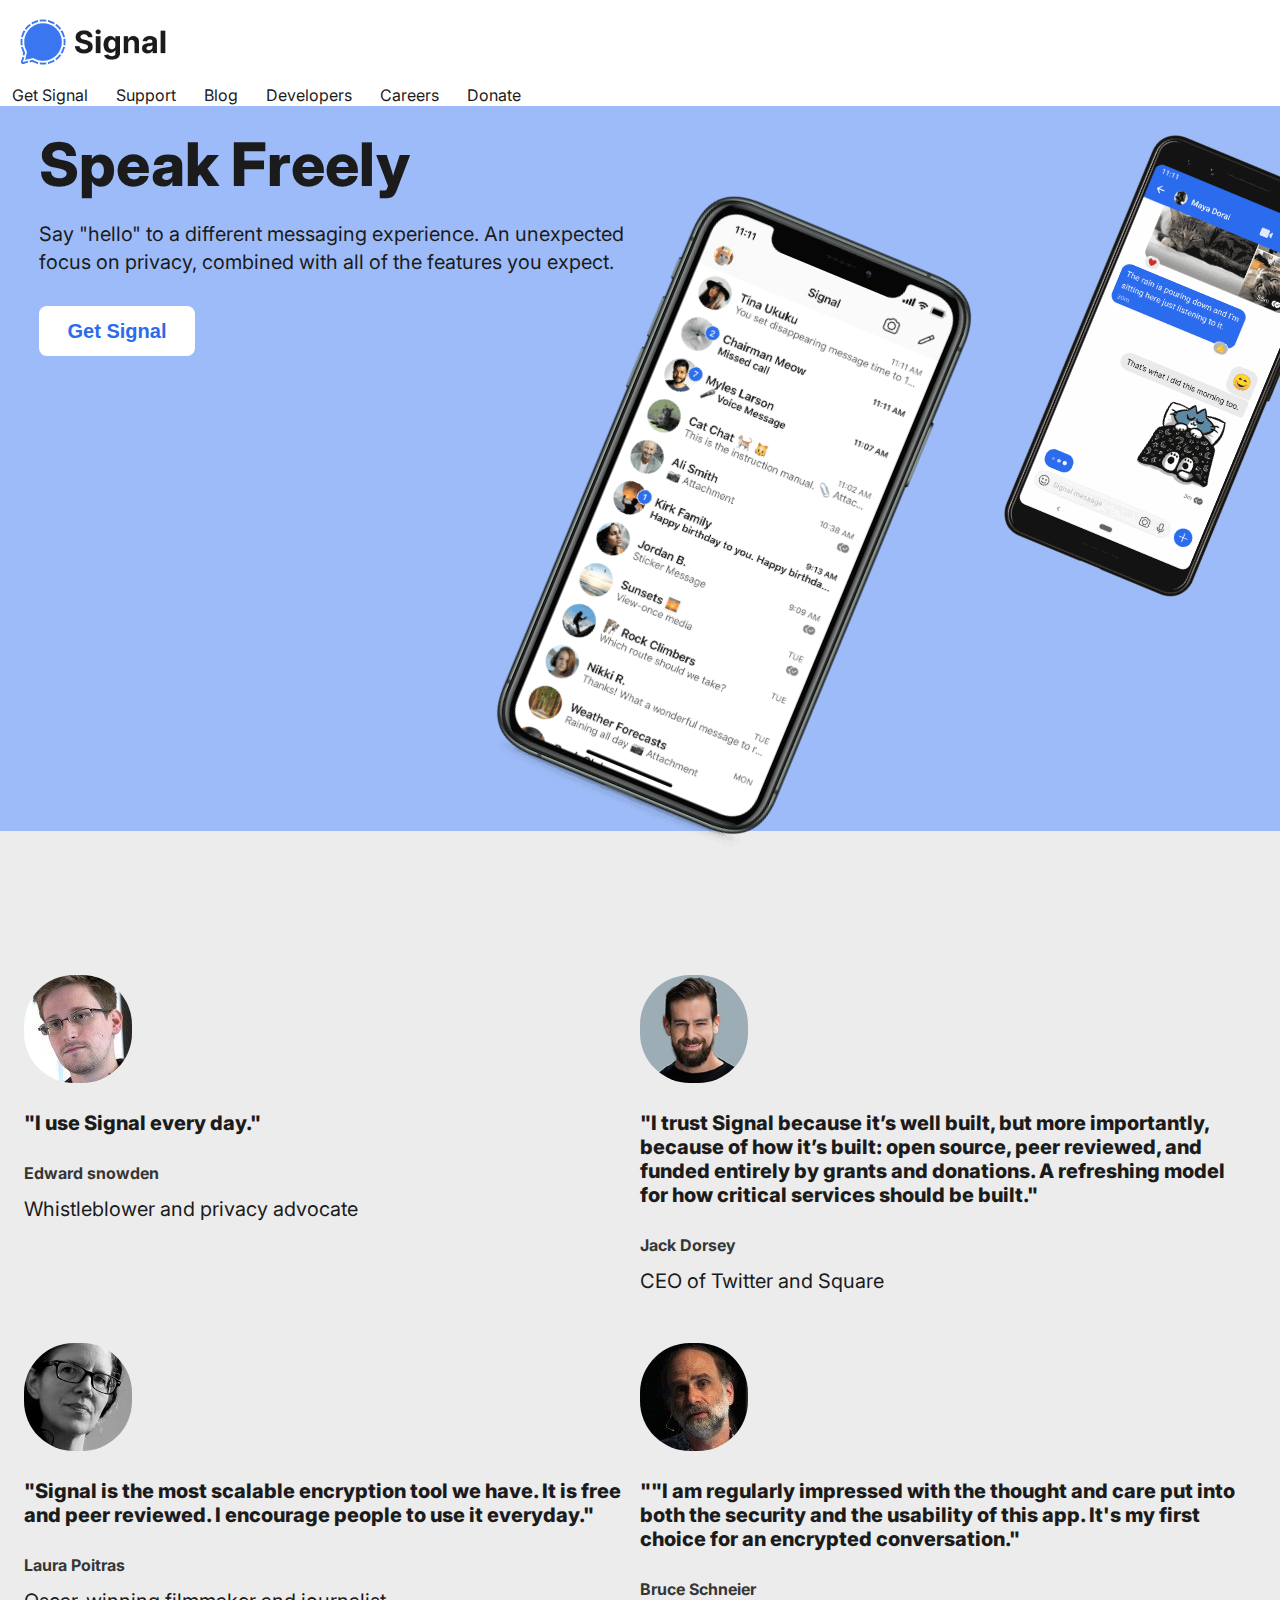
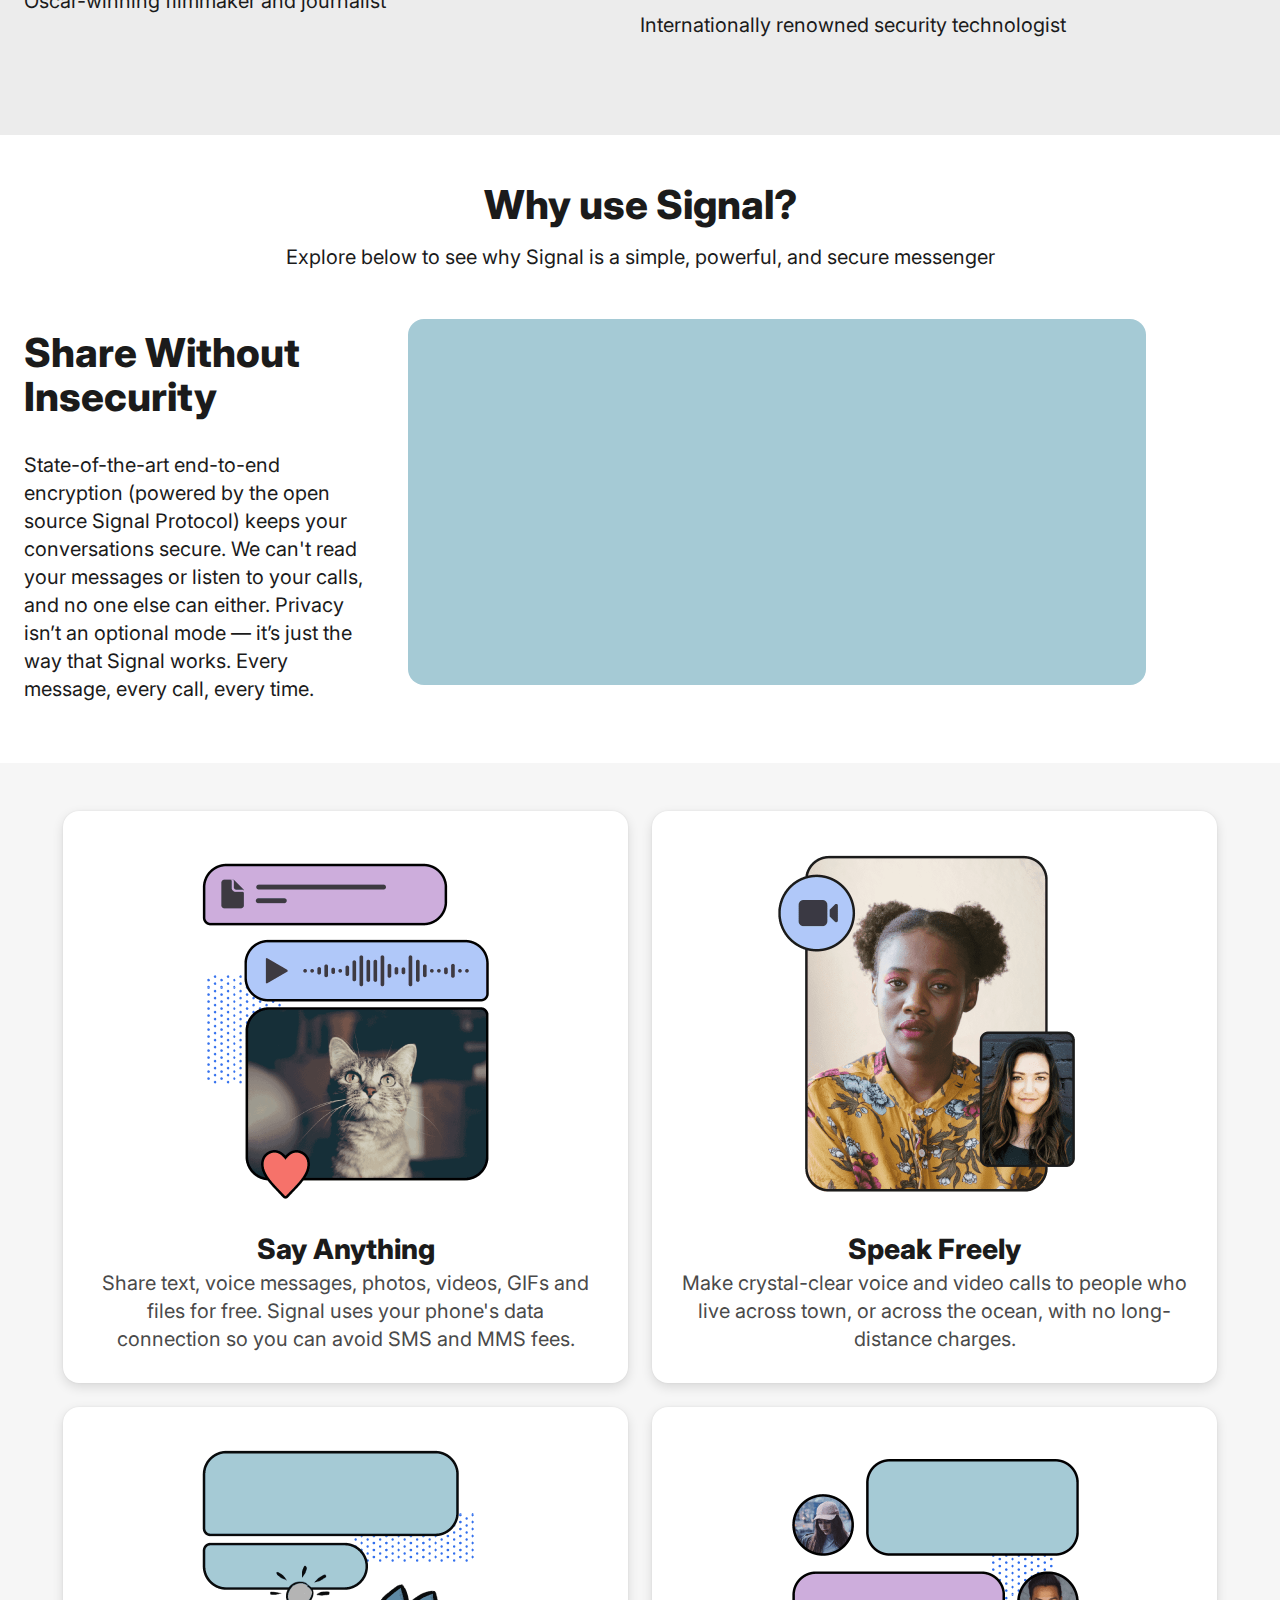
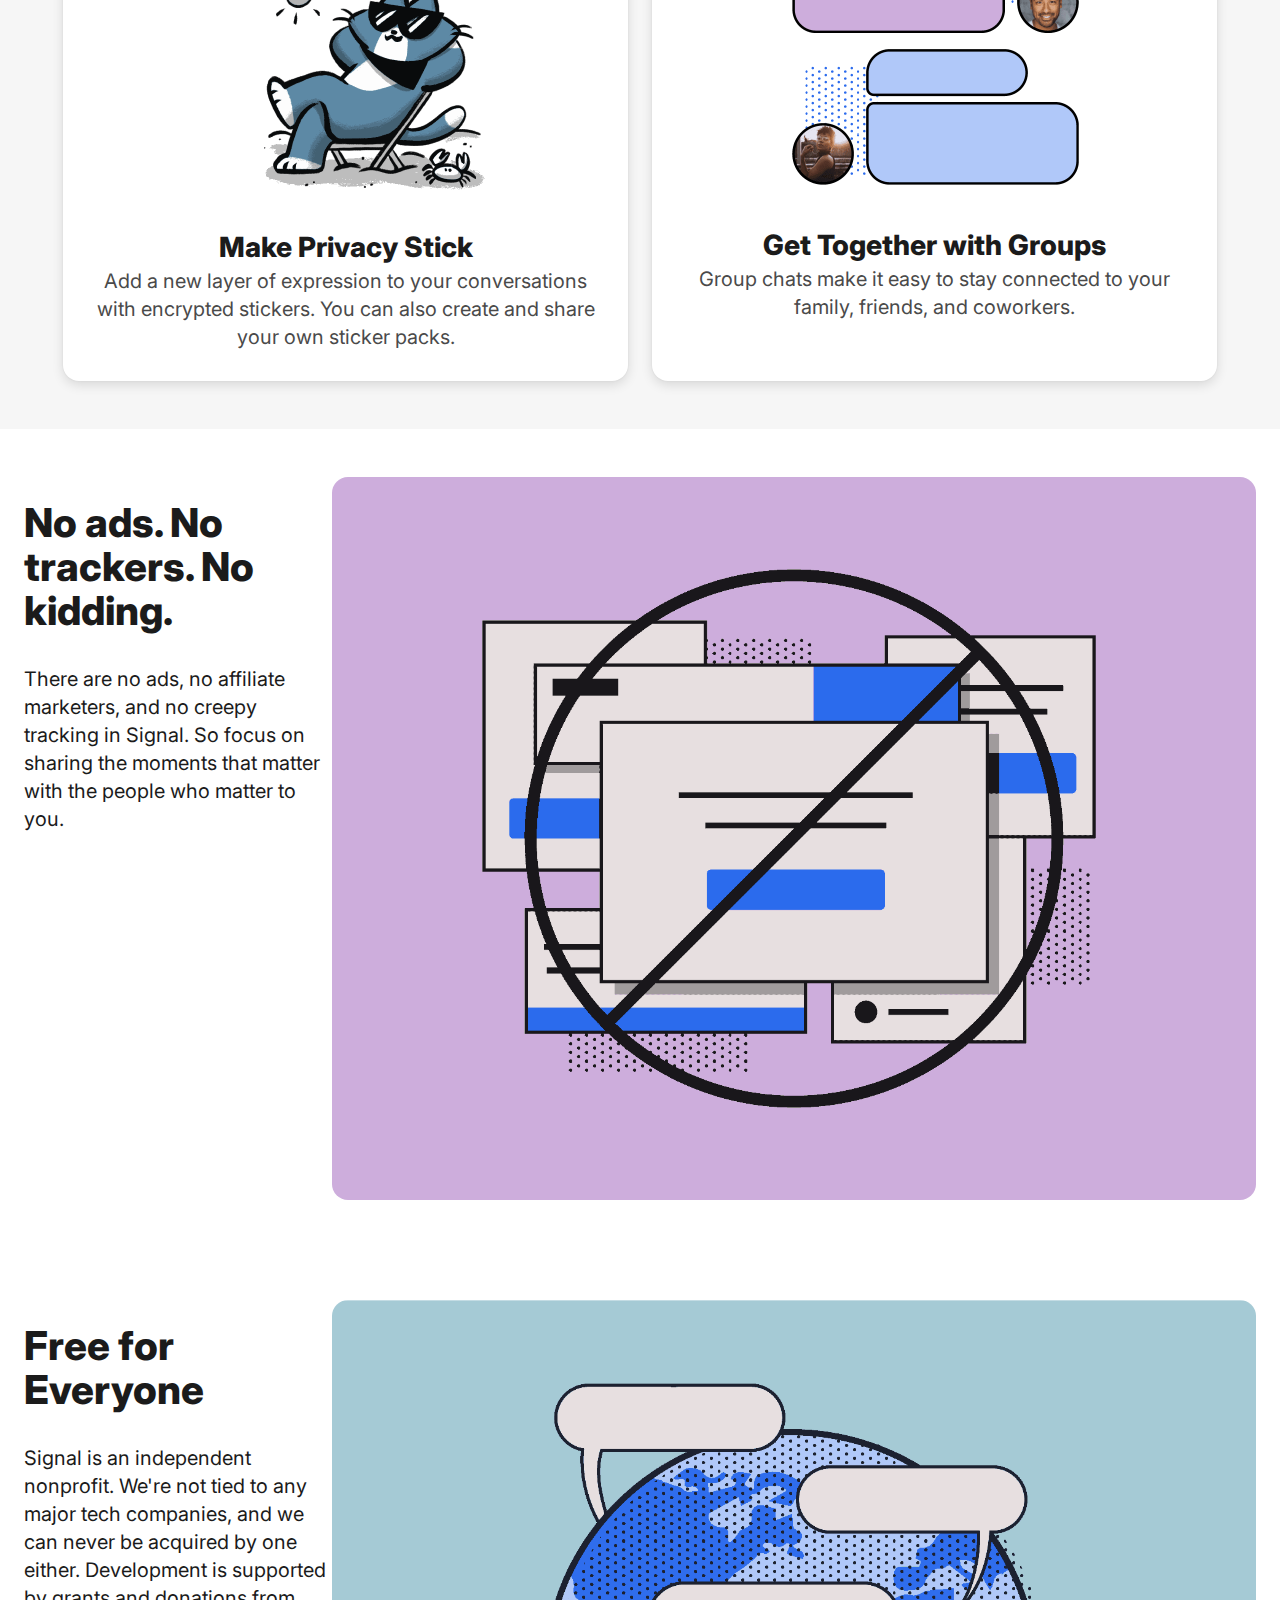
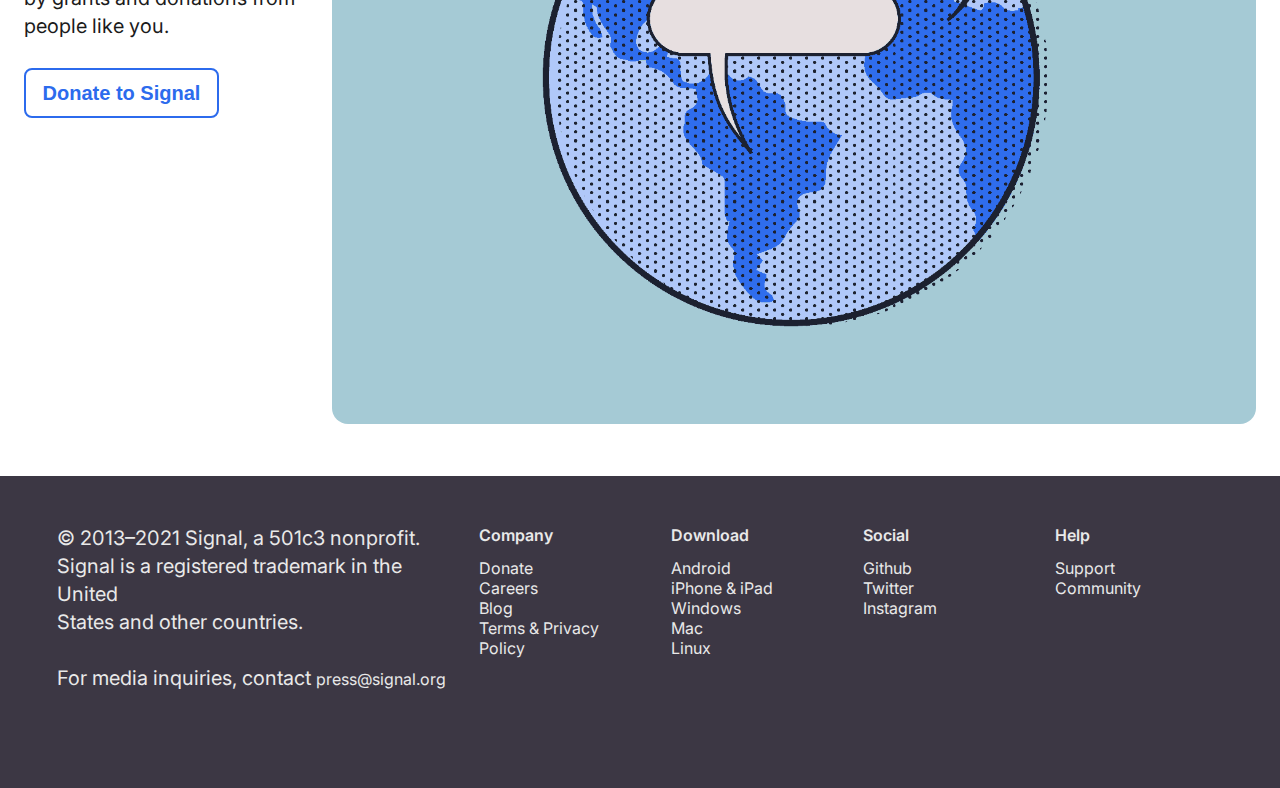
==== commit 3e048feb: "mobile header section1 fixed" ====
--- a/index.html
+++ b/index.html
@@ -14,35 +14,36 @@
 </head>
 <body>
     <header class="nav">
-
             <div  class="signal__header">
+
                 <img src="images/logo.png" class="logo" alt="signal logo" />
 
-                        <div class="ham-menu d-lg-none"  onclick="myFunction(this)">
+                        <div class="ham-menu d-lg-none"  onclick="opencloseNav()">
                             <div class="bar1"></div>
                             <div class="bar2"></div>
                             <div class="bar3"></div>
                         </div>
-                        <nav id="navBar" >
-                           <div class="signal__navigation d-lg-block">
-                            <a href="#" class="sg-atom-a sg-atom-a--noline signal__navigation-a">Get Signal</a>
-                            <a href="#" class="sg-atom-a sg-atom-a--noline signal__navigation-a">Support</a>
-                            <a href="#" class="sg-atom-a sg-atom-a--noline signal__navigation-a">Blog</a>
-                            <a href="#" class="sg-atom-a sg-atom-a--noline signal__navigation-a">Developers</a>
-                            <a href="#" class="sg-atom-a sg-atom-a--noline signal__navigation-a">Careers</a>
-                            <a href="#" class="sg-atom-a sg-atom-a--noline signal__navigation-a">Donate</a>
-                            <a href="#" class="sg-atom-a sg-atom-a--noline signal__navigation-a">
-                                <i class="fa fa-twitter" aria-hidden="true"></i>
-                            </a>
-                            <a href="#" class="sg-atom-a sg-atom-a--noline signal__navigation-a">
-                                <i class="fa fa-twitter" aria-hidden="true"></i>
-                            </a>
-                            <a href="#" class="sg-atom-a sg-atom-a--noline signal__navigation-a">
-                                <i class="fa fa-globe" aria-hidden="true"></i>
-                            </a>
-                           </div>
-                        </nav>
-            </div>
+
+            </div>
+            <nav id="navBar" class="d-md-block">
+                <div class="signal__navigation d-lg-block">
+                 <a href="#" class="sg-atom-a sg-atom-a--noline signal__navigation-a">Get Signal</a>
+                 <a href="#" class="sg-atom-a sg-atom-a--noline signal__navigation-a">Support</a>
+                 <a href="#" class="sg-atom-a sg-atom-a--noline signal__navigation-a">Blog</a>
+                 <a href="#" class="sg-atom-a sg-atom-a--noline signal__navigation-a">Developers</a>
+                 <a href="#" class="sg-atom-a sg-atom-a--noline signal__navigation-a">Careers</a>
+                 <a href="#" class="sg-atom-a sg-atom-a--noline signal__navigation-a">Donate</a>
+                 <a href="#" class="sg-atom-a sg-atom-a--noline signal__navigation-a">
+                     <i class="fa fa-twitter" aria-hidden="true"></i>
+                 </a>
+                 <a href="#" class="sg-atom-a sg-atom-a--noline signal__navigation-a">
+                     <i class="fa fa-twitter" aria-hidden="true"></i>
+                 </a>
+                 <a href="#" class="sg-atom-a sg-atom-a--noline signal__navigation-a">
+                     <i class="fa fa-globe" aria-hidden="true"></i>
+                 </a>
+                </div>
+             </nav>
     </header>
 
     <section class="padding-offset">
@@ -58,13 +59,16 @@
                 <button class="sg-atom-button sg-atom-button--white hero__button">Get Signal</button>
 
             </div>
-            <div class="col-12 col-lg-6">
+            <div class="col-12 col-lg-6" >
+
                 <div class="hero__imgwrap">
                     <img src="images/homeb2.png" alt="apple Iphone" class="sg-atom-img hero__img1"/>
                     <img src="images/homeb1.png" alt="pixel phone" class="sg-atom-img hero__img2"/>
                 </div>
-            </div>
-        </div>
+
+            </div>
+        </div>
+
 
 
     </div>
@@ -301,9 +305,9 @@
 
 function opencloseNav(){
 clicked = !clicked;
+console.log(this)
 if(clicked){
     document.getElementById('navBar').style.display ='block';
-    click = false;
 }
 else{
     document.getElementById('navBar').style.display ='none';
--- a/style.css
+++ b/style.css
@@ -290,6 +290,9 @@
           text-decoration: none;
       }
 
+      #navBar{
+          display: none;
+      }
 
     .padding-offset{padding: 26px;}
 
@@ -298,7 +301,9 @@
         background-color: #9DBBF8;
         color: #1b1b1b;
         max-height: 760px;
-        padding: var(--sectionpadding)
+        padding: var(--sectionpadding);
+        position: relative;
+        overflow-x: clip;
     }
 
     .hero__p{
@@ -308,9 +313,7 @@
 
     .hero__imgwrap{
         padding: 12px ;
-        display: block;
         position: relative;
-        margin-top:20px ;
     }
 
     .hero__img1{
@@ -318,7 +321,9 @@
         max-width: 100%;
         transform: rotate(22.5deg);
         width: 218px;
-
+        position: relative;
+        right: 78px;
+        top: 60px;
     }
 
     .hero__img2{
@@ -326,9 +331,9 @@
         max-width: 100%;
         transform: rotate(22.5deg);
         width: 218px;
-        top: 0px;
-        left: 20px ;
-        position: absolute;
+        top: 10px;
+        right: -40px ;
+         position: absolute;
     }
 
     .hero__button {
